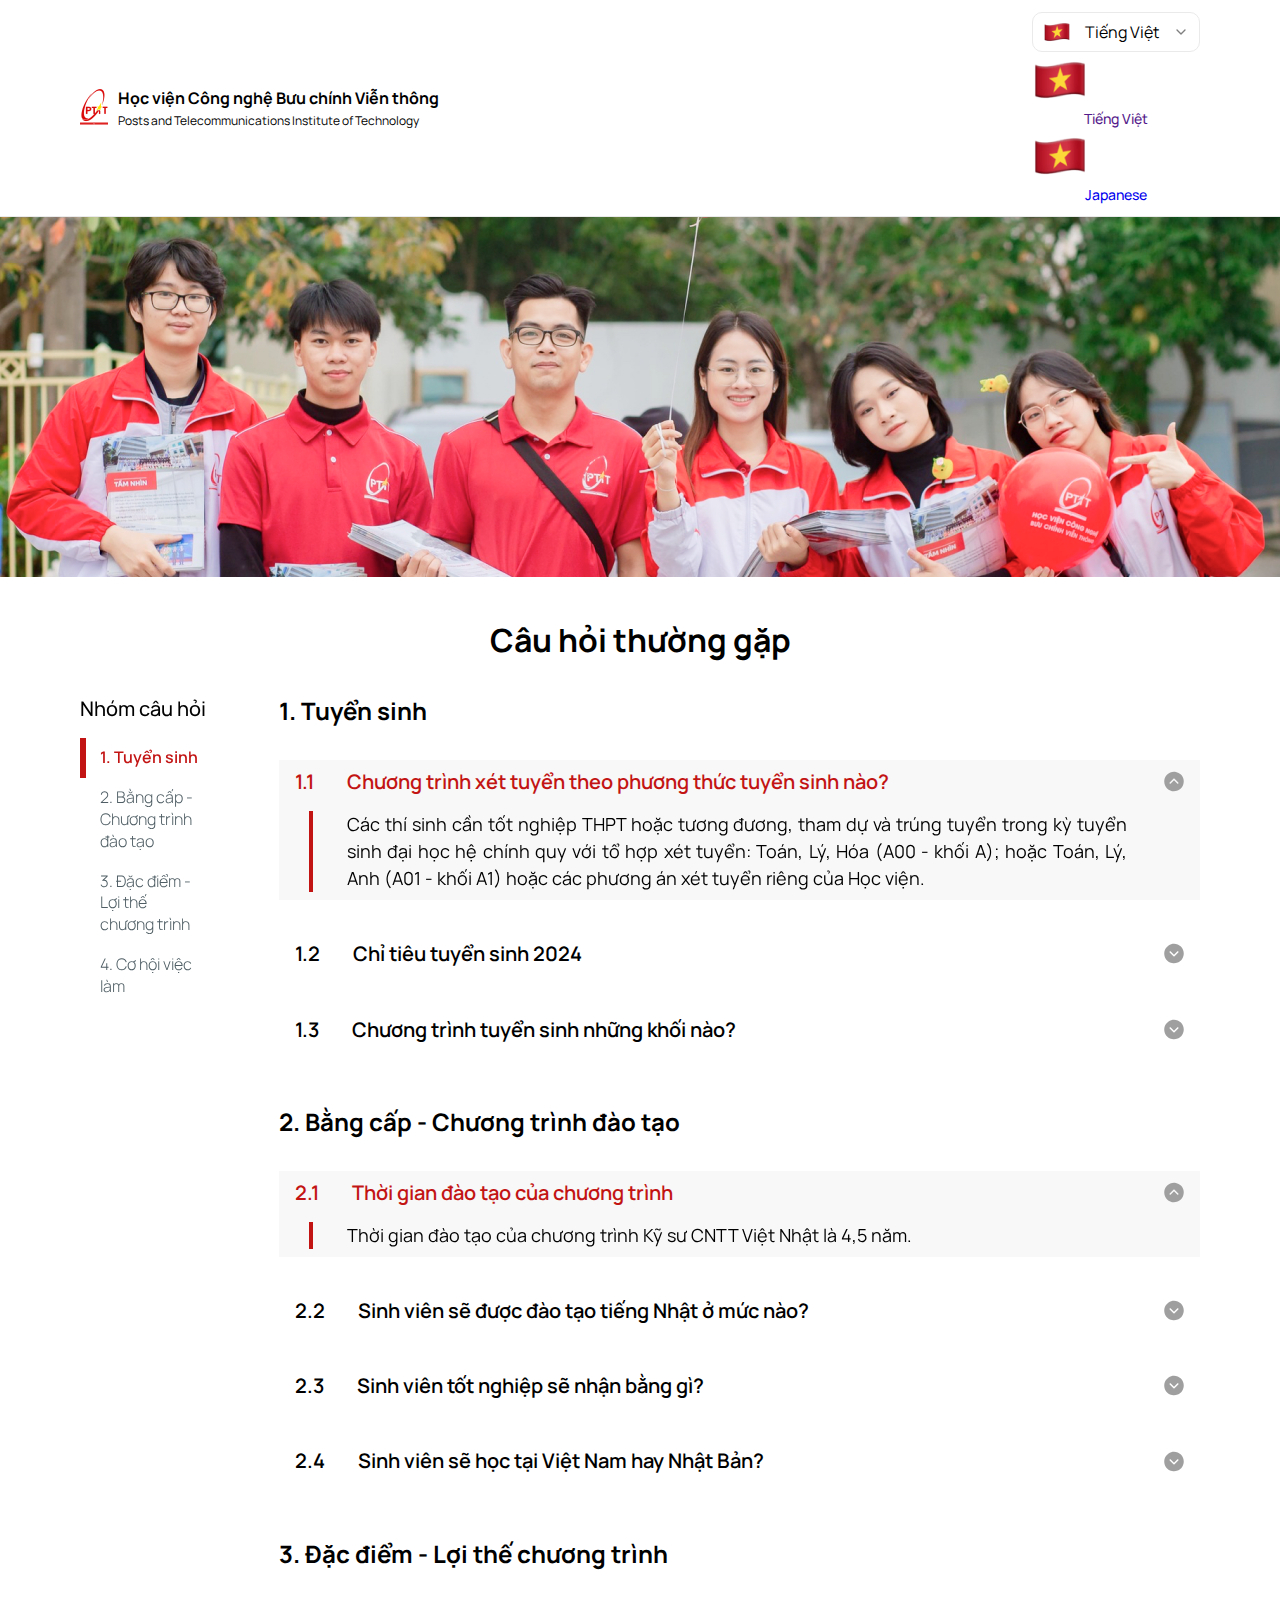
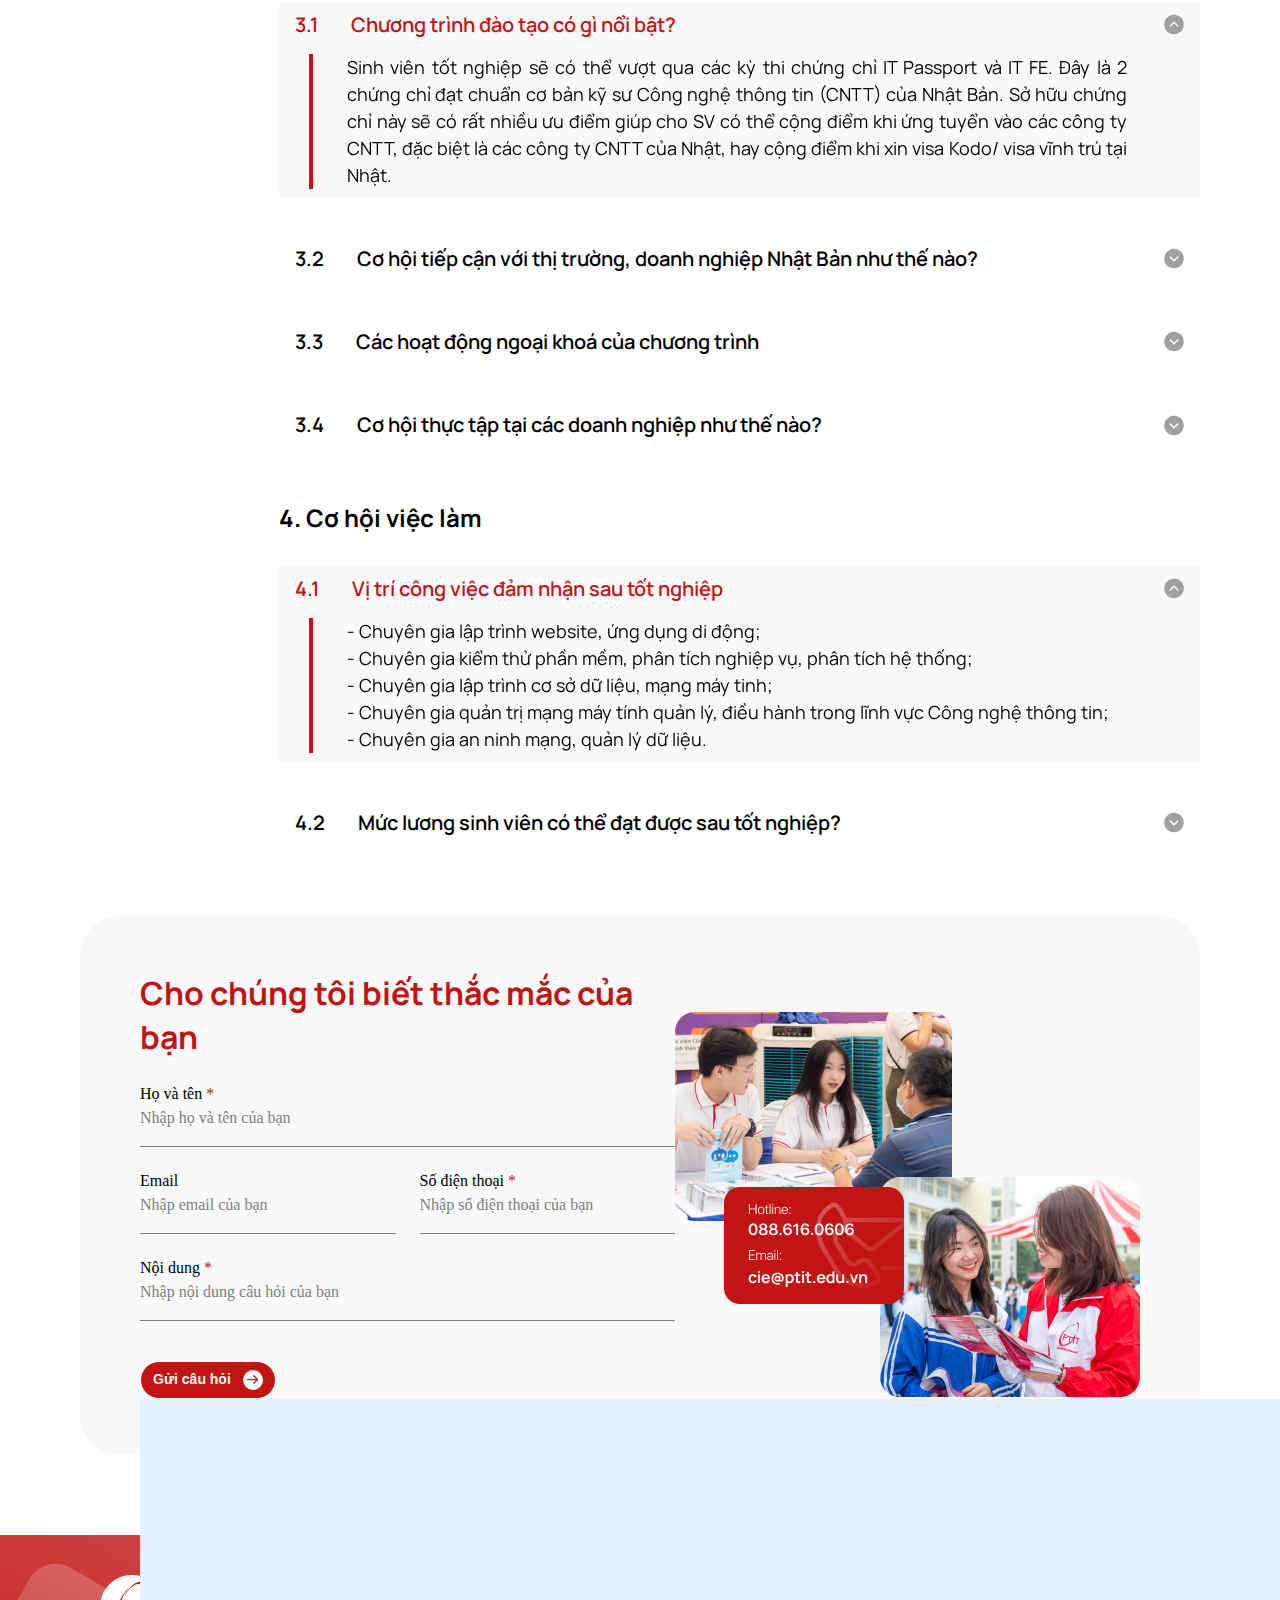
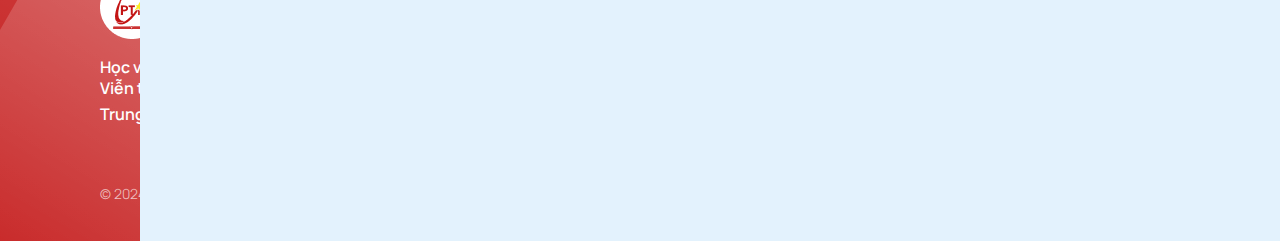
==== index.html @ 26cd1f8e "faq" ====
<!-- <?php

require './PHPMailer-master/src/Exception.php';
require './PHPMailer-master/src/PHPMailer.php';
require './PHPMailer-master/src/SMTP.php';

use PHPMailer\PHPMailer\PHPMailer;
use PHPMailer\PHPMailer\Exception;
use PHPMailer\PHPMailer\SMTP;

if ($_POST) {
    try {
        $mail = new PHPMailer(true);

        // Cấu hình SMTP
        $mail->SMTPDebug = 0; // Tắt debug khi không cần thiết
        $mail->isSMTP();
        $mail->SMTPAuth = true;
        $mail->Host = "smtp.gmail.com";
        $mail->SMTPSecure = 'ssl';
        $mail->Port = 465;
        $mail->Username = "dmon70998@gmail.com";
        $mail->Password = "fllg sjue mayg fpwb";
        $mail->setFrom("dmon70998@gmail.com", "VN-JP Landing Pages");
        $mail->addAddress("cie@ptit.edu.vn", "CIE-PTIT");
        $mail->isHTML(true);

        // Kiểm tra hành động gửi thông tin cá nhân
        if (isset($_POST['action']) && $_POST['action'] == 'Submit Info') {
            $name = $_POST["name"];
            $email = $_POST["email"];
            $phone = $_POST["phone"];
            $content = $_POST["content"];
            $message = "Họ Và Tên: $name<br>Email: $email<br>Số Điện Thoại: $phone<br>Nội dung: $content";
            $subject = "New Submission";
            $mail->Body = $message;
            $mail->Subject = $subject;
            $mail->send();
            // echo "Information has been sent";
        }

        // Kiểm tra hành động gửi email
        if (isset($_POST['action']) && $_POST['action'] == 'Submit Email') {
            $userEmail = $_POST["user_email"];
            $message = "User Email: $userEmail";
            $subject = "New Email Registration";
            $mail->Body = $message;
            $mail->Subject = $subject;
            $mail->send();
            // echo "Email has been sent";
        }

    } catch (Exception $e) {
        echo "Message could not be sent. Mailer Error: {$mail->ErrorInfo}";
    }
}

?>  -->

<!DOCTYPE html>
<html lang="en">
  <head>
    <meta charset="UTF-8" />
    <meta name="viewport" content="width=device-width, initial-scale=1.0" />
    <title>FAQS</title>

    <!-- Favicon -->
    <link
      rel="apple-touch-icon"
      sizes="57x57"
      href="./assets/favicon/apple-icon-57x57.png"
    />
    <link
      rel="apple-touch-icon"
      sizes="60x60"
      href="./assets/favicon/apple-icon-60x60.png"
    />
    <link
      rel="apple-touch-icon"
      sizes="72x72"
      href="./assets/favicon/apple-icon-72x72.png"
    />
    <link
      rel="apple-touch-icon"
      sizes="76x76"
      href="./assets/favicon/apple-icon-76x76.png"
    />
    <link
      rel="apple-touch-icon"
      sizes="114x114"
      href="./assets/favicon/apple-icon-114x114.png"
    />
    <link
      rel="apple-touch-icon"
      sizes="120x120"
      href="./assets/favicon/apple-icon-120x120.png"
    />
    <link
      rel="apple-touch-icon"
      sizes="144x144"
      href="./assets/favicon/apple-icon-144x144.png"
    />
    <link
      rel="apple-touch-icon"
      sizes="152x152"
      href="./assets/favicon/apple-icon-152x152.png"
    />
    <link
      rel="apple-touch-icon"
      sizes="180x180"
      href="./assets/favicon/apple-icon-180x180.png"
    />
    <link
      rel="icon"
      type="image/png"
      sizes="192x192"
      href="./assets/favicon/android-icon-192x192.png"
    />
    <link
      rel="icon"
      type="image/png"
      sizes="32x32"
      href="./assets/favicon/favicon-32x32.png"
    />
    <link
      rel="icon"
      type="image/png"
      sizes="96x96"
      href="./assets/favicon/favicon-96x96.png"
    />
    <link
      rel="icon"
      type="image/png"
      sizes="16x16"
      href="./assets/favicon/favicon-16x16.png"
    />
    <link rel="manifest" href="/manifest.json" />
    <meta name="msapplication-TileColor" content="#ffffff" />
    <meta
      name="msapplication-TileImage"
      content="./assets/favicon/ms-icon-144x144.png"
    />
    <meta name="theme-color" content="#ffffff" />

    <!-- Reset CSS -->
    <link rel="stylesheet" href="./assets/css/reset.css" />

    <!-- Styles CSS -->
    <link rel="stylesheet" href="./assets/css/FAQS.css" />

    <!-- Responsive CSS -->
    <link rel="stylesheet" href="./assets/css/responsive.css" />

    <!-- Grid CSS -->
    <link rel="stylesheet" href="./assets/css/grid.css" />

    <!-- Embed Font -->
    <link rel="preconnect" href="https://fonts.googleapis.com" />
    <link rel="preconnect" href="https://fonts.gstatic.com" crossorigin />
    <link
      href="https://fonts.googleapis.com/css2?family=Manrope:wght@200..800&display=swap"
      rel="stylesheet"
    />
    <link
      href="https://fonts.cdnfonts.com/css/sf-pro-display"
      rel="stylesheet"
    />
  </head>
  <body>
    <header class="header">
      <div class="main-content">
        <div class="header--top">
          <div class="logo--block">
            <a href="#!">
              <img src="./assets/img/logo.png" alt="" class="logo" />
            </a>
            <div class="logo--content">
              <h2 class="logo__heading hide-on-mobile">
                Học viện Công nghệ Bưu chính Viễn thông
              </h2>
              <p class="logo__desc hide-on-mobile">
                Posts and Telecommunications Institute of Technology
              </p>
            </div>
          </div>
          <div class="dropdown">
            <div class="language--block">
              <img src="./assets/img/flag.png" alt="" class="selectedImg" />
              <p class="select">Tiếng Việt</p>
              <svg
                width="16"
                height="16"
                viewBox="0 0 16 16"
                fill="none"
                xmlns="http://www.w3.org/2000/svg"
              >
                <path
                  fill-rule="evenodd"
                  clip-rule="evenodd"
                  d="M12.4713 5.52859C12.7317 5.78894 12.7317 6.21105 12.4713 6.4714L8.47132 10.4714C8.21097 10.7317 7.78886 10.7317 7.52851 10.4714L3.52851 6.4714C3.26816 6.21105 3.26816 5.78894 3.52851 5.52859C3.78886 5.26824 4.21097 5.26824 4.47132 5.52859L7.99992 9.05719L11.5285 5.52859C11.7889 5.26824 12.211 5.26824 12.4713 5.52859Z"
                  fill="#7F7F7F"
                />
              </svg>
            </div>

            <div class="dropdown--list">
              <a href="" class="dropdown--item dropdown--item__active">
                <img src="./assets/img/flag.png" alt="" class="language__img" />
                <p class="language">Tiếng Việt</p>
              </a>
              <a
                href="https://ddorammeon.github.io/jp-test/"
                class="dropdown--item"
              >
                <img src="./assets/img/flag.png" alt="" class="language__img" />
                <p class="language">Japanese</p>
              </a>
            </div>
          </div>
        </div>
      </div>
    </header>

    <main>
      <div class="main-body">
        <div class="faq__img--block">
          <img src="./assets/img/header-faqs.png" alt="" class="faq__img" />
        </div>

        <div class="main-content">
          <h1 class="main-heading">Câu hỏi thường gặp</h1>
          <div class="question">
            <div class="ques-sidebar hide-on-mobile">
              <h2 class="ques-sidebar__heading">Nhóm câu hỏi</h2>
              <ul class="ques-list">
                <li class="ques-item">
                  <a
                    href="#conditional"
                    class="ques-item__active"
                    onclick="changeColor(this)"
                    >1. Tuyển sinh</a
                  >
                </li>
                <li class="ques-item">
                  <a href="#information" onclick="changeColor(this)"
                    >2. Bằng cấp - Chương trình đào tạo</a
                  >
                </li>
                <li class="ques-item">
                  <a href="#training" onclick="changeColor(this)"
                    >3. Đặc điểm - Lợi thế chương trình</a
                  >
                </li>
                <li class="ques-item">
                  <a href="#quality" onclick="changeColor(this)"
                    >4. Cơ hội việc làm</a
                  >
                </li>
                <!-- <li class="ques-item">
                  <a href="#search" onclick="changeColor(this)"
                    >5. Tra cứu thông tin</a
                  >
                </li>  -->
              </ul>
            </div>

            <div class="total-question">
              <div class="main-ques">
                <div class="main-ques__content" id="conditional">
                  <div class="ques__heading--block">
                    <h2 class="main-ques__heading main-ques__heading--active">
                      1. Tuyển sinh
                    </h2>
                  </div>
                  <div class="faq--block faq--block--active">
                    <div class="faq">
                      <div class="accordion accordion-clicked">
                        <div class="faq__heading">
                          <h3>1.1</h3>
                          <h3>
                            Chương trình xét tuyển theo phương thức tuyển sinh
                            nào?
                          </h3>
                        </div>

                        <svg
                          class="faq__icon faq__icon--rotate"
                          width="20"
                          height="21"
                          viewBox="0 0 20 21"
                          fill="none"
                          xmlns="http://www.w3.org/2000/svg"
                        >
                          <path
                            d="M10 0.75C8.07164 0.75 6.18657 1.32183 4.58319 2.39317C2.97982 3.46451 1.73013 4.98726 0.992179 6.76884C0.254225 8.55042 0.061142 10.5108 0.437348 12.4021C0.813554 14.2934 1.74215 16.0307 3.10571 17.3943C4.46928 18.7579 6.20656 19.6865 8.09787 20.0627C9.98919 20.4389 11.9496 20.2458 13.7312 19.5078C15.5127 18.7699 17.0355 17.5202 18.1068 15.9168C19.1782 14.3134 19.75 12.4284 19.75 10.5C19.7473 7.91498 18.7192 5.43661 16.8913 3.60872C15.0634 1.78084 12.585 0.75273 10 0.75ZM14.2806 9.53063L10.5306 13.2806C10.461 13.3504 10.3783 13.4057 10.2872 13.4434C10.1962 13.4812 10.0986 13.5006 10 13.5006C9.90144 13.5006 9.80385 13.4812 9.7128 13.4434C9.62175 13.4057 9.53903 13.3504 9.46938 13.2806L5.71938 9.53063C5.57865 9.38989 5.49959 9.19902 5.49959 9C5.49959 8.80098 5.57865 8.61011 5.71938 8.46937C5.86011 8.32864 6.05098 8.24958 6.25 8.24958C6.44903 8.24958 6.6399 8.32864 6.78063 8.46937L10 11.6897L13.2194 8.46937C13.2891 8.39969 13.3718 8.34442 13.4628 8.3067C13.5539 8.26899 13.6515 8.24958 13.75 8.24958C13.8486 8.24958 13.9461 8.26899 14.0372 8.3067C14.1282 8.34442 14.2109 8.39969 14.2806 8.46937C14.3503 8.53906 14.4056 8.62178 14.4433 8.71283C14.481 8.80387 14.5004 8.90145 14.5004 9C14.5004 9.09855 14.481 9.19613 14.4433 9.28717C14.4056 9.37822 14.3503 9.46094 14.2806 9.53063Z"
                            fill="#9F9F9F"
                          />
                        </svg>
                      </div>
                      <div class="pannel pannel-open">
                        <p>
                          Các thí sinh cần tốt nghiệp THPT hoặc tương đương,
                          tham dự và trúng tuyển trong kỳ tuyển sinh đại học hệ
                          chính quy với tổ hợp xét tuyển: Toán, Lý, Hóa (A00 -
                          khối A); hoặc Toán, Lý, Anh (A01 - khối A1) hoặc các
                          phương án xét tuyển riêng của Học viện.
                        </p>
                      </div>
                    </div>

                    <div class="faq">
                      <div class="accordion">
                        <div class="faq__heading">
                          <h3>1.2</h3>
                          <h3>Chỉ tiêu tuyển sinh 2024</h3>
                        </div>
                        <svg
                          class="faq__icon"
                          width="20"
                          height="21"
                          viewBox="0 0 20 21"
                          fill="none"
                          xmlns="http://www.w3.org/2000/svg"
                        >
                          <path
                            d="M10 0.75C8.07164 0.75 6.18657 1.32183 4.58319 2.39317C2.97982 3.46451 1.73013 4.98726 0.992179 6.76884C0.254225 8.55042 0.061142 10.5108 0.437348 12.4021C0.813554 14.2934 1.74215 16.0307 3.10571 17.3943C4.46928 18.7579 6.20656 19.6865 8.09787 20.0627C9.98919 20.4389 11.9496 20.2458 13.7312 19.5078C15.5127 18.7699 17.0355 17.5202 18.1068 15.9168C19.1782 14.3134 19.75 12.4284 19.75 10.5C19.7473 7.91498 18.7192 5.43661 16.8913 3.60872C15.0634 1.78084 12.585 0.75273 10 0.75ZM14.2806 9.53063L10.5306 13.2806C10.461 13.3504 10.3783 13.4057 10.2872 13.4434C10.1962 13.4812 10.0986 13.5006 10 13.5006C9.90144 13.5006 9.80385 13.4812 9.7128 13.4434C9.62175 13.4057 9.53903 13.3504 9.46938 13.2806L5.71938 9.53063C5.57865 9.38989 5.49959 9.19902 5.49959 9C5.49959 8.80098 5.57865 8.61011 5.71938 8.46937C5.86011 8.32864 6.05098 8.24958 6.25 8.24958C6.44903 8.24958 6.6399 8.32864 6.78063 8.46937L10 11.6897L13.2194 8.46937C13.2891 8.39969 13.3718 8.34442 13.4628 8.3067C13.5539 8.26899 13.6515 8.24958 13.75 8.24958C13.8486 8.24958 13.9461 8.26899 14.0372 8.3067C14.1282 8.34442 14.2109 8.39969 14.2806 8.46937C14.3503 8.53906 14.4056 8.62178 14.4433 8.71283C14.481 8.80387 14.5004 8.90145 14.5004 9C14.5004 9.09855 14.481 9.19613 14.4433 9.28717C14.4056 9.37822 14.3503 9.46094 14.2806 9.53063Z"
                            fill="#9F9F9F"
                          />
                        </svg>
                      </div>
                      <div class="pannel">
                        <p>
                          Chỉ tiêu tuyển sinh chương trình năm 2024 là 100 chỉ
                          tiêu.
                        </p>
                      </div>
                    </div>

                    <div class="faq">
                      <div class="accordion">
                        <div class="faq__heading">
                          <h3>1.3</h3>
                          <h3>Chương trình tuyển sinh những khối nào?</h3>
                        </div>
                        <svg
                          class="faq__icon"
                          width="20"
                          height="21"
                          viewBox="0 0 20 21"
                          fill="none"
                          xmlns="http://www.w3.org/2000/svg"
                        >
                          <path
                            d="M10 0.75C8.07164 0.75 6.18657 1.32183 4.58319 2.39317C2.97982 3.46451 1.73013 4.98726 0.992179 6.76884C0.254225 8.55042 0.061142 10.5108 0.437348 12.4021C0.813554 14.2934 1.74215 16.0307 3.10571 17.3943C4.46928 18.7579 6.20656 19.6865 8.09787 20.0627C9.98919 20.4389 11.9496 20.2458 13.7312 19.5078C15.5127 18.7699 17.0355 17.5202 18.1068 15.9168C19.1782 14.3134 19.75 12.4284 19.75 10.5C19.7473 7.91498 18.7192 5.43661 16.8913 3.60872C15.0634 1.78084 12.585 0.75273 10 0.75ZM14.2806 9.53063L10.5306 13.2806C10.461 13.3504 10.3783 13.4057 10.2872 13.4434C10.1962 13.4812 10.0986 13.5006 10 13.5006C9.90144 13.5006 9.80385 13.4812 9.7128 13.4434C9.62175 13.4057 9.53903 13.3504 9.46938 13.2806L5.71938 9.53063C5.57865 9.38989 5.49959 9.19902 5.49959 9C5.49959 8.80098 5.57865 8.61011 5.71938 8.46937C5.86011 8.32864 6.05098 8.24958 6.25 8.24958C6.44903 8.24958 6.6399 8.32864 6.78063 8.46937L10 11.6897L13.2194 8.46937C13.2891 8.39969 13.3718 8.34442 13.4628 8.3067C13.5539 8.26899 13.6515 8.24958 13.75 8.24958C13.8486 8.24958 13.9461 8.26899 14.0372 8.3067C14.1282 8.34442 14.2109 8.39969 14.2806 8.46937C14.3503 8.53906 14.4056 8.62178 14.4433 8.71283C14.481 8.80387 14.5004 8.90145 14.5004 9C14.5004 9.09855 14.481 9.19613 14.4433 9.28717C14.4056 9.37822 14.3503 9.46094 14.2806 9.53063Z"
                            fill="#9F9F9F"
                          />
                        </svg>
                      </div>
                      <div class="pannel">
                        <p>
                          Chương trình xét tuyển khối A00 (Toán, Lý, Hóa) hoặc
                          A01 (Toán, Lý, Anh).
                        </p>
                      </div>
                    </div>
                    <!-- 
                    <div class="faq">
                      <div class="accordion">
                        <div class="faq__heading">
                          <h3>1.4</h3>
                          <h3>
                            
                          </h3>
                        </div>
                        <svg
                          class="faq__icon"
                          width="20"
                          height="21"
                          viewBox="0 0 20 21"
                          fill="none"
                          xmlns="http://www.w3.org/2000/svg"
                        >
                          <path
                            d="M10 0.75C8.07164 0.75 6.18657 1.32183 4.58319 2.39317C2.97982 3.46451 1.73013 4.98726 0.992179 6.76884C0.254225 8.55042 0.061142 10.5108 0.437348 12.4021C0.813554 14.2934 1.74215 16.0307 3.10571 17.3943C4.46928 18.7579 6.20656 19.6865 8.09787 20.0627C9.98919 20.4389 11.9496 20.2458 13.7312 19.5078C15.5127 18.7699 17.0355 17.5202 18.1068 15.9168C19.1782 14.3134 19.75 12.4284 19.75 10.5C19.7473 7.91498 18.7192 5.43661 16.8913 3.60872C15.0634 1.78084 12.585 0.75273 10 0.75ZM14.2806 9.53063L10.5306 13.2806C10.461 13.3504 10.3783 13.4057 10.2872 13.4434C10.1962 13.4812 10.0986 13.5006 10 13.5006C9.90144 13.5006 9.80385 13.4812 9.7128 13.4434C9.62175 13.4057 9.53903 13.3504 9.46938 13.2806L5.71938 9.53063C5.57865 9.38989 5.49959 9.19902 5.49959 9C5.49959 8.80098 5.57865 8.61011 5.71938 8.46937C5.86011 8.32864 6.05098 8.24958 6.25 8.24958C6.44903 8.24958 6.6399 8.32864 6.78063 8.46937L10 11.6897L13.2194 8.46937C13.2891 8.39969 13.3718 8.34442 13.4628 8.3067C13.5539 8.26899 13.6515 8.24958 13.75 8.24958C13.8486 8.24958 13.9461 8.26899 14.0372 8.3067C14.1282 8.34442 14.2109 8.39969 14.2806 8.46937C14.3503 8.53906 14.4056 8.62178 14.4433 8.71283C14.481 8.80387 14.5004 8.90145 14.5004 9C14.5004 9.09855 14.481 9.19613 14.4433 9.28717C14.4056 9.37822 14.3503 9.46094 14.2806 9.53063Z"
                            fill="#9F9F9F"
                          />
                        </svg>
                      </div>
                      <div class="pannel">
                        <p>
                          Các thí sinh cần tốt nghiệp THPT hoặc tương đương,
                          tham dự và trúng tuyển trong kỳ tuyển<br
                            class="hide-on-mobile"
                          />
                          sinh đại học hệ chính quy với Tổ hợp xét tuyển: Toán,
                          Lý, Hóa (A00 - khối A); hoặc Toán, Lý, Anh
                          <br class="hide-on-mobile" />
                          (A01 - khối A1) hoặc các phương án xét tuyển riêng của
                          Học viện
                        </p>
                      </div>
                    </div>

                    <div class="faq">
                      <div class="accordion">
                        <div class="faq__heading">
                          <h3>1.5</h3>
                          <h3>
                            Học sinh tham gia xét tuyển Chương trình cần đáp ứng
                            điều kiện gì?
                          </h3>
                        </div>
                        <svg
                          class="faq__icon"
                          width="20"
                          height="21"
                          viewBox="0 0 20 21"
                          fill="none"
                          xmlns="http://www.w3.org/2000/svg"
                        >
                          <path
                            d="M10 0.75C8.07164 0.75 6.18657 1.32183 4.58319 2.39317C2.97982 3.46451 1.73013 4.98726 0.992179 6.76884C0.254225 8.55042 0.061142 10.5108 0.437348 12.4021C0.813554 14.2934 1.74215 16.0307 3.10571 17.3943C4.46928 18.7579 6.20656 19.6865 8.09787 20.0627C9.98919 20.4389 11.9496 20.2458 13.7312 19.5078C15.5127 18.7699 17.0355 17.5202 18.1068 15.9168C19.1782 14.3134 19.75 12.4284 19.75 10.5C19.7473 7.91498 18.7192 5.43661 16.8913 3.60872C15.0634 1.78084 12.585 0.75273 10 0.75ZM14.2806 9.53063L10.5306 13.2806C10.461 13.3504 10.3783 13.4057 10.2872 13.4434C10.1962 13.4812 10.0986 13.5006 10 13.5006C9.90144 13.5006 9.80385 13.4812 9.7128 13.4434C9.62175 13.4057 9.53903 13.3504 9.46938 13.2806L5.71938 9.53063C5.57865 9.38989 5.49959 9.19902 5.49959 9C5.49959 8.80098 5.57865 8.61011 5.71938 8.46937C5.86011 8.32864 6.05098 8.24958 6.25 8.24958C6.44903 8.24958 6.6399 8.32864 6.78063 8.46937L10 11.6897L13.2194 8.46937C13.2891 8.39969 13.3718 8.34442 13.4628 8.3067C13.5539 8.26899 13.6515 8.24958 13.75 8.24958C13.8486 8.24958 13.9461 8.26899 14.0372 8.3067C14.1282 8.34442 14.2109 8.39969 14.2806 8.46937C14.3503 8.53906 14.4056 8.62178 14.4433 8.71283C14.481 8.80387 14.5004 8.90145 14.5004 9C14.5004 9.09855 14.481 9.19613 14.4433 9.28717C14.4056 9.37822 14.3503 9.46094 14.2806 9.53063Z"
                            fill="#9F9F9F"
                          />
                        </svg>
                      </div>
                      <div class="pannel">
                        <p>
                          Các thí sinh cần tốt nghiệp THPT hoặc tương đương,
                          tham dự và trúng tuyển trong kỳ tuyển<br
                            class="hide-on-mobile"
                          />
                          sinh đại học hệ chính quy với Tổ hợp xét tuyển: Toán,
                          Lý, Hóa (A00 - khối A); hoặc Toán, Lý, Anh
                          <br class="hide-on-mobile" />
                          (A01 - khối A1) hoặc các phương án xét tuyển riêng của
                          Học viện
                        </p>
                      </div>
                    </div>

                    <div class="faq">
                      <div class="accordion">
                        <div class="faq__heading">
                          <h3>1.6</h3>
                          <h3>
                            Học sinh tham gia xét tuyển Chương trình cần đáp ứng
                            điều kiện gì?
                          </h3>
                        </div>
                        <svg
                          class="faq__icon"
                          width="20"
                          height="21"
                          viewBox="0 0 20 21"
                          fill="none"
                          xmlns="http://www.w3.org/2000/svg"
                        >
                          <path
                            d="M10 0.75C8.07164 0.75 6.18657 1.32183 4.58319 2.39317C2.97982 3.46451 1.73013 4.98726 0.992179 6.76884C0.254225 8.55042 0.061142 10.5108 0.437348 12.4021C0.813554 14.2934 1.74215 16.0307 3.10571 17.3943C4.46928 18.7579 6.20656 19.6865 8.09787 20.0627C9.98919 20.4389 11.9496 20.2458 13.7312 19.5078C15.5127 18.7699 17.0355 17.5202 18.1068 15.9168C19.1782 14.3134 19.75 12.4284 19.75 10.5C19.7473 7.91498 18.7192 5.43661 16.8913 3.60872C15.0634 1.78084 12.585 0.75273 10 0.75ZM14.2806 9.53063L10.5306 13.2806C10.461 13.3504 10.3783 13.4057 10.2872 13.4434C10.1962 13.4812 10.0986 13.5006 10 13.5006C9.90144 13.5006 9.80385 13.4812 9.7128 13.4434C9.62175 13.4057 9.53903 13.3504 9.46938 13.2806L5.71938 9.53063C5.57865 9.38989 5.49959 9.19902 5.49959 9C5.49959 8.80098 5.57865 8.61011 5.71938 8.46937C5.86011 8.32864 6.05098 8.24958 6.25 8.24958C6.44903 8.24958 6.6399 8.32864 6.78063 8.46937L10 11.6897L13.2194 8.46937C13.2891 8.39969 13.3718 8.34442 13.4628 8.3067C13.5539 8.26899 13.6515 8.24958 13.75 8.24958C13.8486 8.24958 13.9461 8.26899 14.0372 8.3067C14.1282 8.34442 14.2109 8.39969 14.2806 8.46937C14.3503 8.53906 14.4056 8.62178 14.4433 8.71283C14.481 8.80387 14.5004 8.90145 14.5004 9C14.5004 9.09855 14.481 9.19613 14.4433 9.28717C14.4056 9.37822 14.3503 9.46094 14.2806 9.53063Z"
                            fill="#9F9F9F"
                          />
                        </svg>
                      </div>
                      <div class="pannel">
                        <p>
                          Các thí sinh cần tốt nghiệp THPT hoặc tương đương,
                          tham dự và trúng tuyển trong kỳ tuyển<br
                            class="hide-on-mobile"
                          />
                          sinh đại học hệ chính quy với Tổ hợp xét tuyển: Toán,
                          Lý, Hóa (A00 - khối A); hoặc Toán, Lý, Anh
                          <br class="hide-on-mobile" />
                          (A01 - khối A1) hoặc các phương án xét tuyển riêng của
                          Học viện
                        </p>
                      </div>
                    </div> -->
                  </div>
                </div>

                <div class="main-ques__content" id="information">
                  <div class="ques__heading--block">
                    <h2 class="main-ques__heading">
                      2. Bằng cấp - Chương trình đào tạo
                    </h2>
                  </div>
                  <div class="faq--block">
                    <div class="faq">
                      <div class="accordion accordion-clicked">
                        <div class="faq__heading">
                          <h3>2.1</h3>
                          <h3>Thời gian đào tạo của chương trình</h3>
                        </div>

                        <svg
                          class="faq__icon faq__icon--rotate"
                          width="20"
                          height="21"
                          viewBox="0 0 20 21"
                          fill="none"
                          xmlns="http://www.w3.org/2000/svg"
                        >
                          <path
                            d="M10 0.75C8.07164 0.75 6.18657 1.32183 4.58319 2.39317C2.97982 3.46451 1.73013 4.98726 0.992179 6.76884C0.254225 8.55042 0.061142 10.5108 0.437348 12.4021C0.813554 14.2934 1.74215 16.0307 3.10571 17.3943C4.46928 18.7579 6.20656 19.6865 8.09787 20.0627C9.98919 20.4389 11.9496 20.2458 13.7312 19.5078C15.5127 18.7699 17.0355 17.5202 18.1068 15.9168C19.1782 14.3134 19.75 12.4284 19.75 10.5C19.7473 7.91498 18.7192 5.43661 16.8913 3.60872C15.0634 1.78084 12.585 0.75273 10 0.75ZM14.2806 9.53063L10.5306 13.2806C10.461 13.3504 10.3783 13.4057 10.2872 13.4434C10.1962 13.4812 10.0986 13.5006 10 13.5006C9.90144 13.5006 9.80385 13.4812 9.7128 13.4434C9.62175 13.4057 9.53903 13.3504 9.46938 13.2806L5.71938 9.53063C5.57865 9.38989 5.49959 9.19902 5.49959 9C5.49959 8.80098 5.57865 8.61011 5.71938 8.46937C5.86011 8.32864 6.05098 8.24958 6.25 8.24958C6.44903 8.24958 6.6399 8.32864 6.78063 8.46937L10 11.6897L13.2194 8.46937C13.2891 8.39969 13.3718 8.34442 13.4628 8.3067C13.5539 8.26899 13.6515 8.24958 13.75 8.24958C13.8486 8.24958 13.9461 8.26899 14.0372 8.3067C14.1282 8.34442 14.2109 8.39969 14.2806 8.46937C14.3503 8.53906 14.4056 8.62178 14.4433 8.71283C14.481 8.80387 14.5004 8.90145 14.5004 9C14.5004 9.09855 14.481 9.19613 14.4433 9.28717C14.4056 9.37822 14.3503 9.46094 14.2806 9.53063Z"
                            fill="#9F9F9F"
                          />
                        </svg>
                      </div>
                      <div class="pannel pannel-open">
                        <p>
                          Thời gian đào tạo của chương trình Kỹ sư CNTT Việt
                          Nhật là 4,5 năm.
                        </p>
                      </div>
                    </div>

                    <div class="faq">
                      <div class="accordion">
                        <div class="faq__heading">
                          <h3>2.2</h3>
                          <h3>
                            Sinh viên sẽ được đào tạo tiếng Nhật ở mức nào?
                          </h3>
                        </div>
                        <svg
                          class="faq__icon"
                          width="20"
                          height="21"
                          viewBox="0 0 20 21"
                          fill="none"
                          xmlns="http://www.w3.org/2000/svg"
                        >
                          <path
                            d="M10 0.75C8.07164 0.75 6.18657 1.32183 4.58319 2.39317C2.97982 3.46451 1.73013 4.98726 0.992179 6.76884C0.254225 8.55042 0.061142 10.5108 0.437348 12.4021C0.813554 14.2934 1.74215 16.0307 3.10571 17.3943C4.46928 18.7579 6.20656 19.6865 8.09787 20.0627C9.98919 20.4389 11.9496 20.2458 13.7312 19.5078C15.5127 18.7699 17.0355 17.5202 18.1068 15.9168C19.1782 14.3134 19.75 12.4284 19.75 10.5C19.7473 7.91498 18.7192 5.43661 16.8913 3.60872C15.0634 1.78084 12.585 0.75273 10 0.75ZM14.2806 9.53063L10.5306 13.2806C10.461 13.3504 10.3783 13.4057 10.2872 13.4434C10.1962 13.4812 10.0986 13.5006 10 13.5006C9.90144 13.5006 9.80385 13.4812 9.7128 13.4434C9.62175 13.4057 9.53903 13.3504 9.46938 13.2806L5.71938 9.53063C5.57865 9.38989 5.49959 9.19902 5.49959 9C5.49959 8.80098 5.57865 8.61011 5.71938 8.46937C5.86011 8.32864 6.05098 8.24958 6.25 8.24958C6.44903 8.24958 6.6399 8.32864 6.78063 8.46937L10 11.6897L13.2194 8.46937C13.2891 8.39969 13.3718 8.34442 13.4628 8.3067C13.5539 8.26899 13.6515 8.24958 13.75 8.24958C13.8486 8.24958 13.9461 8.26899 14.0372 8.3067C14.1282 8.34442 14.2109 8.39969 14.2806 8.46937C14.3503 8.53906 14.4056 8.62178 14.4433 8.71283C14.481 8.80387 14.5004 8.90145 14.5004 9C14.5004 9.09855 14.481 9.19613 14.4433 9.28717C14.4056 9.37822 14.3503 9.46094 14.2806 9.53063Z"
                            fill="#9F9F9F"
                          />
                        </svg>
                      </div>
                      <div class="pannel">
                        <p>
                          Sau khi tốt nghiệp, SV sẽ đạt trình độ tiếng Nhật N3
                          JLPT.
                        </p>
                      </div>
                    </div>

                    <div class="faq">
                      <div class="accordion">
                        <div class="faq__heading">
                          <h3>2.3</h3>
                          <h3>Sinh viên tốt nghiệp sẽ nhận bằng gì?</h3>
                        </div>
                        <svg
                          class="faq__icon"
                          width="20"
                          height="21"
                          viewBox="0 0 20 21"
                          fill="none"
                          xmlns="http://www.w3.org/2000/svg"
                        >
                          <path
                            d="M10 0.75C8.07164 0.75 6.18657 1.32183 4.58319 2.39317C2.97982 3.46451 1.73013 4.98726 0.992179 6.76884C0.254225 8.55042 0.061142 10.5108 0.437348 12.4021C0.813554 14.2934 1.74215 16.0307 3.10571 17.3943C4.46928 18.7579 6.20656 19.6865 8.09787 20.0627C9.98919 20.4389 11.9496 20.2458 13.7312 19.5078C15.5127 18.7699 17.0355 17.5202 18.1068 15.9168C19.1782 14.3134 19.75 12.4284 19.75 10.5C19.7473 7.91498 18.7192 5.43661 16.8913 3.60872C15.0634 1.78084 12.585 0.75273 10 0.75ZM14.2806 9.53063L10.5306 13.2806C10.461 13.3504 10.3783 13.4057 10.2872 13.4434C10.1962 13.4812 10.0986 13.5006 10 13.5006C9.90144 13.5006 9.80385 13.4812 9.7128 13.4434C9.62175 13.4057 9.53903 13.3504 9.46938 13.2806L5.71938 9.53063C5.57865 9.38989 5.49959 9.19902 5.49959 9C5.49959 8.80098 5.57865 8.61011 5.71938 8.46937C5.86011 8.32864 6.05098 8.24958 6.25 8.24958C6.44903 8.24958 6.6399 8.32864 6.78063 8.46937L10 11.6897L13.2194 8.46937C13.2891 8.39969 13.3718 8.34442 13.4628 8.3067C13.5539 8.26899 13.6515 8.24958 13.75 8.24958C13.8486 8.24958 13.9461 8.26899 14.0372 8.3067C14.1282 8.34442 14.2109 8.39969 14.2806 8.46937C14.3503 8.53906 14.4056 8.62178 14.4433 8.71283C14.481 8.80387 14.5004 8.90145 14.5004 9C14.5004 9.09855 14.481 9.19613 14.4433 9.28717C14.4056 9.37822 14.3503 9.46094 14.2806 9.53063Z"
                            fill="#9F9F9F"
                          />
                        </svg>
                      </div>
                      <div class="pannel">
                        <p>
                          Sinh viên tốt nghiệp nhận bằng Kỹ sư CNTT Việt Nhật do
                          PTIT cấp.
                        </p>
                      </div>
                    </div>

                    <div class="faq">
                      <div class="accordion">
                        <div class="faq__heading">
                          <h3>2.4</h3>
                          <h3>Sinh viên sẽ học tại Việt Nam hay Nhật Bản?</h3>
                        </div>
                        <svg
                          class="faq__icon"
                          width="20"
                          height="21"
                          viewBox="0 0 20 21"
                          fill="none"
                          xmlns="http://www.w3.org/2000/svg"
                        >
                          <path
                            d="M10 0.75C8.07164 0.75 6.18657 1.32183 4.58319 2.39317C2.97982 3.46451 1.73013 4.98726 0.992179 6.76884C0.254225 8.55042 0.061142 10.5108 0.437348 12.4021C0.813554 14.2934 1.74215 16.0307 3.10571 17.3943C4.46928 18.7579 6.20656 19.6865 8.09787 20.0627C9.98919 20.4389 11.9496 20.2458 13.7312 19.5078C15.5127 18.7699 17.0355 17.5202 18.1068 15.9168C19.1782 14.3134 19.75 12.4284 19.75 10.5C19.7473 7.91498 18.7192 5.43661 16.8913 3.60872C15.0634 1.78084 12.585 0.75273 10 0.75ZM14.2806 9.53063L10.5306 13.2806C10.461 13.3504 10.3783 13.4057 10.2872 13.4434C10.1962 13.4812 10.0986 13.5006 10 13.5006C9.90144 13.5006 9.80385 13.4812 9.7128 13.4434C9.62175 13.4057 9.53903 13.3504 9.46938 13.2806L5.71938 9.53063C5.57865 9.38989 5.49959 9.19902 5.49959 9C5.49959 8.80098 5.57865 8.61011 5.71938 8.46937C5.86011 8.32864 6.05098 8.24958 6.25 8.24958C6.44903 8.24958 6.6399 8.32864 6.78063 8.46937L10 11.6897L13.2194 8.46937C13.2891 8.39969 13.3718 8.34442 13.4628 8.3067C13.5539 8.26899 13.6515 8.24958 13.75 8.24958C13.8486 8.24958 13.9461 8.26899 14.0372 8.3067C14.1282 8.34442 14.2109 8.39969 14.2806 8.46937C14.3503 8.53906 14.4056 8.62178 14.4433 8.71283C14.481 8.80387 14.5004 8.90145 14.5004 9C14.5004 9.09855 14.481 9.19613 14.4433 9.28717C14.4056 9.37822 14.3503 9.46094 14.2806 9.53063Z"
                            fill="#9F9F9F"
                          />
                        </svg>
                      </div>
                      <div class="pannel">
                        <p>
                          Sinh viên sẽ được đào tạo tại Học viện ở Việt Nam với
                          thời gian 4.5 năm. Chương trình có các cơ hội thực tập
                          và làm việc thực tế tại các doanh nghiệp và trường đại
                          học Nhật Bản.
                        </p>
                      </div>
                    </div>
                  </div>
                </div>

                <div class="main-ques__content" id="training">
                  <div class="ques__heading--block">
                    <h2 class="main-ques__heading">
                      3. Đặc điểm - Lợi thế chương trình
                    </h2>
                  </div>
                  <div class="faq--block">
                    <div class="faq">
                      <div class="accordion accordion-clicked">
                        <div class="faq__heading">
                          <h3>3.1</h3>
                          <h3>Chương trình đào tạo có gì nổi bật?</h3>
                        </div>

                        <svg
                          class="faq__icon faq__icon--rotate"
                          width="20"
                          height="21"
                          viewBox="0 0 20 21"
                          fill="none"
                          xmlns="http://www.w3.org/2000/svg"
                        >
                          <path
                            d="M10 0.75C8.07164 0.75 6.18657 1.32183 4.58319 2.39317C2.97982 3.46451 1.73013 4.98726 0.992179 6.76884C0.254225 8.55042 0.061142 10.5108 0.437348 12.4021C0.813554 14.2934 1.74215 16.0307 3.10571 17.3943C4.46928 18.7579 6.20656 19.6865 8.09787 20.0627C9.98919 20.4389 11.9496 20.2458 13.7312 19.5078C15.5127 18.7699 17.0355 17.5202 18.1068 15.9168C19.1782 14.3134 19.75 12.4284 19.75 10.5C19.7473 7.91498 18.7192 5.43661 16.8913 3.60872C15.0634 1.78084 12.585 0.75273 10 0.75ZM14.2806 9.53063L10.5306 13.2806C10.461 13.3504 10.3783 13.4057 10.2872 13.4434C10.1962 13.4812 10.0986 13.5006 10 13.5006C9.90144 13.5006 9.80385 13.4812 9.7128 13.4434C9.62175 13.4057 9.53903 13.3504 9.46938 13.2806L5.71938 9.53063C5.57865 9.38989 5.49959 9.19902 5.49959 9C5.49959 8.80098 5.57865 8.61011 5.71938 8.46937C5.86011 8.32864 6.05098 8.24958 6.25 8.24958C6.44903 8.24958 6.6399 8.32864 6.78063 8.46937L10 11.6897L13.2194 8.46937C13.2891 8.39969 13.3718 8.34442 13.4628 8.3067C13.5539 8.26899 13.6515 8.24958 13.75 8.24958C13.8486 8.24958 13.9461 8.26899 14.0372 8.3067C14.1282 8.34442 14.2109 8.39969 14.2806 8.46937C14.3503 8.53906 14.4056 8.62178 14.4433 8.71283C14.481 8.80387 14.5004 8.90145 14.5004 9C14.5004 9.09855 14.481 9.19613 14.4433 9.28717C14.4056 9.37822 14.3503 9.46094 14.2806 9.53063Z"
                            fill="#9F9F9F"
                          />
                        </svg>
                      </div>
                      <div class="pannel pannel-open">
                        <p>
                          Sinh viên tốt nghiệp sẽ có thể vượt qua các kỳ thi
                          chứng chỉ IT Passport và IT FE. Đây là 2 chứng chỉ đạt
                          chuẩn cơ bản kỹ sư Công nghệ thông tin (CNTT) của Nhật
                          Bản. Sở hữu chứng chỉ này sẽ có rất nhiều ưu điểm giúp
                          cho SV có thể cộng điểm khi ứng tuyển vào các công ty
                          CNTT, đặc biệt là các công ty CNTT của Nhật, hay cộng
                          điểm khi xin visa Kodo/ visa vĩnh trú tại Nhật.
                        </p>
                      </div>
                    </div>
                  </div>

                  <div class="faq--block">
                    <div class="faq">
                      <div class="accordion">
                        <div class="faq__heading">
                          <h3>3.2</h3>
                          <h3>
                            Cơ hội tiếp cận với thị trường, doanh nghiệp Nhật
                            Bản như thế nào?
                          </h3>
                        </div>

                        <svg
                          class="faq__icon"
                          width="20"
                          height="21"
                          viewBox="0 0 20 21"
                          fill="none"
                          xmlns="http://www.w3.org/2000/svg"
                        >
                          <path
                            d="M10 0.75C8.07164 0.75 6.18657 1.32183 4.58319 2.39317C2.97982 3.46451 1.73013 4.98726 0.992179 6.76884C0.254225 8.55042 0.061142 10.5108 0.437348 12.4021C0.813554 14.2934 1.74215 16.0307 3.10571 17.3943C4.46928 18.7579 6.20656 19.6865 8.09787 20.0627C9.98919 20.4389 11.9496 20.2458 13.7312 19.5078C15.5127 18.7699 17.0355 17.5202 18.1068 15.9168C19.1782 14.3134 19.75 12.4284 19.75 10.5C19.7473 7.91498 18.7192 5.43661 16.8913 3.60872C15.0634 1.78084 12.585 0.75273 10 0.75ZM14.2806 9.53063L10.5306 13.2806C10.461 13.3504 10.3783 13.4057 10.2872 13.4434C10.1962 13.4812 10.0986 13.5006 10 13.5006C9.90144 13.5006 9.80385 13.4812 9.7128 13.4434C9.62175 13.4057 9.53903 13.3504 9.46938 13.2806L5.71938 9.53063C5.57865 9.38989 5.49959 9.19902 5.49959 9C5.49959 8.80098 5.57865 8.61011 5.71938 8.46937C5.86011 8.32864 6.05098 8.24958 6.25 8.24958C6.44903 8.24958 6.6399 8.32864 6.78063 8.46937L10 11.6897L13.2194 8.46937C13.2891 8.39969 13.3718 8.34442 13.4628 8.3067C13.5539 8.26899 13.6515 8.24958 13.75 8.24958C13.8486 8.24958 13.9461 8.26899 14.0372 8.3067C14.1282 8.34442 14.2109 8.39969 14.2806 8.46937C14.3503 8.53906 14.4056 8.62178 14.4433 8.71283C14.481 8.80387 14.5004 8.90145 14.5004 9C14.5004 9.09855 14.481 9.19613 14.4433 9.28717C14.4056 9.37822 14.3503 9.46094 14.2806 9.53063Z"
                            fill="#9F9F9F"
                          />
                        </svg>
                      </div>
                      <div class="pannel">
                        <p>
                          Sinh viên sẽ có cơ hội tham gia chuỗi Workshop cùng
                          các chuyên gia công nghệ hàng đầu tại các doanh nghiệp
                          Nhật Bản. Ngoài ra, sinh viên có thể chuyển tiếp sang
                          học tập tại các trường đối tác của Học viện nếu đáp
                          ứng được yêu cầu đưa ra từ phía các đơn vị.
                        </p>
                      </div>
                    </div>
                  </div>

                  <div class="faq--block">
                    <div class="faq">
                      <div class="accordion">
                        <div class="faq__heading">
                          <h3>3.3</h3>
                          <h3>Các hoạt động ngoại khoá của chương trình</h3>
                        </div>

                        <svg
                          class="faq__icon"
                          width="20"
                          height="21"
                          viewBox="0 0 20 21"
                          fill="none"
                          xmlns="http://www.w3.org/2000/svg"
                        >
                          <path
                            d="M10 0.75C8.07164 0.75 6.18657 1.32183 4.58319 2.39317C2.97982 3.46451 1.73013 4.98726 0.992179 6.76884C0.254225 8.55042 0.061142 10.5108 0.437348 12.4021C0.813554 14.2934 1.74215 16.0307 3.10571 17.3943C4.46928 18.7579 6.20656 19.6865 8.09787 20.0627C9.98919 20.4389 11.9496 20.2458 13.7312 19.5078C15.5127 18.7699 17.0355 17.5202 18.1068 15.9168C19.1782 14.3134 19.75 12.4284 19.75 10.5C19.7473 7.91498 18.7192 5.43661 16.8913 3.60872C15.0634 1.78084 12.585 0.75273 10 0.75ZM14.2806 9.53063L10.5306 13.2806C10.461 13.3504 10.3783 13.4057 10.2872 13.4434C10.1962 13.4812 10.0986 13.5006 10 13.5006C9.90144 13.5006 9.80385 13.4812 9.7128 13.4434C9.62175 13.4057 9.53903 13.3504 9.46938 13.2806L5.71938 9.53063C5.57865 9.38989 5.49959 9.19902 5.49959 9C5.49959 8.80098 5.57865 8.61011 5.71938 8.46937C5.86011 8.32864 6.05098 8.24958 6.25 8.24958C6.44903 8.24958 6.6399 8.32864 6.78063 8.46937L10 11.6897L13.2194 8.46937C13.2891 8.39969 13.3718 8.34442 13.4628 8.3067C13.5539 8.26899 13.6515 8.24958 13.75 8.24958C13.8486 8.24958 13.9461 8.26899 14.0372 8.3067C14.1282 8.34442 14.2109 8.39969 14.2806 8.46937C14.3503 8.53906 14.4056 8.62178 14.4433 8.71283C14.481 8.80387 14.5004 8.90145 14.5004 9C14.5004 9.09855 14.481 9.19613 14.4433 9.28717C14.4056 9.37822 14.3503 9.46094 14.2806 9.53063Z"
                            fill="#9F9F9F"
                          />
                        </svg>
                      </div>
                      <div class="pannel">
                        <p>
                          Sinh viên sẽ được tham gia các hoạt động ngoại khoá
                          hàng năm, đặc biệt là các hoạt động trao đổi văn hoá
                          tại Nhật Bản. Bên cạnh đó, sinh viên cũng có cơ hội
                          thực tập làm việc thực tế tại các doanh nghiệp và
                          trường đại học Nhật Bản.
                        </p>
                      </div>
                    </div>

                    <div class="faq--block">
                      <div class="faq">
                        <div class="accordion">
                          <div class="faq__heading">
                            <h3>3.4</h3>
                            <h3>
                              Cơ hội thực tập tại các doanh nghiệp như thế nào?
                            </h3>
                          </div>

                          <svg
                            class="faq__icon"
                            width="20"
                            height="21"
                            viewBox="0 0 20 21"
                            fill="none"
                            xmlns="http://www.w3.org/2000/svg"
                          >
                            <path
                              d="M10 0.75C8.07164 0.75 6.18657 1.32183 4.58319 2.39317C2.97982 3.46451 1.73013 4.98726 0.992179 6.76884C0.254225 8.55042 0.061142 10.5108 0.437348 12.4021C0.813554 14.2934 1.74215 16.0307 3.10571 17.3943C4.46928 18.7579 6.20656 19.6865 8.09787 20.0627C9.98919 20.4389 11.9496 20.2458 13.7312 19.5078C15.5127 18.7699 17.0355 17.5202 18.1068 15.9168C19.1782 14.3134 19.75 12.4284 19.75 10.5C19.7473 7.91498 18.7192 5.43661 16.8913 3.60872C15.0634 1.78084 12.585 0.75273 10 0.75ZM14.2806 9.53063L10.5306 13.2806C10.461 13.3504 10.3783 13.4057 10.2872 13.4434C10.1962 13.4812 10.0986 13.5006 10 13.5006C9.90144 13.5006 9.80385 13.4812 9.7128 13.4434C9.62175 13.4057 9.53903 13.3504 9.46938 13.2806L5.71938 9.53063C5.57865 9.38989 5.49959 9.19902 5.49959 9C5.49959 8.80098 5.57865 8.61011 5.71938 8.46937C5.86011 8.32864 6.05098 8.24958 6.25 8.24958C6.44903 8.24958 6.6399 8.32864 6.78063 8.46937L10 11.6897L13.2194 8.46937C13.2891 8.39969 13.3718 8.34442 13.4628 8.3067C13.5539 8.26899 13.6515 8.24958 13.75 8.24958C13.8486 8.24958 13.9461 8.26899 14.0372 8.3067C14.1282 8.34442 14.2109 8.39969 14.2806 8.46937C14.3503 8.53906 14.4056 8.62178 14.4433 8.71283C14.481 8.80387 14.5004 8.90145 14.5004 9C14.5004 9.09855 14.481 9.19613 14.4433 9.28717C14.4056 9.37822 14.3503 9.46094 14.2806 9.53063Z"
                              fill="#9F9F9F"
                            />
                          </svg>
                        </div>
                        <div class="pannel">
                          <p>
                            Chương trình sẽ đào tạo thực tế với học kỳ doanh
                            nghiệp Nhật tại Việt Nam và Nhật Bản. Các doanh
                            nghiệp sẽ đồng hành cùng các bạn SV để làm các
                            project, sản phẩm thực tế giúp cho các bạn SV có thể
                            làm quen với môi trường doanh nghiệp đồng thời có
                            các sản phẩm riêng biệt để làm tốt cho CV của mình
                            về sau.
                          </p>
                        </div>
                      </div>
                    </div>
                  </div>

                  <div class="main-ques__content" id="quality">
                    <div class="ques__heading--block">
                      <h2 class="main-ques__heading">4. Cơ hội việc làm</h2>
                    </div>
                    <div class="faq--block">
                      <div class="faq">
                        <div class="accordion accordion-clicked">
                          <div class="faq__heading">
                            <h3>4.1</h3>
                            <h3>Vị trí công việc đảm nhận sau tốt nghiệp</h3>
                          </div>

                          <svg
                            class="faq__icon faq__icon--rotate"
                            width="20"
                            height="21"
                            viewBox="0 0 20 21"
                            fill="none"
                            xmlns="http://www.w3.org/2000/svg"
                          >
                            <path
                              d="M10 0.75C8.07164 0.75 6.18657 1.32183 4.58319 2.39317C2.97982 3.46451 1.73013 4.98726 0.992179 6.76884C0.254225 8.55042 0.061142 10.5108 0.437348 12.4021C0.813554 14.2934 1.74215 16.0307 3.10571 17.3943C4.46928 18.7579 6.20656 19.6865 8.09787 20.0627C9.98919 20.4389 11.9496 20.2458 13.7312 19.5078C15.5127 18.7699 17.0355 17.5202 18.1068 15.9168C19.1782 14.3134 19.75 12.4284 19.75 10.5C19.7473 7.91498 18.7192 5.43661 16.8913 3.60872C15.0634 1.78084 12.585 0.75273 10 0.75ZM14.2806 9.53063L10.5306 13.2806C10.461 13.3504 10.3783 13.4057 10.2872 13.4434C10.1962 13.4812 10.0986 13.5006 10 13.5006C9.90144 13.5006 9.80385 13.4812 9.7128 13.4434C9.62175 13.4057 9.53903 13.3504 9.46938 13.2806L5.71938 9.53063C5.57865 9.38989 5.49959 9.19902 5.49959 9C5.49959 8.80098 5.57865 8.61011 5.71938 8.46937C5.86011 8.32864 6.05098 8.24958 6.25 8.24958C6.44903 8.24958 6.6399 8.32864 6.78063 8.46937L10 11.6897L13.2194 8.46937C13.2891 8.39969 13.3718 8.34442 13.4628 8.3067C13.5539 8.26899 13.6515 8.24958 13.75 8.24958C13.8486 8.24958 13.9461 8.26899 14.0372 8.3067C14.1282 8.34442 14.2109 8.39969 14.2806 8.46937C14.3503 8.53906 14.4056 8.62178 14.4433 8.71283C14.481 8.80387 14.5004 8.90145 14.5004 9C14.5004 9.09855 14.481 9.19613 14.4433 9.28717C14.4056 9.37822 14.3503 9.46094 14.2806 9.53063Z"
                              fill="#9F9F9F"
                            />
                          </svg>
                        </div>
                        <div class="pannel pannel-open">
                          <p>
                            - Chuyên gia lập trình website, ứng dụng di động;
                            <br />
                            - Chuyên gia kiểm thử phần mềm, phân tích nghiệp vụ,
                            phân tích hệ thống;<br />
                            - Chuyên gia lập trình cơ sở dữ liệu, mạng máy
                            tinh;<br />
                            - Chuyên gia quản trị mạng máy tính quản lý, điều
                            hành trong lĩnh vực Công nghệ thông tin;<br />
                            - Chuyên gia an ninh mạng, quản lý dữ liệu.
                          </p>
                        </div>
                      </div>

                      <div class="faq--block">
                        <div class="faq">
                          <div class="accordion">
                            <div class="faq__heading">
                              <h3>4.2</h3>
                              <h3>
                                Mức lương sinh viên có thể đạt được sau tốt
                                nghiệp?
                              </h3>
                            </div>

                            <svg
                              class="faq__icon"
                              width="20"
                              height="21"
                              viewBox="0 0 20 21"
                              fill="none"
                              xmlns="http://www.w3.org/2000/svg"
                            >
                              <path
                                d="M10 0.75C8.07164 0.75 6.18657 1.32183 4.58319 2.39317C2.97982 3.46451 1.73013 4.98726 0.992179 6.76884C0.254225 8.55042 0.061142 10.5108 0.437348 12.4021C0.813554 14.2934 1.74215 16.0307 3.10571 17.3943C4.46928 18.7579 6.20656 19.6865 8.09787 20.0627C9.98919 20.4389 11.9496 20.2458 13.7312 19.5078C15.5127 18.7699 17.0355 17.5202 18.1068 15.9168C19.1782 14.3134 19.75 12.4284 19.75 10.5C19.7473 7.91498 18.7192 5.43661 16.8913 3.60872C15.0634 1.78084 12.585 0.75273 10 0.75ZM14.2806 9.53063L10.5306 13.2806C10.461 13.3504 10.3783 13.4057 10.2872 13.4434C10.1962 13.4812 10.0986 13.5006 10 13.5006C9.90144 13.5006 9.80385 13.4812 9.7128 13.4434C9.62175 13.4057 9.53903 13.3504 9.46938 13.2806L5.71938 9.53063C5.57865 9.38989 5.49959 9.19902 5.49959 9C5.49959 8.80098 5.57865 8.61011 5.71938 8.46937C5.86011 8.32864 6.05098 8.24958 6.25 8.24958C6.44903 8.24958 6.6399 8.32864 6.78063 8.46937L10 11.6897L13.2194 8.46937C13.2891 8.39969 13.3718 8.34442 13.4628 8.3067C13.5539 8.26899 13.6515 8.24958 13.75 8.24958C13.8486 8.24958 13.9461 8.26899 14.0372 8.3067C14.1282 8.34442 14.2109 8.39969 14.2806 8.46937C14.3503 8.53906 14.4056 8.62178 14.4433 8.71283C14.481 8.80387 14.5004 8.90145 14.5004 9C14.5004 9.09855 14.481 9.19613 14.4433 9.28717C14.4056 9.37822 14.3503 9.46094 14.2806 9.53063Z"
                                fill="#9F9F9F"
                              />
                            </svg>
                          </div>
                          <div class="pannel">
                            <p>
                              Mức lương sau khi tốt nghiệp lên đến >500 triệu
                              VNĐ/năm. Ngoài ra SV gần như được cam kết việc làm
                              sau khi tốt nghiệp Chương trình KS CNTT Việt Nhật.
                            </p>
                          </div>
                        </div>
                      </div>
                    </div>
                  </div>
                </div>
              </div>
            </div>
          </div>
        </div>
      </div>

      <div class="form">
        <div class="main-content">
          <div class="form-content">
            <h2 class="form__heading">Cho chúng tôi biết thắc mắc của bạn</h2>
            <form class="form__js" id="infoForm">
              <div class="form-info">
                <div class="input-box">
                  <label for="name">Họ và tên <span>*</span></label> <br />
                  <input
                    type="text"
                    id="name"
                    name="name"
                    placeholder="Nhập họ và tên của bạn"
                    required
                  />
                </div>

                <div class="grouped-form">
                  <div class="input-box">
                    <label for="email">Email</label> <br />
                    <input
                      type="text"
                      id="email"
                      name="email"
                      placeholder="Nhập email của bạn"
                      required
                    />
                  </div>

                  <div class="input-box">
                    <label for="phone">Số điện thoại <span>*</span></label>
                    <br />
                    <input
                      type="text"
                      id="phone"
                      name="phone"
                      placeholder="Nhập số điện thoại của bạn"
                      required
                    />
                  </div>
                </div>

                <div class="input-box">
                  <label for="content">Nội dung <span>*</span></label> <br />
                  <input
                    type="text"
                    id="content"
                    name="content"
                    placeholder="Nhập nội dung câu hỏi của bạn"
                    required
                  />
                </div>
              </div>
              <div class="form-submit show-modal">
                <button
                  class="form--btn"
                  type="submit"
                  name="action"
                  value="Submit Info"
                >
                  <p>Gửi câu hỏi</p>
                  <img src="./assets/img/arrow-right.svg" alt="" />
                </button>
              </div>
            </form>

            <!-- form pop-up -->
            <section class="form--popup">
              <span class="overlay"></span>
              <div id="popupbox">
                <img
                  src="./assets/img/fill-checked.svg"
                  alt=""
                  class="popup__img"
                />
                <h2 class="popup__heading">Đăng ký nhận tư vấn thành công</h2>
                <p class="popup__desc">
                  Vui lòng để ý điện thoại. Trung tâm Đào tạo Quốc tế sẽ sớm
                  liên hệ lại qua số điện thoại bạn cung cấp để tư vấn kĩ hơn về
                  chương trình. Nếu bạn có câu hỏi gì có thể liên hệ với chúng
                  tôi qua:
                  <br />Email: <span>cie@ptit.edu.vn</span> <br />Hotline:
                  <span>088 616 0606</span>
                </p>
                <button class="popup__btn close-btn">Đã hiểu</button>
              </div>
            </section>
          </div>

          <div class="form-img hide-on-mobile">
            <img src="./assets/img/form-img.png" alt="" />
          </div>
        </div>
      </div>

      <footer class="footer">
        <div class="footer__overlay footer__overlay--1"></div>
        <div class="footer__overlay footer__overlay--2"></div>
        <div class="footer__container">
          <div class="footer__container--list">
            <div class="footer__section">
              <img
                src="./assets/img/icon_ptit.png"
                alt="PTIT Logo"
                class="footer__logo"
              />
              <img
                src="./assets/img/icon_cie.png"
                alt="CIE Logo"
                class="footer__logo"
              />
              <div>
                <h3
                  style="
                    font-size: 16px;
                    font-weight: 600;
                    font-family: Manrope;
                    color: #ffffff;
                    margin-bottom: 6px;
                    line-height: 21.86px;
                  "
                >
                  Học viện Công nghệ Bưu chính Viễn thông
                </h3>
                <h3>Trung tâm Đào tạo Quốc tế</h3>
              </div>
            </div>
            <div class="footer__section">
              <p class="title">Liên kết nhanh</p>
              <ul>
                <li>
                  <img
                    src="./assets/img/arrow-right-white.svg"
                    alt=""
                    class="show-on-mobile"
                  />
                  <a href="https://portal.dtqt.edu.vn/" target="_blank"
                    >Cổng thông tin Học viện CNBCVT</a
                  >
                </li>
                <li>
                  <img
                    src="./assets/img/arrow-right-white.svg"
                    alt=""
                    class="show-on-mobile"
                  />
                  <a href="https://cie.ptit.edu.vn/" target="_blank"
                    >Trang chủ Trung tâm ĐTQT</a
                  >
                </li>
                <li>
                  <img
                    src="./assets/img/arrow-right-white.svg"
                    alt=""
                    class="show-on-mobile"
                  />
                  <a href="https://daotao.ptit.edu.vn/" target="_blank"
                    >Quản lý đào tạo</a
                  >
                </li>
                <li>
                  <img
                    src="./assets/img/arrow-right-white.svg"
                    alt=""
                    class="show-on-mobile"
                  />
                  <a href="https://tuyensinh.dtqt.edu.vn/" target="_blank"
                    >Cổng thông tin tuyển sinh</a
                  >
                </li>
              </ul>
              <div class="footer__social">
                <a href="https://www.facebook.com/ptit.cie" target="_blank"
                  ><img src="./assets/img/icon_fb.png" alt="Facebook"
                /></a>
                <a
                  href="https://www.linkedin.com/company/cie-ptit/"
                  target="_blank"
                  ><img src="./assets/img/icon_lkin.png" alt="LinkedIn"
                /></a>
                <a href="https://www.youtube.com/@CIEPTIT" target="_blank"
                  ><img src="./assets/img/icon_yt.png" alt="YouTube"
                /></a>
              </div>
            </div>
            <div class="footer__section">
              <p class="title">Bạn cần giúp đỡ?</p>
              <p class="address">
                <img src="./assets/img/location.svg" alt="địa chỉ" /> Địa chỉ
              </p>
              <p class="address1">
                Tầng 5, Tòa nhà A1<br />96A Trần Phú, Quận Hà Đông, Hà Nội
              </p>
              <p class="address">
                <img src="./assets/img/call.svg" alt="địa chỉ" /> Liên lạc trực
                tiếp
              </p>
              <p class="address1">088.616.0606</p>
              <p class="address">
                <img src="./assets/img/sms.svg" alt="địa chỉ" /> Hỗ trợ qua hòm
                thư
              </p>
              <!-- <p class="address1">cie@ptit.edu.vn</p> -->
              <p
                class="copyable-text address1"
                onclick="copyToClipboard(this, 'cie@ptit.edu.vn')"
              >
                cie@ptit.edu.vn<span class="copy-notification"
                  >Copy thành công!</span
                >
              </p>
            </div>
            <div class="footer__section">
              <p class="title">Nhận thông tin mới nhất</p>
              <form id="emailForm">
                <div class="input-group">
                  <!-- <i class="fas fa-envelope"></i> -->
                  <img src="./assets/img/sms1.png" alt="địa chỉ" />
                  <input
                    type="email"
                    name="user_email"
                    placeholder="Email của bạn"
                    required
                  />
                </div>
                <div class="form__submit show-email">
                  <button
                    type="submit"
                    name="action"
                    value="Submit Email"
                    class="hide-on-mobile"
                  >
                    <p class="hide-on-mobile">Đăng ký ngay</p>
                    <svg
                      width="24"
                      height="24"
                      viewBox="0 0 24 24"
                      fill="none"
                      xmlns="http://www.w3.org/2000/svg"
                    >
                      <path
                        fill-rule="evenodd"
                        clip-rule="evenodd"
                        d="M13.2929 5.29289C13.6834 4.90237 14.3166 4.90237 14.7071 5.29289L20.7071 11.2929C21.0976 11.6834 21.0976 12.3166 20.7071 12.7071L14.7071 18.7071C14.3166 19.0976 13.6834 19.0976 13.2929 18.7071C12.9024 18.3166 12.9024 17.6834 13.2929 17.2929L17.5858 13H4C3.44772 13 3 12.5523 3 12C3 11.4477 3.44772 11 4 11H17.5858L13.2929 6.70711C12.9024 6.31658 12.9024 5.68342 13.2929 5.29289Z"
                        fill="white"
                      />
                    </svg>
                  </button>
                </div>
              </form>
              <!-- <p class="address2">
                <img src="./assets/img/hand.png" alt="mũi tên" /> Tất cả thông
                tin bạn cung cấp được cam kết bảo mật
              </p> -->
            </div>
          </div>

          <p class="footer__st">© 2024 CIE, PTIT</p>
        </div>
        <div class="background-circle hide-on-mobile"></div>
      </footer>
    </main>

    <!-- JS -->
    <script
      src="https://code.jquery.com/jquery-3.7.1.min.js"
      integrity="sha256-/JqT3SQfawRcv/BIHPThkBvs0OEvtFFmqPF/lYI/Cxo="
      crossorigin="anonymous"
    ></script>
    <script src="./assets/script.js"></script>
  </body>
</html>
---- assets/css/FAQS.css ----
* {
    box-sizing: border-box;
}

:root {
    --font-hero__heading: Sen, sans-serif;
}

html {
    font-size: 62.5%;
}

body {
    font-size: 1.6rem;
    font-family: "Manrope", sans-serif;


}

/*================= Common =================*/
.main-content {
    width: 1440px;
    max-width: calc(100% - 160px);
    margin-left: auto;
    margin-right: auto;
}

a {
    text-decoration: none;
}

.btn {
    display: flex;
    justify-content: center;
    align-items: center;
    padding: 8px 17px;
    gap: 12px;
    min-width: 166px;
    border-radius: 999px;
    border: 1px solid #C31414;
    font-size: 2rem;
    font-weight: 700;
    line-height: 2.7rem;
    text-align: center;
}

.btn:hover {
    opacity: 0.9;
}

.break-all {
    word-break: break-all;
}

/*================= Header =================*/
.header {
    border-bottom: 1px solid #EAEAEA;
}

.header--top {
    display: flex;
    justify-content: space-between;
    align-items: center;
    padding: 12px 0;
}

.logo--block {
    display: flex;
    justify-content: center;
    align-items: center;
    gap: 10px;
}

.logo--block img {
    width: 28px;
    height: 38px;
    object-fit: cover;
}

.logo__heading {
    margin-bottom: 5px;
    font-size: 1.6rem;
    font-weight: 700;
    line-height: 2rem;
}

.logo__desc {
    font-size: 1.2rem;
    font-weight: 400;
    line-height: 1.5rem;
}

.language--block {
    display: flex;
    justify-content: center;
    align-items: center;
    gap: 14px;
    border: 1px solid #EAEAEA;
    padding: 5px 10px;
    border-radius: 10px;
}

.language--block img:first-child {
    width: 28px;
    height: 28px;
    object-fit: cover;
}

.language {
    font-size: 1.4rem;
    font-weight: 500;
    line-height: 1.82rem;
    text-align: center;
}

/*================= Main =================*/
.main-heading {
    font-size: 3.2rem;
    font-weight: 700;
    line-height: 4.37rem;
    text-align: center;
    margin-top: 40px;
}

.question {
    margin-top: 32px;
    display: flex;
    align-items: flex-start;
    gap: 61px;
}

.ques-sidebar {
    position: -webkit-sticky;
    /* Safari */
    position: sticky;
    top: 32px;
    width: 298px;
}

.ques-sidebar__heading {
    font-size: 2rem;
    font-weight: 500;
    line-height: 2.73rem;
    text-align: left;
}

.ques-list {
    margin-top: 16px;
}

.ques-list li {
    padding: 9px 20px;
}

.ques-item {
    position: relative;
}

.ques-item a {
    font-size: 1.6rem;
    font-weight: 300;
    line-height: 2.18rem;
    text-align: left;
    color: #4F5E64;
}

.ques-item__active::before {
    content: "";
    width: 6px;
    height: 40px;
    background: #C31414;
    position: absolute;
    top: 0;
    left: 0;
}

.ques-item__active {
    color: #C31414 !important;
    font-weight: 600 !important;
}

.main-ques__content {
    margin-top: 47px;
}

.main-ques__content:first-child {
    margin-top: 0;
}

.main-ques__heading {
    font-size: 2.4rem;
    font-weight: 700;
    line-height: 3.28rem;
    text-align: left;
}



.faq__img {
    width: 100%;
    height: 360px;
    object-fit: cover;
}

.faq:nth-child(1) {
    margin-top: 24px;
}

.faq {
    margin-top: 16px;
    width: 921px;
    padding: 8px 0;
}

.accordion {
    display: flex;
    justify-content: space-between;
    align-items: center;
    padding: 8px 16px;
    cursor: pointer;

}

.accordion-clicked {
    background: #F8F8F8;
}

.faq__heading {
    display: flex;
    justify-content: center;
    align-items: center;
    gap: 33px;
}

.faq__heading h3 {
    font-size: 2rem;
    font-weight: 600;
    line-height: 2.73rem;
    text-align: left;
}


.pannel p {
    font-size: 1.8rem;
    font-weight: 400;
    line-height: 2.7rem;
    text-align: justify;
    position: relative;
}

/* animation */
.faq__icon {
    transition: 0.3s;
}

.faq__icon--rotate {
    transform: rotate(180deg);
    color: #C31414;
}

.accordion-clicked .faq__heading {
    color: #C31414;
}

.pannel {
    padding: 8px 73px 8px 68px;
    display: none;
    background: #F8F8F8;
    opacity: 0;
    display: none;
    z-index: 1;
}

/* active styles (add in js later) */
.active {
    background: #F8F8F8;
}

/* open styles (add in js later) */
.pannel-open {
    display: block;
    opacity: 1;
}

.pannel-open p::before {
    content: "";
    width: 4px;
    height: 100%;
    background: #C31414;
    position: absolute;
    top: 0;
    left: -38px;
}


/*================= Form =================*/
.form {
    margin-top: 64px;
    margin-bottom: 80px;
}

.form .main-content {
    padding: 56px 60px;
    background: #F8F8F8;
    border-radius: 40px;
    display: flex;
    justify-content: space-between;
    align-items: flex-end;
}

.form-content {}

.form-img img {
    width: 465px;
    height: 385px;
    object-fit: cover;
}

.form__heading {
    font-size: 3.2rem;
    font-weight: 700;
    line-height: 4.37rem;
    text-align: left;
    color: #C31414;
}

.form-info {
    margin-top: 24px;
}

.grouped-form {
    display: flex;
    gap: 24px;
}

.form--btn {
    padding: 8px 12px 8px 12px;
    gap: 12px;
    border: 1px solid #FFFFFF;
    display: flex;
    justify-content: center;
    align-items: center;
    background: #C31414;
    border-radius: 40px;
    margin-top: 40px;
}


.form-submit p {
    background: transparent;
    font-size: 1.4rem;
    font-weight: 700;
    line-height: 1.91rem;
    text-align: center;
    color: #fff;
    border: none;
    padding: 0;
}

.form-submit img {
    height: 20px;
    width: 20px;
    padding: 2.5px;
    border-radius: 50%;
    background-color: #fff;
}

.form-submit img path {
    fill: #C31414;
}

.form-submit:hover {
    opacity: 0.8;
}

.input-box label {
    font-family: SF Pro Display;
    font-size: 1.6rem;
    font-weight: 500;
    line-height: 1.9rem;
    text-align: left;
}

.input-box {
    margin-bottom: 24px;
    width: 100%;
    padding-bottom: 12px;
    border-bottom: 1px solid #7F7F7F;
}

.input-box label span {
    color: #C31414;
}

.input-box input {
    border: none;
    background: #f8f8f8;
    padding: 8px 0;
    width: 100%;
}

.input-box input::placeholder {
    font-family: SF Pro Display;
    font-size: 1.6rem;
    font-weight: 400;
    line-height: 1.9rem;
    text-align: left;
    color: #7F7F7F;
}

.input-box input:focus {
    outline: none;
    background: #f8f8f8;
}

/*================= Footer =================*/
.footer {
    background-color: #C31414;
    color: #FFFFFFB3;
    padding: 40px 0;
    font-family: Manrope;
    position: relative;
    overflow: hidden;
}

.footer__container {
    max-width: 1200px;
    margin: 0 50px;
    padding: 0 20px;
    font-size: 1.4rem;
    font-weight: 300;

}

.footer__container--list {
    display: flex;
    justify-content: space-between;
    gap: 46px;
}

.footer__st {
    margin-left: 30px;
    margin-top: -12px;
}

.footer__section {
    flex: 1;
    /* Flex-grow */
    padding: 0 30px;
    /* Side padding */
    min-width: 299px;
    z-index: 2;
    /* margin-right: 50px; */
}

.footer__logo {
    max-width: 64px;
    /* Maximum width for logos */
    margin-bottom: 16px;
    /* Space below logos */
    margin-right: 8px;
    /* justify-content: normal;
    margin-bottom: 36px; */
    gap: 21px;
}

.footer__section h3 {
    font-size: 16px;
    font-family: Manrope;
    /* Heading font size */
    font-weight: 600;

    color: #FFFFFF;
    margin-bottom: 12px;
}

.footer__section ul {
    list-style: none;
    /* No list style */
    padding: 0;
    /* No padding */
}

.footer__section ul li {
    margin-bottom: 15px;
    /* Space below each list item */
}

.footer__section ul li a {
    font-family: Manrope;
    font-size: 14px;
    font-weight: 400;
    color: rgba(255, 255, 255, 0.6);
    /* White text color */
    text-decoration: none;
    /* No underline */
}

.footer__section ul li a:hover {
    /* text-decoration: underline; Underline on hover */
    color: #FFFFFF;
}

.footer__social {
    margin-top: 25px;
}

.footer__social a {
    display: inline-block;
    /* Inline block for icons */
    margin-right: 15px;
    /* Space between icons */
}

.footer__social img {
    width: 30px;
    /* Icon width */
    height: 30px;
    /* Icon height */
}

.footer__section form {
    display: flex;
    /* Flexbox for form layout */
    flex-direction: column;
    /* Stack form elements vertically */
    margin-top: -11px;
    /* Space above form */
    margin-bottom: 25px;
}

.footer__section .input-group {
    position: relative;
    display: flex;
    align-items: center;
    margin-bottom: 20px;
    border-bottom: 1px solid #FFFFFF;

}

.footer__section .input-group input:focus {
    outline: none;
    /* Ensure focus outline is removed */
}

.footer__section .input-group img {
    position: absolute;
    left: 5px;
    color: #FFFFFF;
    /* font-size: 18px; */
}

.footer__section form input {
    flex: 1;
    /* Flex-grow for input */
    padding: 10px 10px 10px 30px;
    /* Input padding with space for icon */
    border: none;
    /* No border */
    border-radius: 3px;
    /* Rounded corners */
    margin-right: 10px;
    /* Space to the right of input */
    background-color: #C31414;
    color: #FFFFFF;
    margin-left: 7px;
    margin-top: 4px;
    font-family: Manrope;
    font-size: 14px;
    font-weight: 400;
}

.footer__section form button {
    padding: 10px 18px;
    /* Button padding */
    background-color: #C31414;
    /* White background */
    color: #FFFFFF;
    /* Red text color */
    border: 1px solid #FFFFFF;
    /* No border */
    border-radius: 40px;
    /* Rounded corners */
    cursor: pointer;
    /* Pointer cursor */
    display: flex;
    align-items: center;
    justify-content: center;
    font-size: 14px;
    font-family: Manrope;
    font-weight: 700;
    width: 160px;
    height: 36px;
}

.footer__section form button img {
    margin-left: 9px;
}

.footer__section form button:hover {
    background-color: #C31414;
    /* Light grey background on hover */
}

input::placeholder {
    color: rgba(255, 255, 255, 0.6);
    /* Màu của placeholder */
    font-family: Manrope;
    font-weight: 300;
    font-size: 14px;
    /* Kích thước chữ */

}

input:focus {
    background-color: transparent;
}

.footer__section p {
    font-family: Manrope;
    font-size: 14px;
    font-weight: 300;
    line-height: 1.2;
}

.footer__section .title {
    font-size: 16px !important;
    font-family: Manrope !important;
    /* Heading font size */
    font-weight: 600 !important;

    color: #FFFFFF !important;
    margin-bottom: 24px;
}

.address {
    display: flex;
    align-items: center;
    margin-bottom: 14px;

}

.address img {
    margin-right: 10px;
    /* Khoảng cách giữa ảnh và chữ */
}

.address1 {
    line-height: 1.5;
    font-family: Manrope;
    font-size: 15px;
    font-weight: 400 !important;
    color: #FFFFFF !important;
    margin-top: -8px;
    cursor: pointer;
    margin-bottom: 12px;
}

.address2 {
    display: flex;
    align-items: center;
    text-align: justify;
    font-family: Manrope;
    font-size: 14px;
    font-weight: 400 !important;
    color: #FFFFFF !important;
}

.address2:after {
    content: '';
    flex: 1;
}

.address2 img {
    width: 20px;
    height: 20px;
    margin-right: 10px;
    margin-top: -17px;
}

.copyable-text {
    cursor: pointer;
    /* color: blue; */
    /* text-decoration: underline; */
    display: flex;
    align-items: center;
    text-align: justify;
    font-family: Manrope;
    font-size: 14px;
    font-weight: 400 !important;
    color: #FFFFFF !important;
    position: relative;
}

.copyable-text:hover {
    text-decoration: underline;
    /* font-weight: 800 !important; */
}

.copy-notification {
    display: none;
    position: absolute;
    left: 45%;
    top: 50%;
    transform: translateY(-50%);
    background-color: #4CAF50;
    color: #FFFFFF;
    padding: 5px 5px;
    border-radius: 5px;
    z-index: 1;
    font-family: Manrope;
    font-size: 12px;
    font-weight: 400;
}

.background-circle {
    position: absolute;
    top: -22px;
    right: -134px;
    width: 376px;
    height: 376px;
    background: linear-gradient(to bottom, rgba(255, 255, 255, 1) 0%, rgba(255, 255, 255, 0) 100%);
    border-radius: 50%;
    z-index: 2;
    opacity: 20%;
}

.footer__overlay {
    position: absolute;
    /* background: rgba(255, 255, 255); */
    z-index: 1;
    opacity: 20%;
    /* Gradient từ trắng hoàn toàn (100% độ mờ) đến trắng trong suốt (0% độ mờ) */
    background: linear-gradient(to bottom, rgba(255, 255, 255, 1) 0%, rgba(255, 255, 255, 0) 100%);

}

.footer__overlay--1 {
    width: 441px;
    height: 420px;
    top: 0;
    left: -100px;
    border-radius: 30px;
    transform: rotate(30deg);
}

.footer__overlay--2 {
    width: 441px;
    height: 420px;
    top: 100px;
    left: -90px;
    border-radius: 30px;
    transform: rotate(30deg);
}

/* Popup */

.popup__heading {
    margin-top: 8px;
    font-size: 1.6rem;
    font-weight: 600;
    line-height: 2.4rem;
    text-align: left;
    color: #18202A;
}

.popup__desc {
    margin-top: 4px;
    font-size: 1.4rem;
    font-weight: 400;
    line-height: 2rem;
    text-align: justify;
    color: #73787E;
}

.popup__desc span {
    font-weight: 700;
}

.popup__btn {
    margin-top: 8px;
    background: #C31414;
    border: 1px solid #c31414;
    border-radius: 8px;
    width: 100%;
    padding: 10px 0;
    font-size: 1.4rem;
    font-weight: 600;
    line-height: 2rem;
    text-align: center;
    color: #fff;
}

.form--popup {
    z-index: 999;
    position: fixed;
    height: 100%;
    width: 100%;
    background: #e3f2fd;
}

button.show-modal,
#popupbox {
    position: fixed;
    left: 50%;
    top: 50%;
    transform: translate(-50%, -50%);
    box-shadow: 0 5px 10px rgba(0, 0, 0, 0.1);
}

.form--popup.active .show-modal {
    display: none;
}

.overlay {
    position: fixed;
    top: 0;
    left: 0;
    height: 100%;
    width: 100%;
    background: rgba(0, 0, 0, 0.3);
    opacity: 0;
    pointer-events: none;
}

.form--popup.active .overlay {
    opacity: 1;
    pointer-events: auto;
}

#popupbox {
    display: flex;
    flex-direction: column;
    align-items: flex-start;
    max-width: 347px;
    width: 100%;
    padding: 24px;
    border-radius: 8px;
    background-color: #fff;
    opacity: 0;
    pointer-events: none;
    transition: all 0.3s ease;
    transform: translate(-50%, -50%) scale(1.2);
}

.form--popup.active #popupbox {
    opacity: 1;
    pointer-events: auto;
    transform: translate(-50%, -50%) scale(1);
}
---- assets/css/responsive.css ----
/* PC */
@media screen and (min-width: 992px) {
    .mobile-header {
        display: none;
    }

    .show-on-mobile {
        display: none;
    }

    .owl-carousel.owl-loaded {
        display: none;
    }
}

/* Tablet & mobile */
@media screen and (max-width: 991px) {
    .main-content {
        width: 375px;
        max-width: calc(100% - 48px);
    }

    .heading1 {
        font-size: 2.8rem;
        font-weight: 700;
        line-height: 3.8rem;
        text-align: left;
    }

    .desc1 {
        font-size: 1.6rem;
        font-weight: 400;
        line-height: 2.6rem;
        text-align: left;
    }


    .btn {
        font-size: 1.6rem;
        font-weight: 700;
        line-height: 2.18rem;
        text-align: center;
        padding: 4px 4px 4px 16px;
    }

    .faq__img {
        height: 160px;
        object-fit: cover;
    }

    .main-heading {
        margin-top: 32px;
        font-size: 2.8rem;
        line-height: 3.82rem;
        text-align: left;
    }

    .question {
        margin-top: 24px;
        display: block;
    }

    .main-ques__heading {
        font-size: 1.8rem;
        line-height: 2.46rem;
    }

    .main-ques__heading--active {
        padding: 12px 20px;
        color: #C31414;
        background: #FFE9E9;
    }

    .faq--block {
        display: none;
    }

    .faq--block--active {
        display: block;
    }

    .faq {
        width: initial;
        margin-top: 33px;
        padding: 0;
    }

    .faq:nth-child(1) {
        margin-top: 0;
    }

    .accordion {
        gap: 16px;
        padding: 8px 12px;
        position: relative;
        align-items: flex-start;
    }

    .accordion::after {
        content: "";
        position: absolute;
        left: 0;
        bottom: -12px;
        width: 100%;
        height: 1px;
        background: #EAEAEA;
    }

    .accordion-clicked .accordion::after {
        display: none;
    }


    .faq__heading {
        gap: 18px;
        align-items: flex-start;
    }

    .faq__heading h3 {
        font-size: 1.6rem;
        line-height: 2.18rem;
        text-align: justify;
    }

    .pannel {
        padding: 8px 16px 8px 52px;
    }



    .pannel-open p::before {
        left: -26px;
    }


    .pannel p {
        font-size: 1.6rem;
        line-height: 2.4rem;
        text-align: justify;
    }

    .form {
        margin-bottom: 0;
    }

    .form .main-content {
        max-width: 100%;
        padding: 40px 24px;
        border-radius: 20px 20px 0 0;
    }

    .form__heading {
        font-size: 2.4rem;
        line-height: 3.27rem;
    }

    .grouped-form {
        flex-direction: column;
        gap: 0;
    }

    .form--btn {
        margin-top: 32px;
        padding: 4px 4px 4px 16px;
    }

    .form-submit p {
        font-size: 1.6rem;
        line-height: 2.19rem;
    }

    .form-submit img {
        height: 32px;
        width: 32px;
    }

    .footer {
        border-radius: 0;
        padding: 0;
    }


    .footer .footer__container {
        padding: 32px 0 24px;
        margin: 0;
    }

    .footer__container--list {
        flex-direction: column;
    }

    .footer__section {
        padding: 0 20px;
        position: relative;
    }

    .footer__section::after {
        content: "";
        position: absolute;
        width: 327px;
        height: 1px;
        opacity: 0.4;
        background: #FFFFFF;
        bottom: -24px;
    }

    .footer__section p:last-child {
        margin-bottom: 0;
    }

    .footer__logo {
        width: 56px;
        height: 56px;
        margin-bottom: 24px;
    }

    .footer__st {
        margin-left: 20px;
        margin-top: 47px;
    }

    /*  */
    #popupbox {
        border-radius: 16px 16px 0 0;
        max-width: none;
    }

    .form--popup.active #popupbox {
        transform: translate(-50%, 15%) scale(1);
    }

    .popup__desc {
        width: 99%;
    }

}

/* Tablet */
@media screen and (min-width: 768px) and (max-width: 991px) {
    .show-on-mobile {
        display: none;
    }

}

/* Mobile */
@media screen and (max-width: 767px) {
    .hide-on-mobile {
        display: none;
    }

}
---- assets/css/grid.css ----
/* X-Small devices (portrait phones, less than 576px) */
/* No media query for `xs` since this is the default in Bootstrap */
.container,
.container-fluid {
    --column-size: 12;
    --spacer: 10px;

    width: 100%;
    margin-left: auto;
    margin-right: auto;
    padding-left: calc(var(--spacer) / 2);
    padding-right: calc(var(--spacer) / 2);
}

.row {
    display: flex;
    flex-wrap: wrap;
    margin-left: calc(-1 * var(--spacer) / 2);
    margin-right: calc(-1 * var(--spacer) / 2);
}

.col {
    flex: 1 0;
}

.g-0 {
    --spacer: 0;
}

.row>[class*="offset-"] {
    margin-left: calc(100% / var(--column-size) * var(--offset-number));
}

.offset-0 {
    --offset-number: 0;
}

.offset-1 {
    --offset-number: 1;
}

.offset-2 {
    --offset-number: 2;
}

.offset-3 {
    --offset-number: 3;
}

.offset-4 {
    --offset-number: 4;
}

.offset-5 {
    --offset-number: 5;
}

.offset-6 {
    --offset-number: 6;
}

.offset-7 {
    --offset-number: 7;
}

.offset-8 {
    --offset-number: 8;
}

.offset-9 {
    --offset-number: 9;
}

.offset-10 {
    --offset-number: 10;
}

.offset-11 {
    --offset-number: 11;
}

.col,
.row[class*="row-cols-"]>*,
.row>[class*="col-"] {
    padding-left: calc(var(--spacer) / 2);
    padding-right: calc(var(--spacer) / 2);
}

.row[class*="row-cols-"]>*,
.row>[class*="col-"] {
    flex: 0 0 auto;
}

.row[class*="row-cols-"]>* {
    width: calc(100% / var(--row-cols-number));
}

.row-cols-1>* {
    --row-cols-number: 1;
}

.row-cols-2>* {
    --row-cols-number: 2;
}

.row-cols-3>* {
    --row-cols-number: 3;
}

.row-cols-4>* {
    --row-cols-number: 4;
}

.row-cols-5>* {
    --row-cols-number: 5;
}

.row-cols-6>* {
    --row-cols-number: 6;
}

.row>[class*="col-"] {
    width: calc(100% / var(--column-size) * var(--column-number));
}

.col-1 {
    --column-number: 1;
}

.col-2 {
    --column-number: 2;
}

.col-3 {
    --column-number: 3;
}

.col-4 {
    --column-number: 4;
}

.col-5 {
    --column-number: 5;
}

.col-6 {
    --column-number: 6;
}

.col-7 {
    --column-number: 7;
}

.col-8 {
    --column-number: 8;
}

.col-9 {
    --column-number: 9;
}

.col-10 {
    --column-number: 10;
}

.col-11 {
    --column-number: 11;
}

.col-12 {
    --column-number: 12;
}

/* Small devices (landscape phones, 576px and up) */
@media (min-width: 576px) {
    .container {
        --spacer: 24px;

        max-width: 540px;
    }

    .g-sm-0 {
        --spacer: 0;
    }

    .offset-sm-0 {
        --offset-number: 0;
    }

    .offset-sm-1 {
        --offset-number: 1;
    }

    .offset-sm-2 {
        --offset-number: 2;
    }

    .offset-sm-3 {
        --offset-number: 3;
    }

    .offset-sm-4 {
        --offset-number: 4;
    }

    .offset-sm-5 {
        --offset-number: 5;
    }

    .offset-sm-6 {
        --offset-number: 6;
    }

    .offset-sm-7 {
        --offset-number: 7;
    }

    .offset-sm-8 {
        --offset-number: 8;
    }

    .offset-sm-9 {
        --offset-number: 9;
    }

    .offset-sm-10 {
        --offset-number: 10;
    }

    .offset-sm-11 {
        --offset-number: 11;
    }

    .col-sm-1 {
        --column-number: 1;
    }

    .col-sm-2 {
        --column-number: 2;
    }

    .col-sm-3 {
        --column-number: 3;
    }

    .col-sm-4 {
        --column-number: 4;
    }

    .col-sm-5 {
        --column-number: 5;
    }

    .col-sm-6 {
        --column-number: 6;
    }

    .col-sm-7 {
        --column-number: 7;
    }

    .col-sm-8 {
        --column-number: 8;
    }

    .col-sm-9 {
        --column-number: 9;
    }

    .col-sm-10 {
        --column-number: 10;
    }

    .col-sm-11 {
        --column-number: 11;
    }

    .col-sm-12 {
        --column-number: 12;
    }

    .row-cols-sm-1>* {
        --row-cols-number: 1;
    }

    .row-cols-sm-2>* {
        --row-cols-number: 2;
    }

    .row-cols-sm-3>* {
        --row-cols-number: 3;
    }

    .row-cols-sm-4>* {
        --row-cols-number: 4;
    }

    .row-cols-sm-5>* {
        --row-cols-number: 5;
    }

    .row-cols-sm-6>* {
        --row-cols-number: 6;
    }
}

/* Medium devices (tablets, 768px and up) */
@media (min-width: 768px) {
    .container {
        max-width: 720px;
    }

    .g-md-0 {
        --spacer: 0;
    }

    .offset-md-0 {
        --offset-number: 0;
    }

    .offset-md-1 {
        --offset-number: 1;
    }

    .offset-md-2 {
        --offset-number: 2;
    }

    .offset-md-3 {
        --offset-number: 3;
    }

    .offset-md-4 {
        --offset-number: 4;
    }

    .offset-md-5 {
        --offset-number: 5;
    }

    .offset-md-6 {
        --offset-number: 6;
    }

    .offset-md-7 {
        --offset-number: 7;
    }

    .offset-md-8 {
        --offset-number: 8;
    }

    .offset-md-9 {
        --offset-number: 9;
    }

    .offset-md-10 {
        --offset-number: 10;
    }

    .offset-md-11 {
        --offset-number: 11;
    }

    .col-md-1 {
        --column-number: 1;
    }

    .col-md-2 {
        --column-number: 2;
    }

    .col-md-3 {
        --column-number: 3;
    }

    .col-md-4 {
        --column-number: 4;
    }

    .col-md-5 {
        --column-number: 5;
    }

    .col-md-6 {
        --column-number: 6;
    }

    .col-md-7 {
        --column-number: 7;
    }

    .col-md-8 {
        --column-number: 8;
    }

    .col-md-9 {
        --column-number: 9;
    }

    .col-md-10 {
        --column-number: 10;
    }

    .col-md-11 {
        --column-number: 11;
    }

    .col-md-12 {
        --column-number: 12;
    }

    .row-cols-md-1>* {
        --row-cols-number: 1;
    }

    .row-cols-md-2>* {
        --row-cols-number: 2;
    }

    .row-cols-md-3>* {
        --row-cols-number: 3;
    }

    .row-cols-md-4>* {
        --row-cols-number: 4;
    }

    .row-cols-md-5>* {
        --row-cols-number: 5;
    }

    .row-cols-md-6>* {
        --row-cols-number: 6;
    }
}

/* Large devices (desktops, 992px and up) */
@media (min-width: 992px) {
    .container {
        --spacer: 30px;

        max-width: 960px;
    }

    .g-lg-0 {
        --spacer: 0;
    }

    .offset-lg-0 {
        --offset-number: 0;
    }

    .offset-lg-1 {
        --offset-number: 1;
    }

    .offset-lg-2 {
        --offset-number: 2;
    }

    .offset-lg-3 {
        --offset-number: 3;
    }

    .offset-lg-4 {
        --offset-number: 4;
    }

    .offset-lg-5 {
        --offset-number: 5;
    }

    .offset-lg-6 {
        --offset-number: 6;
    }

    .offset-lg-7 {
        --offset-number: 7;
    }

    .offset-lg-8 {
        --offset-number: 8;
    }

    .offset-lg-9 {
        --offset-number: 9;
    }

    .offset-lg-10 {
        --offset-number: 10;
    }

    .offset-lg-11 {
        --offset-number: 11;
    }

    .col-lg-1 {
        --column-number: 1;
    }

    .col-lg-2 {
        --column-number: 2;
    }

    .col-lg-3 {
        --column-number: 3;
    }

    .col-lg-4 {
        --column-number: 4;
    }

    .col-lg-5 {
        --column-number: 5;
    }

    .col-lg-6 {
        --column-number: 6;
    }

    .col-lg-7 {
        --column-number: 7;
    }

    .col-lg-8 {
        --column-number: 8;
    }

    .col-lg-9 {
        --column-number: 9;
    }

    .col-lg-10 {
        --column-number: 10;
    }

    .col-lg-11 {
        --column-number: 11;
    }

    .col-lg-12 {
        --column-number: 12;
    }

    .row-cols-lg-1>* {
        --row-cols-number: 1;
    }

    .row-cols-lg-2>* {
        --row-cols-number: 2;
    }

    .row-cols-lg-3>* {
        --row-cols-number: 3;
    }

    .row-cols-lg-4>* {
        --row-cols-number: 4;
    }

    .row-cols-lg-5>* {
        --row-cols-number: 5;
    }

    .row-cols-lg-6>* {
        --row-cols-number: 6;
    }
}

/* X-Large devices (large desktops, 1200px and up) */
@media (min-width: 1200px) {
    .container {
        max-width: 1170px;
    }

    .g-xl-0 {
        --spacer: 0;
    }

    .offset-xl-0 {
        --offset-number: 0;
    }

    .offset-xl-1 {
        --offset-number: 1;
    }

    .offset-xl-2 {
        --offset-number: 2;
    }

    .offset-xl-3 {
        --offset-number: 3;
    }

    .offset-xl-4 {
        --offset-number: 4;
    }

    .offset-xl-5 {
        --offset-number: 5;
    }

    .offset-xl-6 {
        --offset-number: 6;
    }

    .offset-xl-7 {
        --offset-number: 7;
    }

    .offset-xl-8 {
        --offset-number: 8;
    }

    .offset-xl-9 {
        --offset-number: 9;
    }

    .offset-xl-10 {
        --offset-number: 10;
    }

    .offset-xl-11 {
        --offset-number: 11;
    }

    .col-xl-1 {
        --column-number: 1;
    }

    .col-xl-2 {
        --column-number: 2;
    }

    .col-xl-3 {
        --column-number: 3;
    }

    .col-xl-4 {
        --column-number: 4;
    }

    .col-xl-5 {
        --column-number: 5;
    }

    .col-xl-6 {
        --column-number: 6;
    }

    .col-xl-7 {
        --column-number: 7;
    }

    .col-xl-8 {
        --column-number: 8;
    }

    .col-xl-9 {
        --column-number: 9;
    }

    .col-xl-10 {
        --column-number: 10;
    }

    .col-xl-11 {
        --column-number: 11;
    }

    .col-xl-12 {
        --column-number: 12;
    }

    .row-cols-xl-1>* {
        --row-cols-number: 1;
    }

    .row-cols-xl-2>* {
        --row-cols-number: 2;
    }

    .row-cols-xl-3>* {
        --row-cols-number: 3;
    }

    .row-cols-xl-4>* {
        --row-cols-number: 4;
    }

    .row-cols-xl-5>* {
        --row-cols-number: 5;
    }

    .row-cols-xl-6>* {
        --row-cols-number: 6;
    }
}
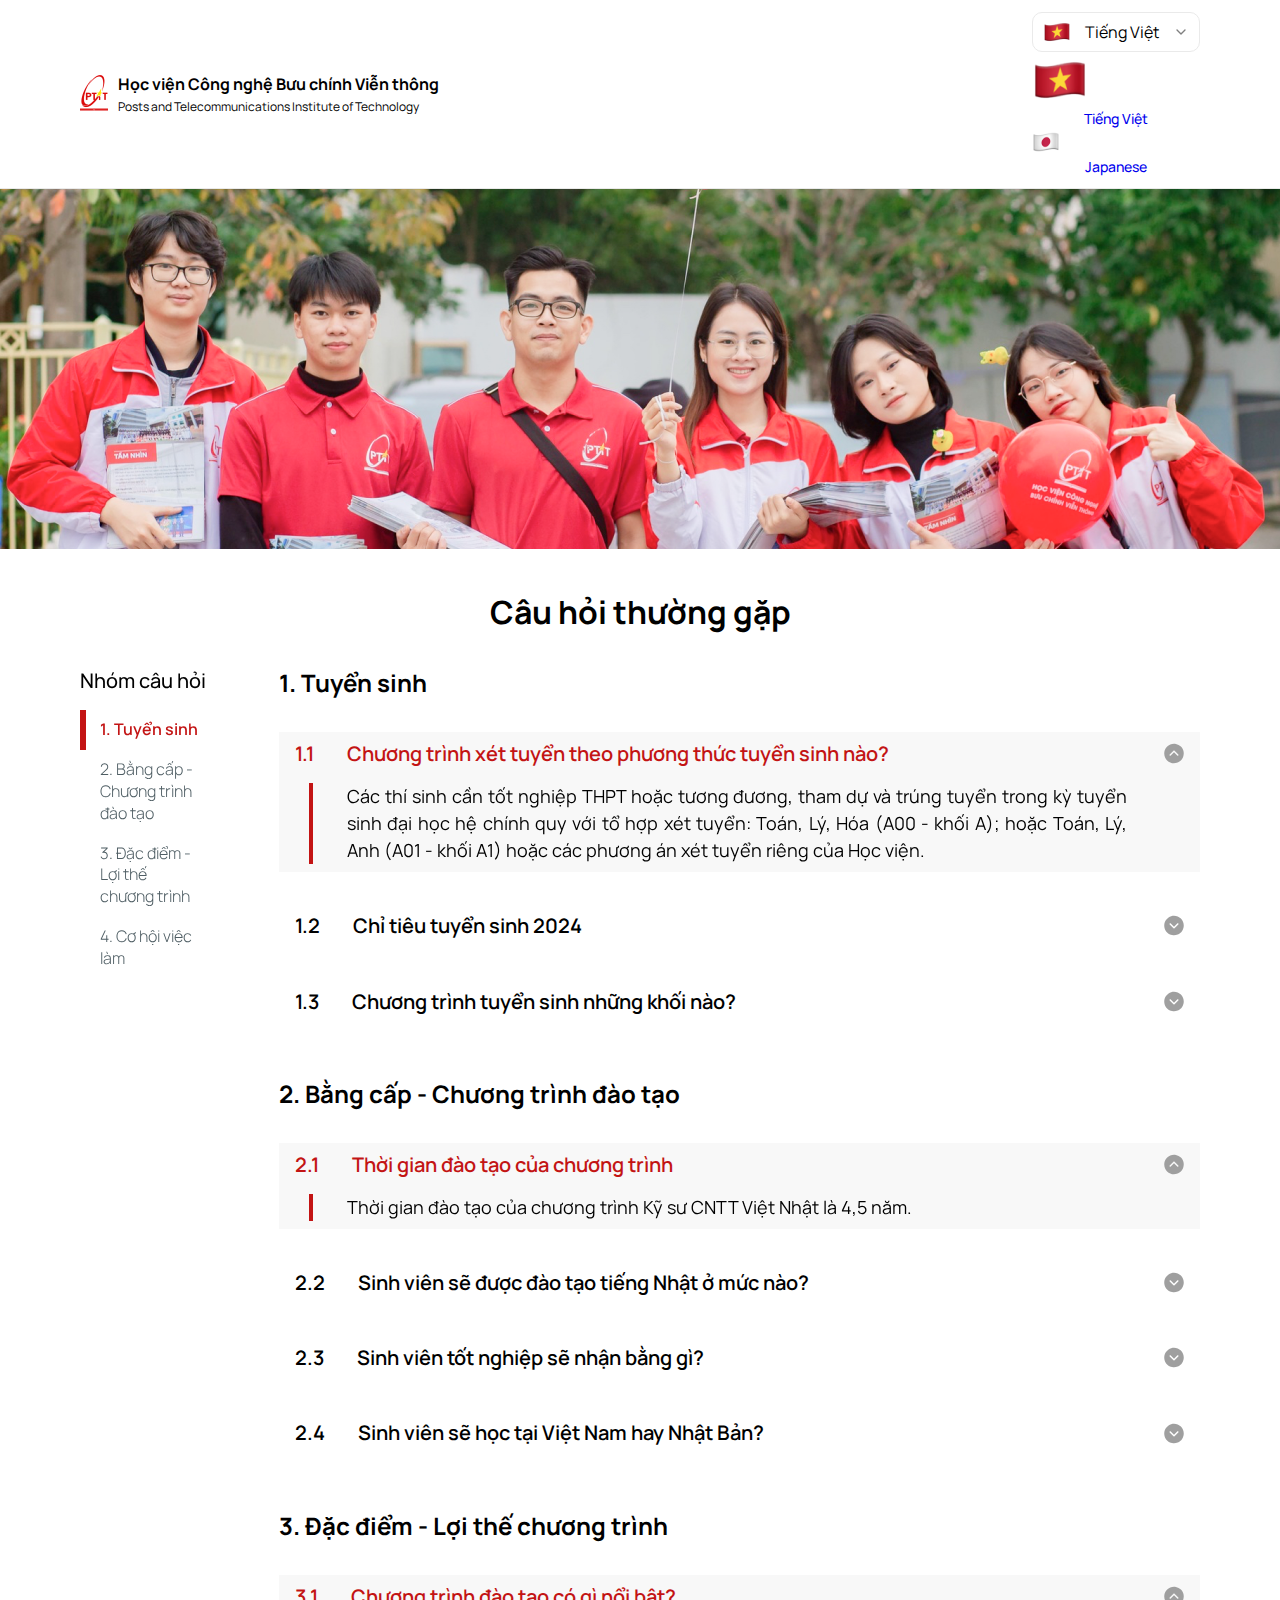
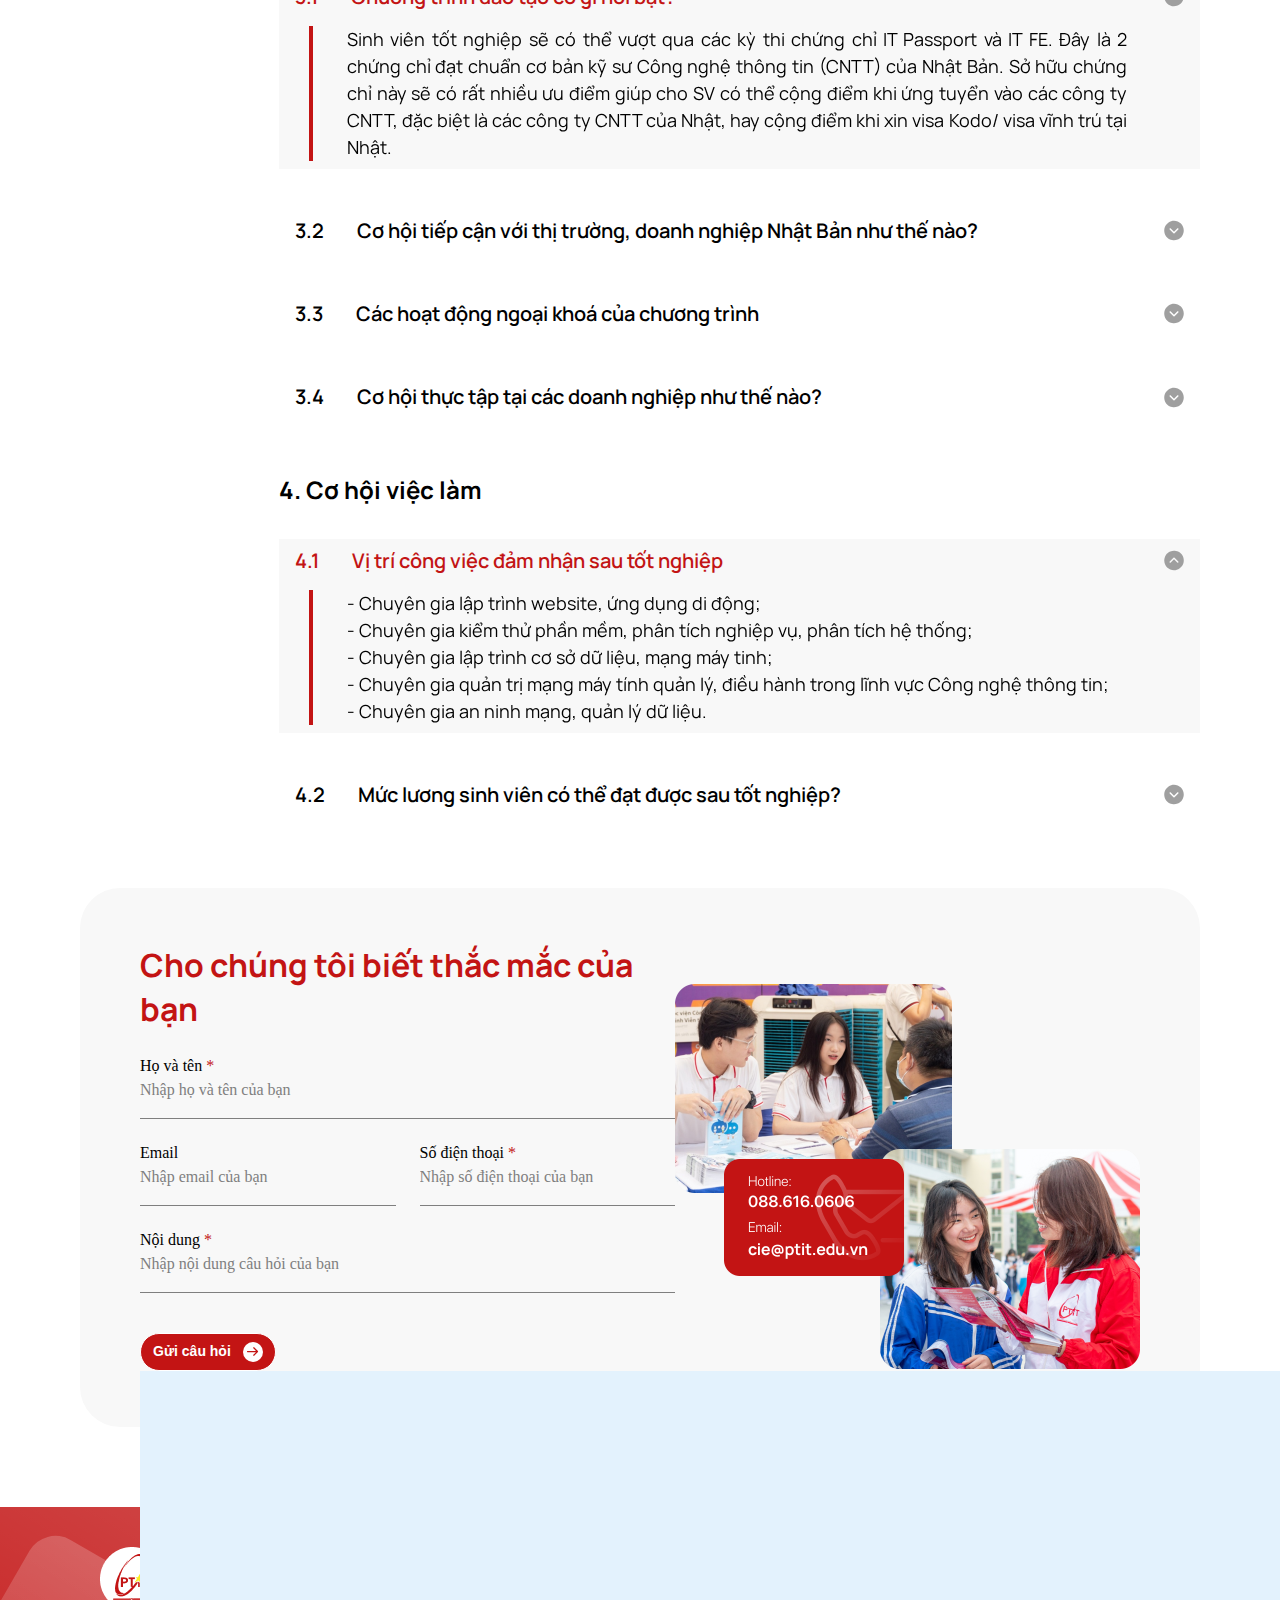
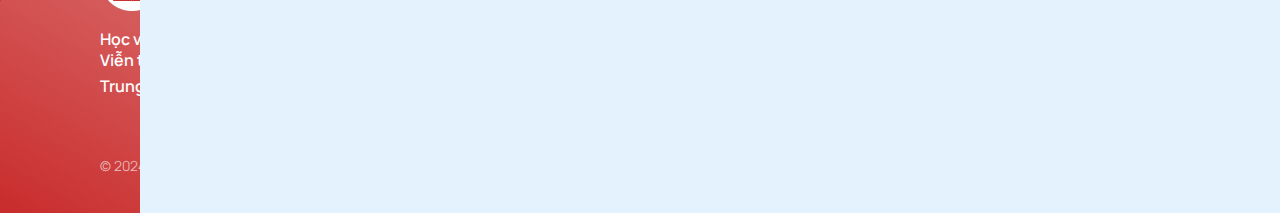
==== commit 91e7ef4a: "jp done" ====
--- a/index.html
+++ b/index.html
@@ -204,7 +204,10 @@
             </div>
 
             <div class="dropdown--list">
-              <a href="" class="dropdown--item dropdown--item__active">
+              <a
+                href="https://ddorammeon.github.io/faq-vn/"
+                class="dropdown--item dropdown--item__active"
+              >
                 <img src="./assets/img/flag.png" alt="" class="language__img" />
                 <p class="language">Tiếng Việt</p>
               </a>
@@ -212,7 +215,11 @@
                 href="https://ddorammeon.github.io/jp-test/"
                 class="dropdown--item"
               >
-                <img src="./assets/img/flag.png" alt="" class="language__img" />
+                <img
+                  src="./assets/img/jp-flag.svg"
+                  alt=""
+                  class="language__img"
+                />
                 <p class="language">Japanese</p>
               </a>
             </div>
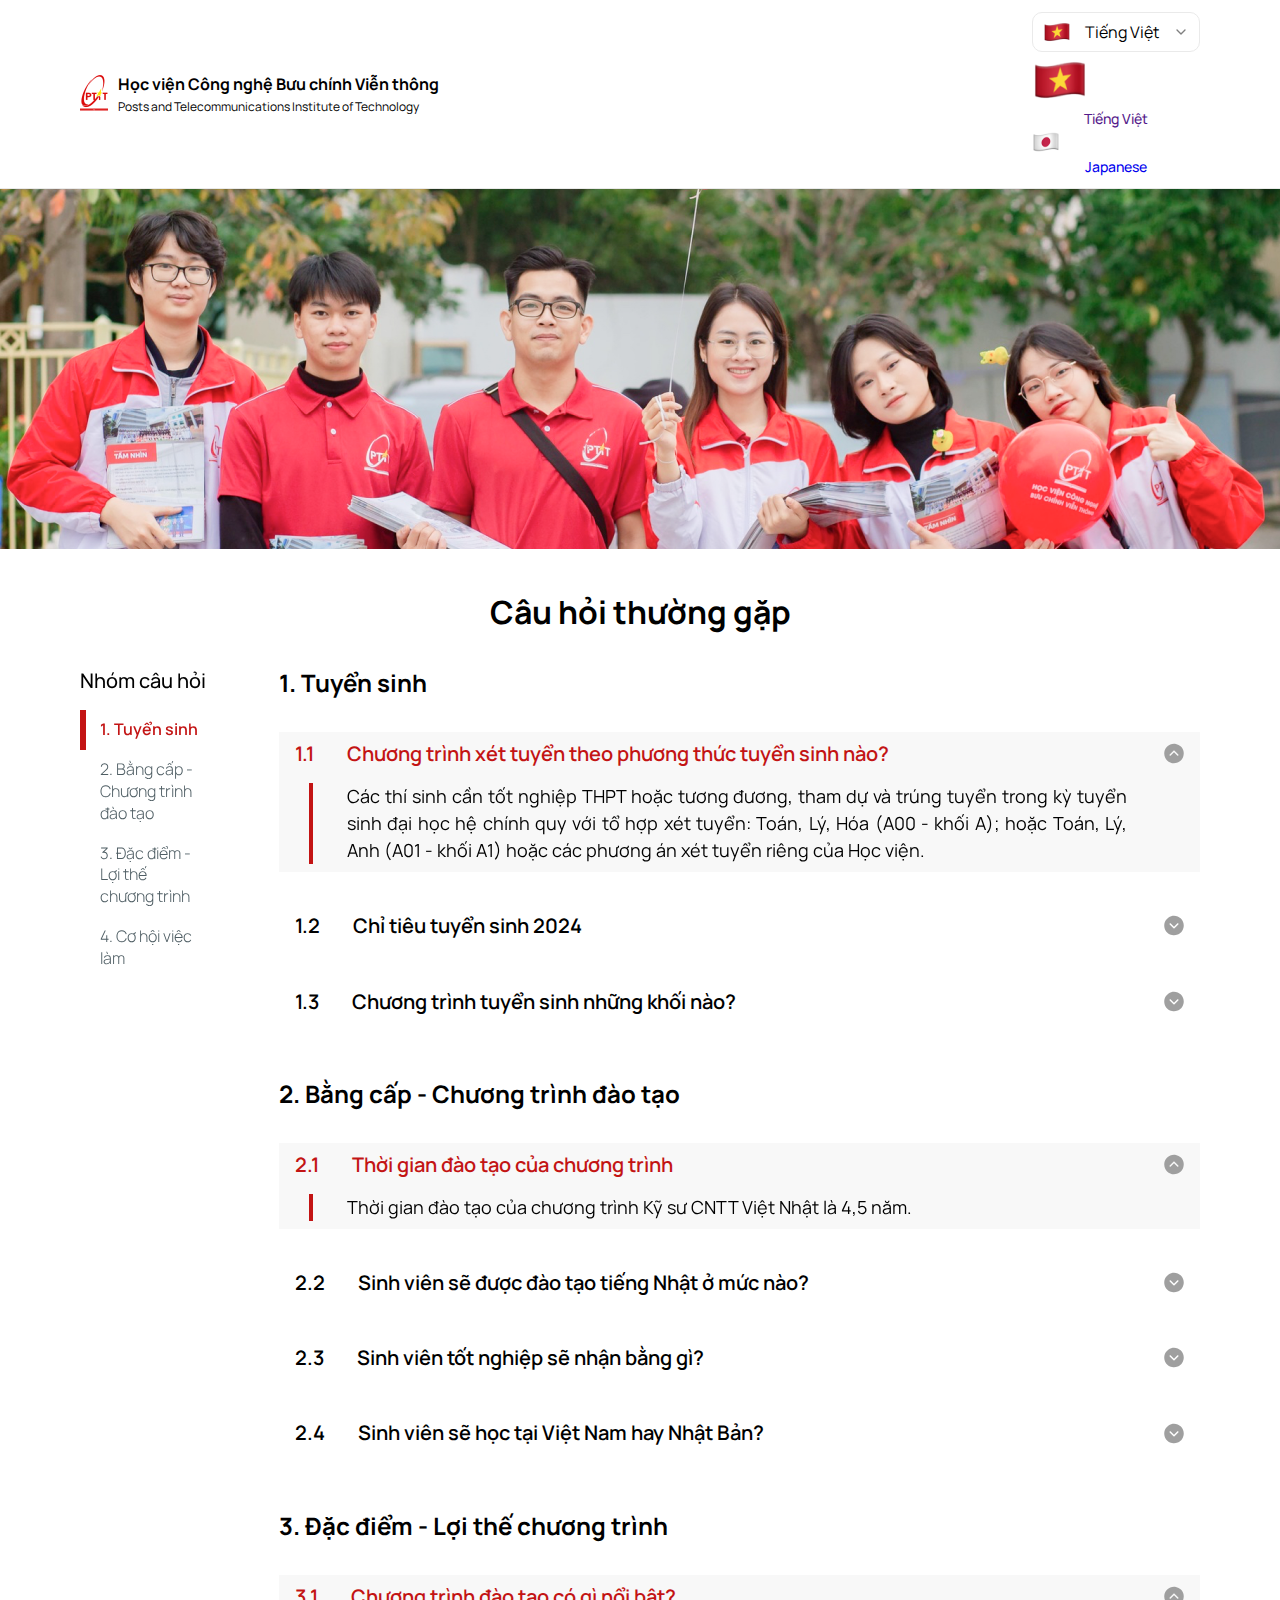
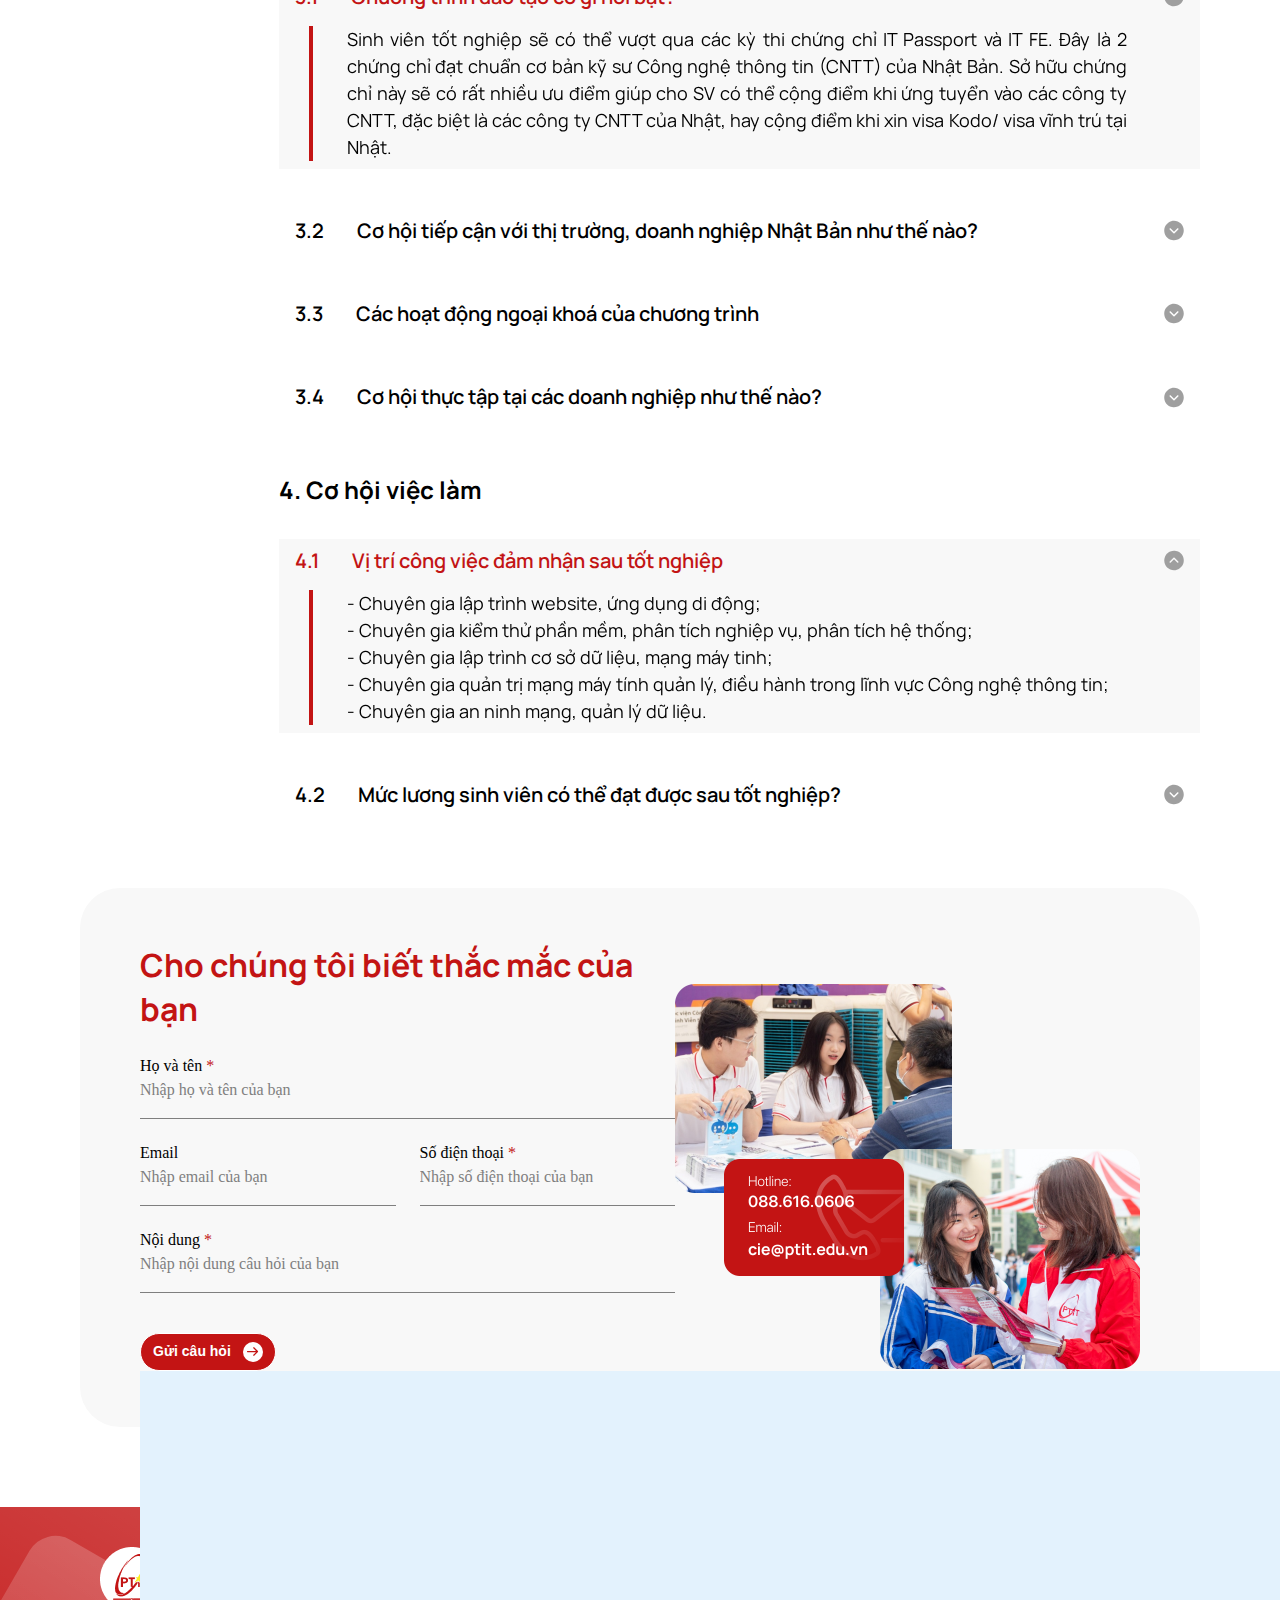
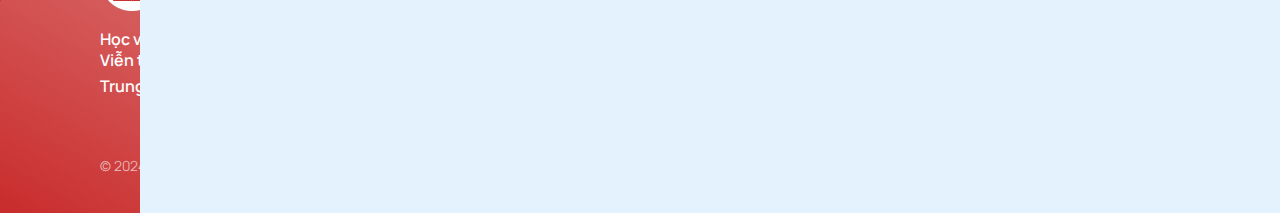
==== commit c291e0ba: "done" ====
--- a/index.html
+++ b/index.html
@@ -204,10 +204,7 @@
             </div>
 
             <div class="dropdown--list">
-              <a
-                href="https://ddorammeon.github.io/faq-vn/"
-                class="dropdown--item dropdown--item__active"
-              >
+              <a href="" class="dropdown--item dropdown--item__active">
                 <img src="./assets/img/flag.png" alt="" class="language__img" />
                 <p class="language">Tiếng Việt</p>
               </a>
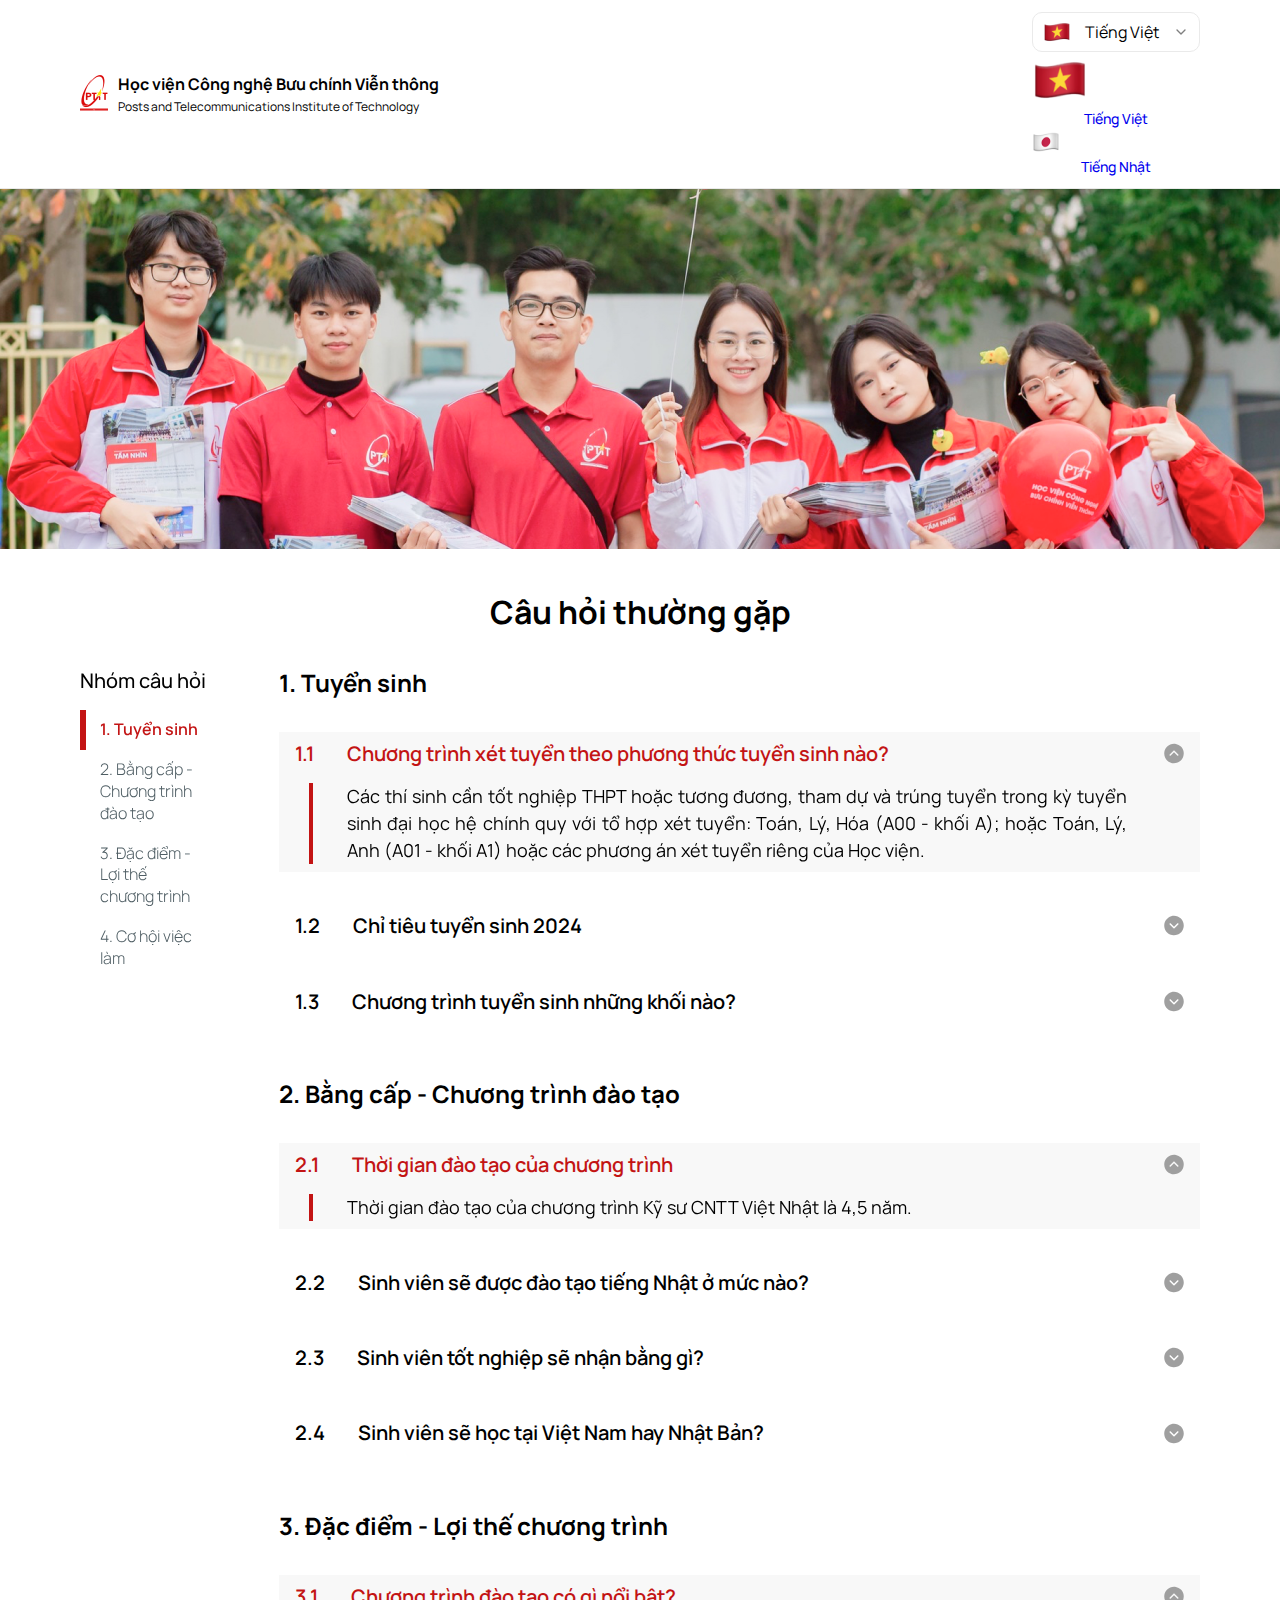
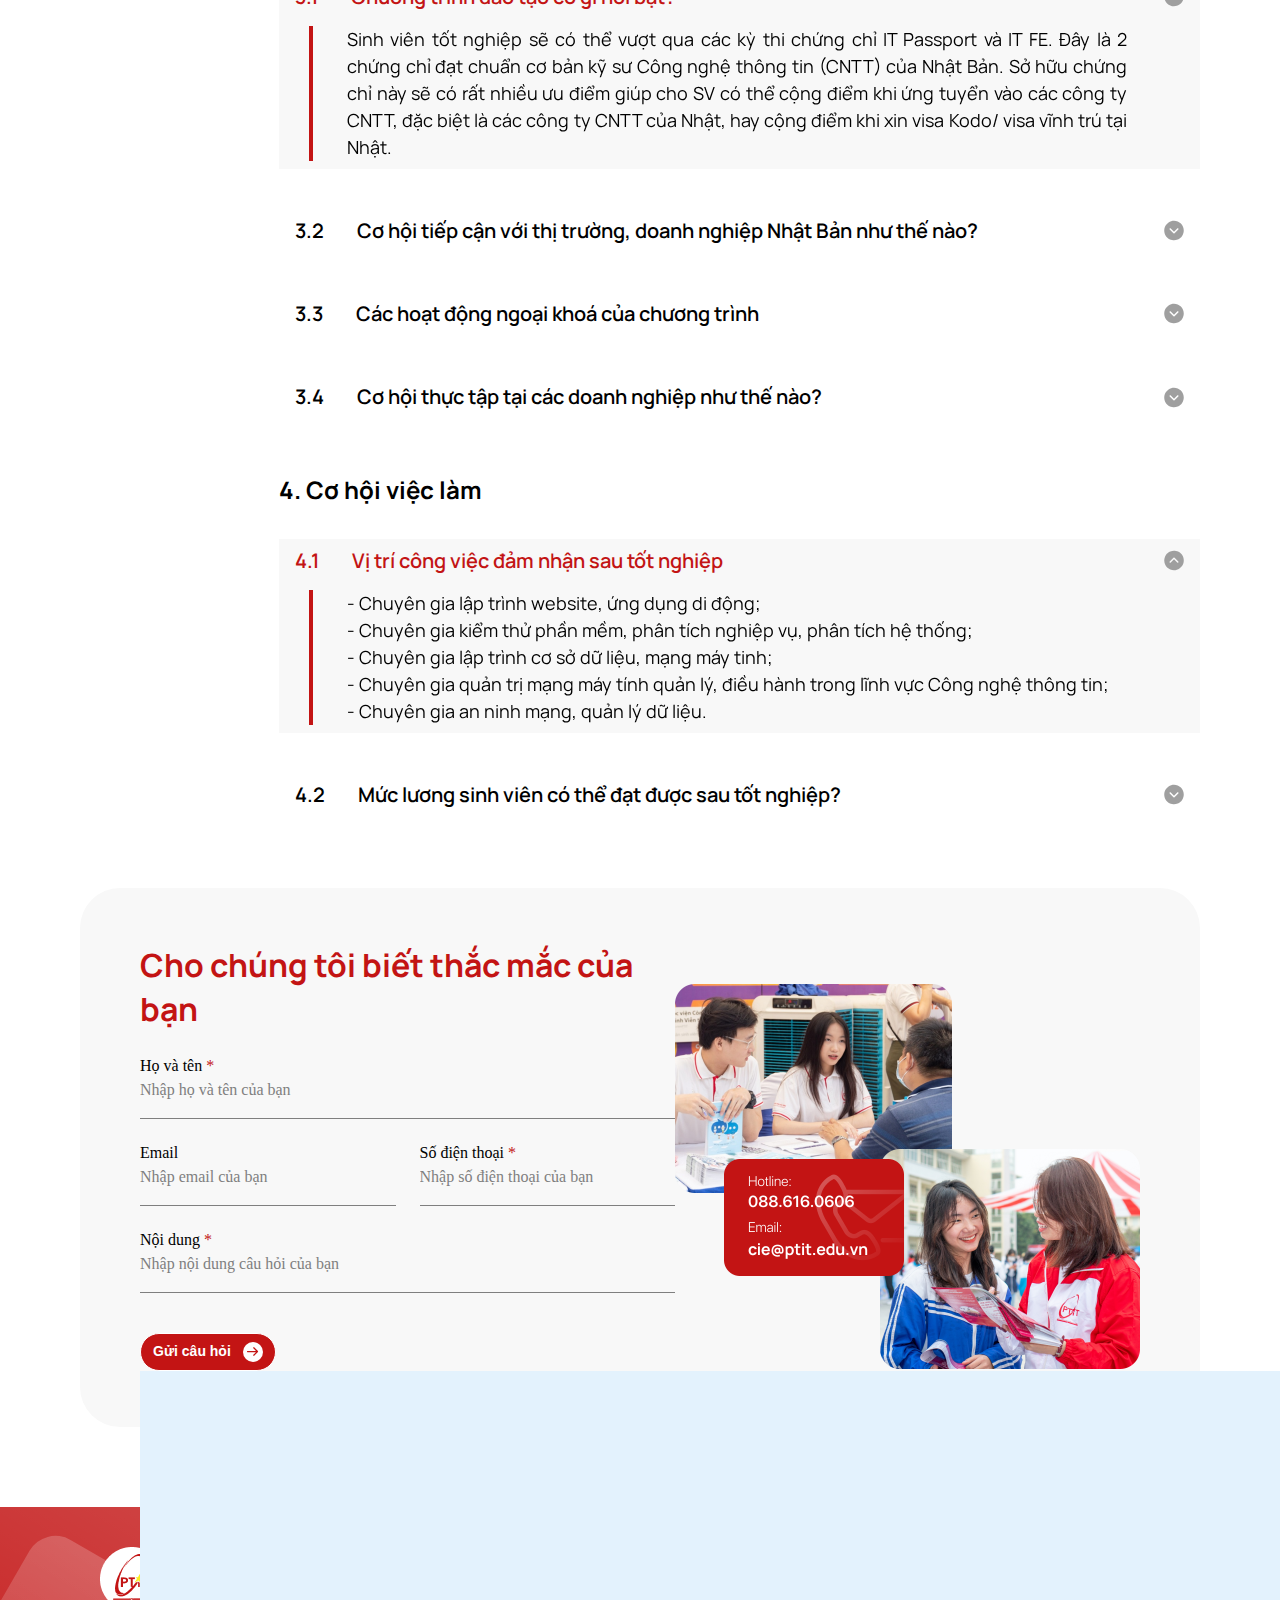
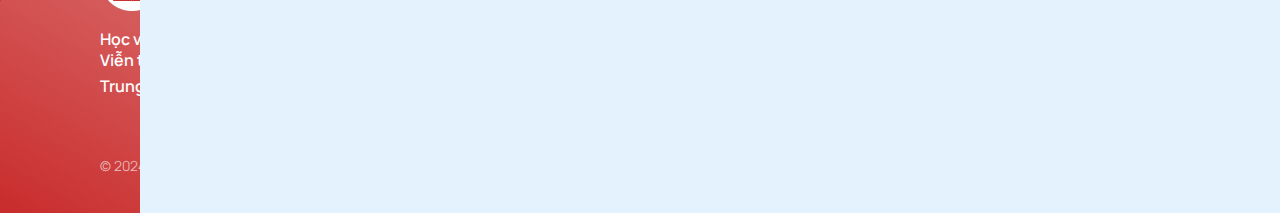
==== commit fea979e4: "done-vn-faq" ====
--- a/index.html
+++ b/index.html
@@ -204,12 +204,15 @@
             </div>
 
             <div class="dropdown--list">
-              <a href="" class="dropdown--item dropdown--item__active">
+              <a
+                href="https://ddorammeon.github.io/faq-vn/"
+                class="dropdown--item dropdown--item__active"
+              >
                 <img src="./assets/img/flag.png" alt="" class="language__img" />
                 <p class="language">Tiếng Việt</p>
               </a>
               <a
-                href="https://ddorammeon.github.io/jp-test/"
+                href="https://ddorammeon.github.io/faq-jp/"
                 class="dropdown--item"
               >
                 <img
@@ -217,7 +220,7 @@
                   alt=""
                   class="language__img"
                 />
-                <p class="language">Japanese</p>
+                <p class="language">Tiếng Nhật</p>
               </a>
             </div>
           </div>
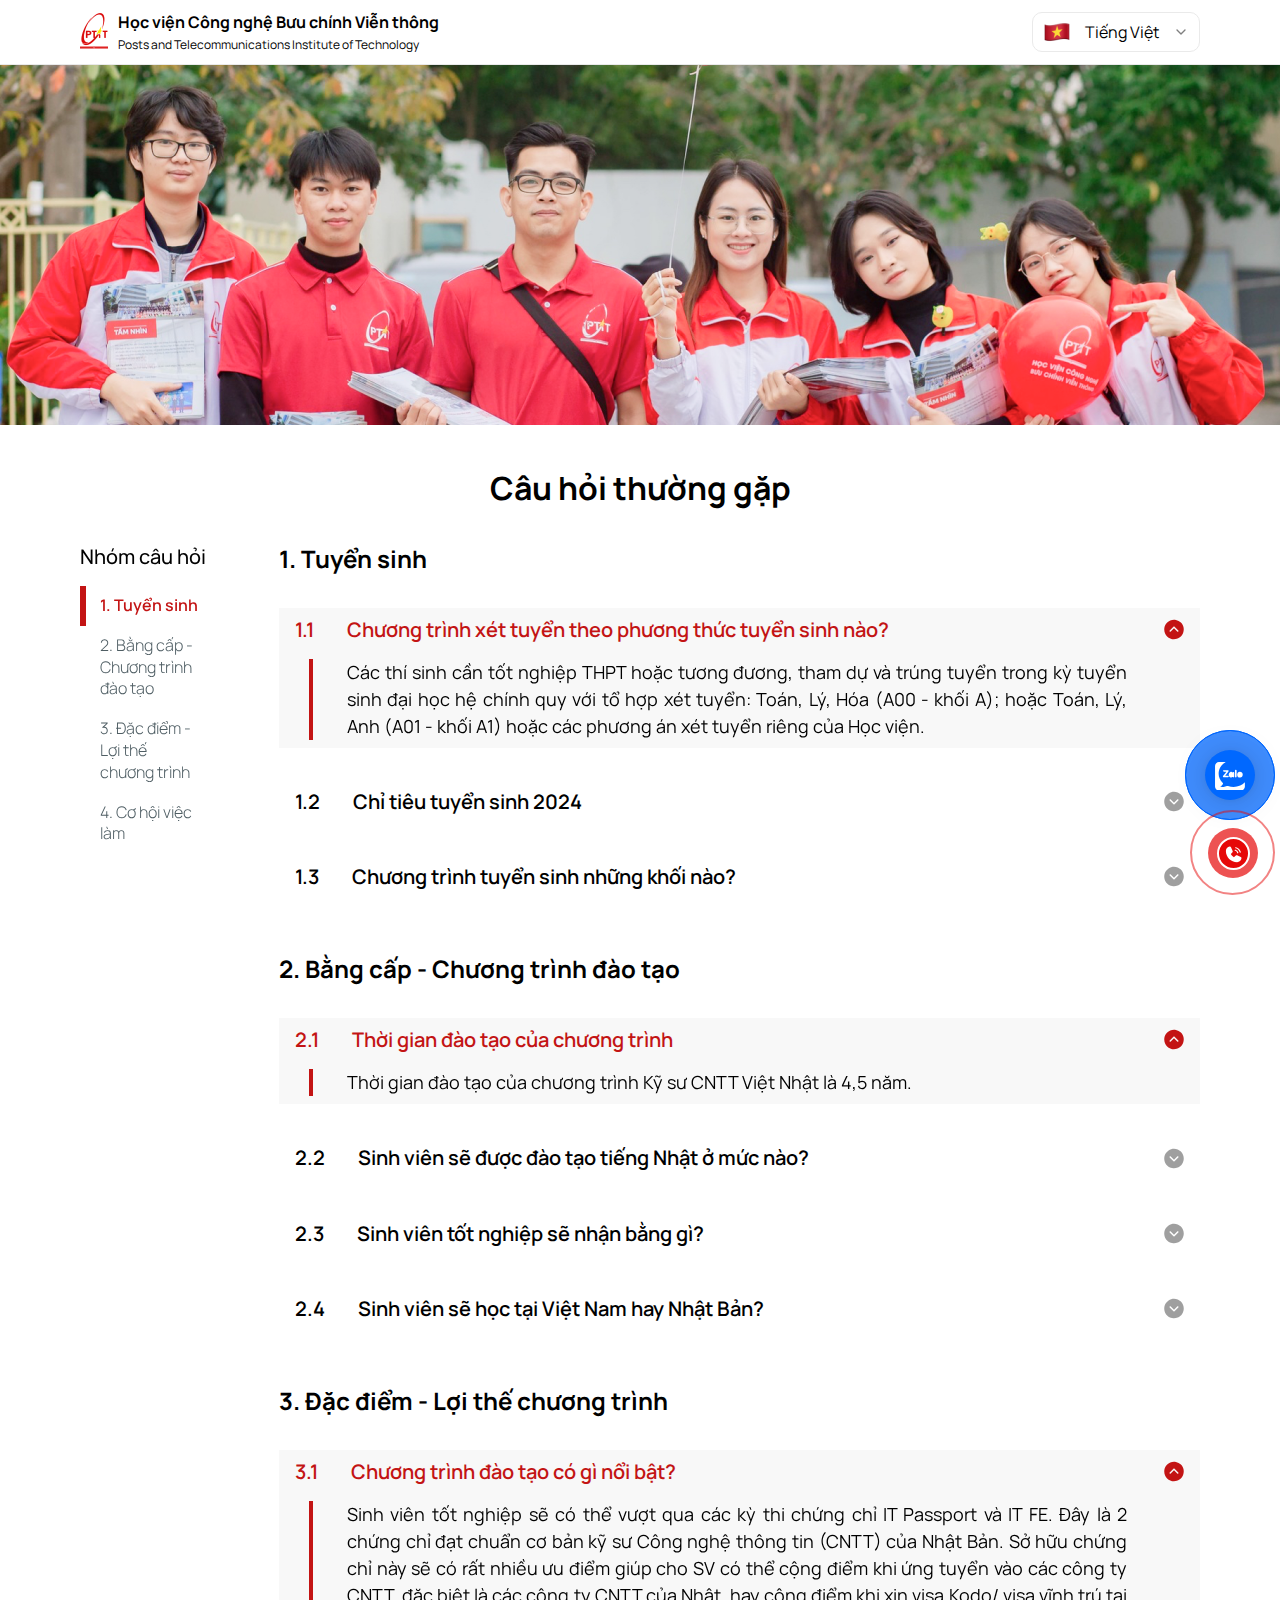
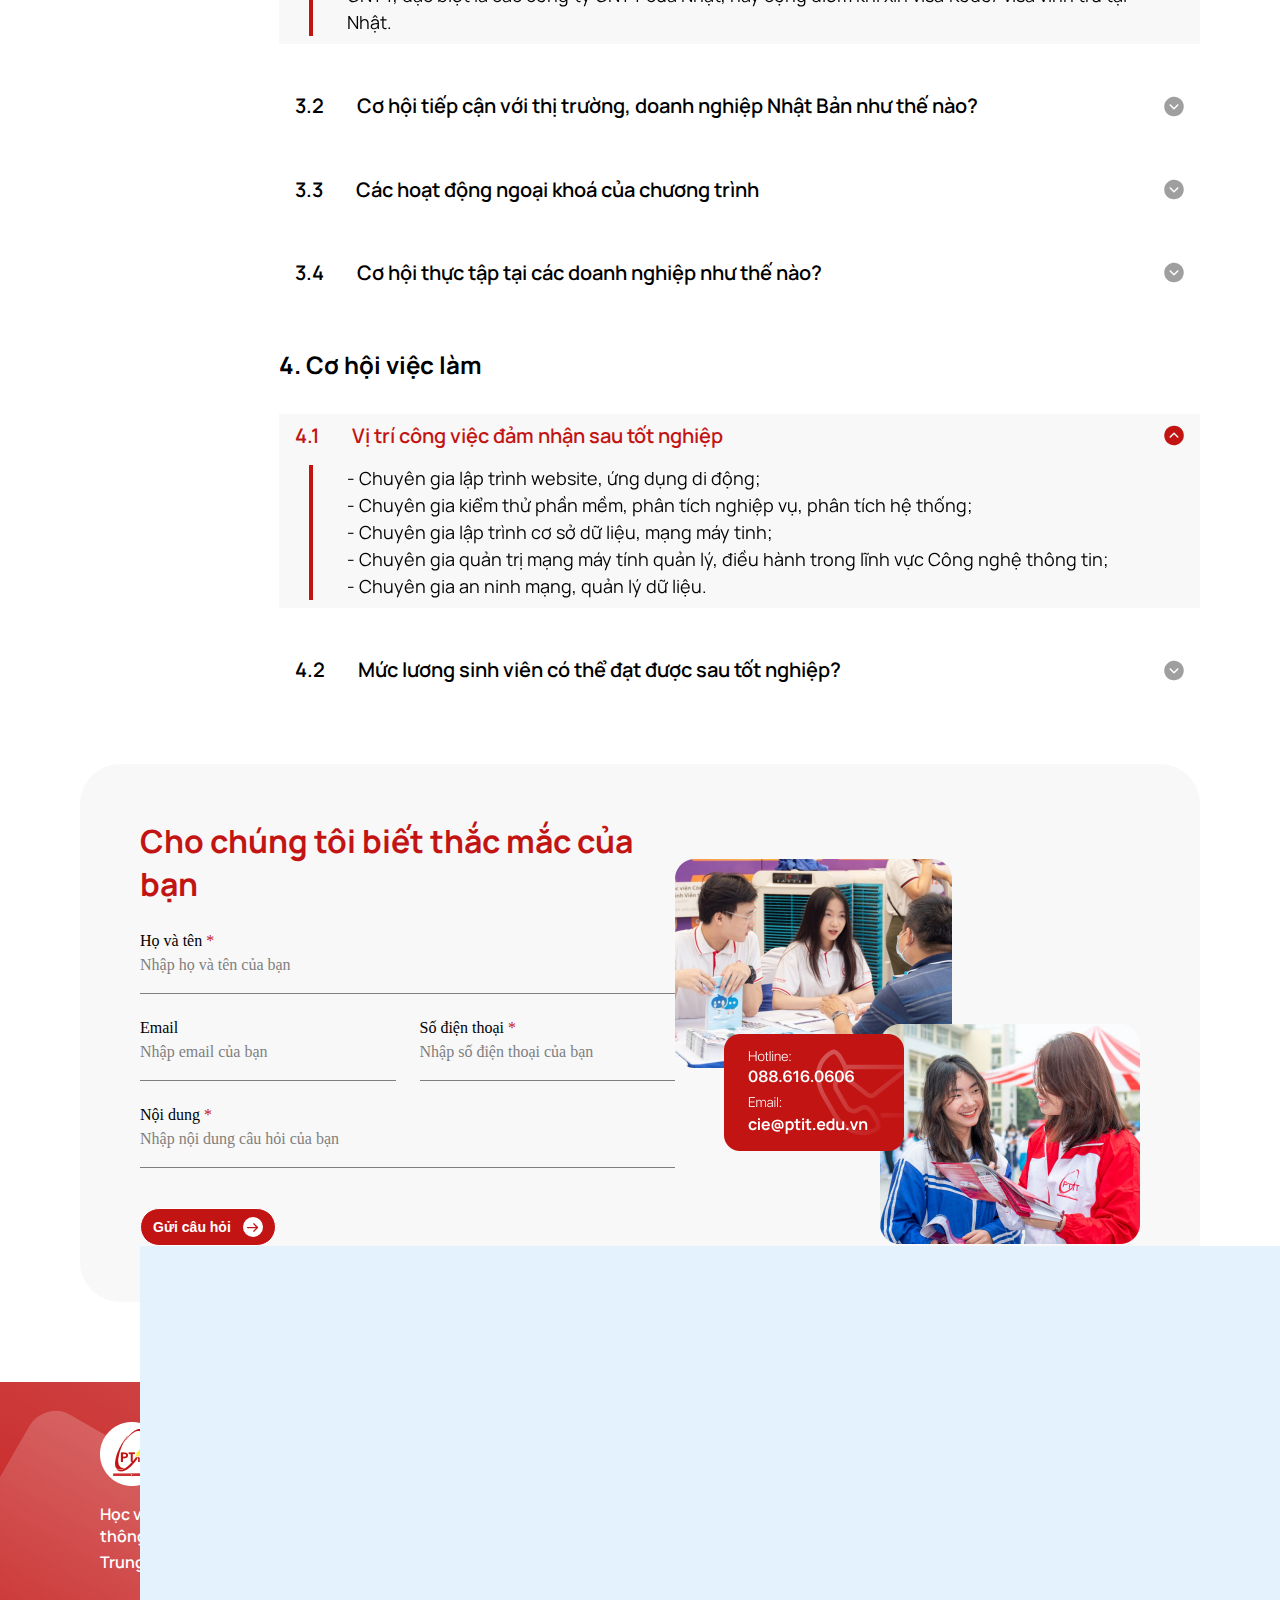
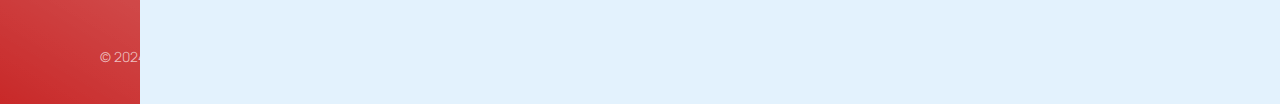
==== commit 45756487: "done-vn-faq" ====
--- a/index.html
+++ b/index.html
@@ -171,7 +171,7 @@
       <div class="main-content">
         <div class="header--top">
           <div class="logo--block">
-            <a href="#!">
+            <a href="https://ddorammeon.github.io/vn-test/">
               <img src="./assets/img/logo.png" alt="" class="logo" />
             </a>
             <div class="logo--content">
@@ -224,6 +224,28 @@
               </a>
             </div>
           </div>
+        </div>
+      </div>
+
+      <div class="hotline-phone-ring-wrap">
+        <div class="hotline-phone-ring">
+          <div class="hotline-phone-ring-circle"></div>
+          <div class="hotline-phone-ring-circle-fill"></div>
+          <div class="hotline-phone-ring-img-circle">
+            <a href="tel:088 616 0606" class="pps-btn-img">
+              <img
+                src="./assets/img/call-now.svg"
+                alt="Gọi điện thoại"
+                width="50"
+              />
+            </a>
+          </div>
+        </div>
+        <div class="hotline-bar hide-on-mobile">
+          <a href="tel:088 616 0606">
+            <span class="text-hotline">GỌI NGAY HOTLINE</span>
+            <span class="text-hotline">088 616 0606</span>
+          </a>
         </div>
       </div>
     </header>
@@ -832,8 +854,9 @@
                           <div class="pannel">
                             <p>
                               Mức lương sau khi tốt nghiệp lên đến >500 triệu
-                              VNĐ/năm. Ngoài ra SV gần như được cam kết việc làm
-                              sau khi tốt nghiệp Chương trình KS CNTT Việt Nhật.
+                              VNĐ/năm. Ngoài ra, SV gần như được cam kết việc
+                              làm sau khi tốt nghiệp Chương trình KS CNTT Việt
+                              Nhật.
                             </p>
                           </div>
                         </div>
@@ -1110,6 +1133,42 @@
       </footer>
     </main>
 
+    <!--  Button zalo -->
+
+    <a
+      href="https://chat.zalo.me/?phone=0886160606"
+      id="linkzalo"
+      target="_blank"
+      rel="noopener noreferrer"
+    >
+      <div class="fcta-zalo-container">
+        <div class="fcta-zalo-nen-nut">
+          <div class="fcta-zalo-ben-trong-nut">
+            <svg xmlns="http://www.w3.org/2000/svg" viewBox="0 0 460.1 436.6">
+              <path
+                fill="currentColor"
+                class="st0"
+                d="M82.6 380.9c-1.8-.8-3.1-1.7-1-3.5 1.3-1 2.7-1.9 4.1-2.8 13.1-8.5 25.4-17.8 33.5-31.5 6.8-11.4 5.7-18.1-2.8-26.5C69 269.2 48.2 212.5 58.6 145.5 64.5 107.7 81.8 75 107 46.6c15.2-17.2 33.3-31.1 53.1-42.7 1.2-.7 2.9-.9 3.1-2.7-.4-1-1.1-.7-1.7-.7-33.7 0-67.4-.7-101 .2C28.3 1.7.5 26.6.6 62.3c.2 104.3 0 208.6 0 313 0 32.4 24.7 59.5 57 60.7 27.3 1.1 54.6.2 82 .1 2 .1 4 .2 6 .2H290c36 0 72 .2 108 0 33.4 0 60.5-27 60.5-60.3v-.6-58.5c0-1.4.5-2.9-.4-4.4-1.8.1-2.5 1.6-3.5 2.6-19.4 19.5-42.3 35.2-67.4 46.3-61.5 27.1-124.1 29-187.6 7.2-5.5-2-11.5-2.2-17.2-.8-8.4 2.1-16.7 4.6-25 7.1-24.4 7.6-49.3 11-74.8 6zm72.5-168.5c1.7-2.2 2.6-3.5 3.6-4.8 13.1-16.6 26.2-33.2 39.3-49.9 3.8-4.8 7.6-9.7 10-15.5 2.8-6.6-.2-12.8-7-15.2-3-.9-6.2-1.3-9.4-1.1-17.8-.1-35.7-.1-53.5 0-2.5 0-5 .3-7.4.9-5.6 1.4-9 7.1-7.6 12.8 1 3.8 4 6.8 7.8 7.7 2.4.6 4.9.9 7.4.8 10.8.1 21.7 0 32.5.1 1.2 0 2.7-.8 3.6 1-.9 1.2-1.8 2.4-2.7 3.5-15.5 19.6-30.9 39.3-46.4 58.9-3.8 4.9-5.8 10.3-3 16.3s8.5 7.1 14.3 7.5c4.6.3 9.3.1 14 .1 16.2 0 32.3.1 48.5-.1 8.6-.1 13.2-5.3 12.3-13.3-.7-6.3-5-9.6-13-9.7-14.1-.1-28.2 0-43.3 0zm116-52.6c-12.5-10.9-26.3-11.6-39.8-3.6-16.4 9.6-22.4 25.3-20.4 43.5 1.9 17 9.3 30.9 27.1 36.6 11.1 3.6 21.4 2.3 30.5-5.1 2.4-1.9 3.1-1.5 4.8.6 3.3 4.2 9 5.8 14 3.9 5-1.5 8.3-6.1 8.3-11.3.1-20 .2-40 0-60-.1-8-7.6-13.1-15.4-11.5-4.3.9-6.7 3.8-9.1 6.9zm69.3 37.1c-.4 25 20.3 43.9 46.3 41.3 23.9-2.4 39.4-20.3 38.6-45.6-.8-25-19.4-42.1-44.9-41.3-23.9.7-40.8 19.9-40 45.6zm-8.8-19.9c0-15.7.1-31.3 0-47 0-8-5.1-13-12.7-12.9-7.4.1-12.3 5.1-12.4 12.8-.1 4.7 0 9.3 0 14v79.5c0 6.2 3.8 11.6 8.8 12.9 6.9 1.9 14-2.2 15.8-9.1.3-1.2.5-2.4.4-3.7.2-15.5.1-31 .1-46.5z"
+              ></path>
+            </svg>
+          </div>
+        </div>
+        <div class="fcta-zalo-mess">
+          <span>Chat hỗ trợ</span>
+        </div>
+      </div>
+    </a>
+
+    <script>
+      if (
+        /Android|webOS|iPhone|iPad|iPod|BlackBerry|IEMobile|Opera Mini/i.test(
+          navigator.userAgent
+        )
+      ) {
+        document.getElementById("linkzalo").href = "https://zalo.me/0886160606";
+      }
+    </script>
+
     <!-- JS -->
     <script
       src="https://code.jquery.com/jquery-3.7.1.min.js"
--- a/assets/css/FAQS.css
+++ b/assets/css/FAQS.css
@@ -1,850 +1,1269 @@
-* {
-    box-sizing: border-box;
-}
-
-:root {
-    --font-hero__heading: Sen, sans-serif;
-}
-
-html {
-    font-size: 62.5%;
-}
-
-body {
-    font-size: 1.6rem;
-    font-family: "Manrope", sans-serif;
-
-
-}
-
-/*================= Common =================*/
-.main-content {
-    width: 1440px;
-    max-width: calc(100% - 160px);
-    margin-left: auto;
-    margin-right: auto;
-}
-
-a {
-    text-decoration: none;
-}
-
-.btn {
-    display: flex;
-    justify-content: center;
-    align-items: center;
-    padding: 8px 17px;
-    gap: 12px;
-    min-width: 166px;
-    border-radius: 999px;
-    border: 1px solid #C31414;
-    font-size: 2rem;
-    font-weight: 700;
-    line-height: 2.7rem;
-    text-align: center;
-}
-
-.btn:hover {
-    opacity: 0.9;
-}
-
-.break-all {
-    word-break: break-all;
-}
-
-/*================= Header =================*/
-.header {
-    border-bottom: 1px solid #EAEAEA;
-}
-
-.header--top {
-    display: flex;
-    justify-content: space-between;
-    align-items: center;
-    padding: 12px 0;
-}
-
-.logo--block {
-    display: flex;
-    justify-content: center;
-    align-items: center;
-    gap: 10px;
-}
-
-.logo--block img {
-    width: 28px;
-    height: 38px;
-    object-fit: cover;
-}
-
-.logo__heading {
-    margin-bottom: 5px;
-    font-size: 1.6rem;
-    font-weight: 700;
-    line-height: 2rem;
-}
-
-.logo__desc {
-    font-size: 1.2rem;
-    font-weight: 400;
-    line-height: 1.5rem;
-}
-
-.language--block {
-    display: flex;
-    justify-content: center;
-    align-items: center;
-    gap: 14px;
-    border: 1px solid #EAEAEA;
-    padding: 5px 10px;
-    border-radius: 10px;
-}
-
-.language--block img:first-child {
-    width: 28px;
-    height: 28px;
-    object-fit: cover;
-}
-
-.language {
-    font-size: 1.4rem;
-    font-weight: 500;
-    line-height: 1.82rem;
-    text-align: center;
-}
-
-/*================= Main =================*/
-.main-heading {
-    font-size: 3.2rem;
-    font-weight: 700;
-    line-height: 4.37rem;
-    text-align: center;
-    margin-top: 40px;
-}
-
-.question {
-    margin-top: 32px;
-    display: flex;
-    align-items: flex-start;
-    gap: 61px;
-}
-
-.ques-sidebar {
-    position: -webkit-sticky;
-    /* Safari */
-    position: sticky;
-    top: 32px;
-    width: 298px;
-}
-
-.ques-sidebar__heading {
-    font-size: 2rem;
-    font-weight: 500;
-    line-height: 2.73rem;
-    text-align: left;
-}
-
-.ques-list {
-    margin-top: 16px;
-}
-
-.ques-list li {
-    padding: 9px 20px;
-}
-
-.ques-item {
-    position: relative;
-}
-
-.ques-item a {
-    font-size: 1.6rem;
-    font-weight: 300;
-    line-height: 2.18rem;
-    text-align: left;
-    color: #4F5E64;
-}
-
-.ques-item__active::before {
-    content: "";
-    width: 6px;
-    height: 40px;
-    background: #C31414;
-    position: absolute;
-    top: 0;
-    left: 0;
-}
-
-.ques-item__active {
-    color: #C31414 !important;
-    font-weight: 600 !important;
-}
-
-.main-ques__content {
-    margin-top: 47px;
-}
-
-.main-ques__content:first-child {
-    margin-top: 0;
-}
-
-.main-ques__heading {
-    font-size: 2.4rem;
-    font-weight: 700;
-    line-height: 3.28rem;
-    text-align: left;
-}
-
-
-
-.faq__img {
-    width: 100%;
-    height: 360px;
-    object-fit: cover;
-}
-
-.faq:nth-child(1) {
-    margin-top: 24px;
-}
-
-.faq {
-    margin-top: 16px;
-    width: 921px;
-    padding: 8px 0;
-}
-
-.accordion {
-    display: flex;
-    justify-content: space-between;
-    align-items: center;
-    padding: 8px 16px;
-    cursor: pointer;
-
-}
-
-.accordion-clicked {
-    background: #F8F8F8;
-}
-
-.faq__heading {
-    display: flex;
-    justify-content: center;
-    align-items: center;
-    gap: 33px;
-}
-
-.faq__heading h3 {
-    font-size: 2rem;
-    font-weight: 600;
-    line-height: 2.73rem;
-    text-align: left;
-}
-
-
-.pannel p {
-    font-size: 1.8rem;
-    font-weight: 400;
-    line-height: 2.7rem;
-    text-align: justify;
-    position: relative;
-}
-
-/* animation */
-.faq__icon {
-    transition: 0.3s;
-}
-
-.faq__icon--rotate {
-    transform: rotate(180deg);
-    color: #C31414;
-}
-
-.accordion-clicked .faq__heading {
-    color: #C31414;
-}
-
-.pannel {
-    padding: 8px 73px 8px 68px;
-    display: none;
-    background: #F8F8F8;
-    opacity: 0;
-    display: none;
-    z-index: 1;
-}
-
-/* active styles (add in js later) */
-.active {
-    background: #F8F8F8;
-}
-
-/* open styles (add in js later) */
-.pannel-open {
-    display: block;
-    opacity: 1;
-}
-
-.pannel-open p::before {
-    content: "";
-    width: 4px;
-    height: 100%;
-    background: #C31414;
-    position: absolute;
-    top: 0;
-    left: -38px;
-}
-
-
-/*================= Form =================*/
-.form {
-    margin-top: 64px;
-    margin-bottom: 80px;
-}
-
-.form .main-content {
-    padding: 56px 60px;
-    background: #F8F8F8;
-    border-radius: 40px;
-    display: flex;
-    justify-content: space-between;
-    align-items: flex-end;
-}
-
-.form-content {}
-
-.form-img img {
-    width: 465px;
-    height: 385px;
-    object-fit: cover;
-}
-
-.form__heading {
-    font-size: 3.2rem;
-    font-weight: 700;
-    line-height: 4.37rem;
-    text-align: left;
-    color: #C31414;
-}
-
-.form-info {
-    margin-top: 24px;
-}
-
-.grouped-form {
-    display: flex;
-    gap: 24px;
-}
-
-.form--btn {
-    padding: 8px 12px 8px 12px;
-    gap: 12px;
-    border: 1px solid #FFFFFF;
-    display: flex;
-    justify-content: center;
-    align-items: center;
-    background: #C31414;
-    border-radius: 40px;
-    margin-top: 40px;
-}
-
-
-.form-submit p {
-    background: transparent;
-    font-size: 1.4rem;
-    font-weight: 700;
-    line-height: 1.91rem;
-    text-align: center;
-    color: #fff;
-    border: none;
-    padding: 0;
-}
-
-.form-submit img {
-    height: 20px;
-    width: 20px;
-    padding: 2.5px;
-    border-radius: 50%;
-    background-color: #fff;
-}
-
-.form-submit img path {
-    fill: #C31414;
-}
-
-.form-submit:hover {
-    opacity: 0.8;
-}
-
-.input-box label {
-    font-family: SF Pro Display;
-    font-size: 1.6rem;
-    font-weight: 500;
-    line-height: 1.9rem;
-    text-align: left;
-}
-
-.input-box {
-    margin-bottom: 24px;
-    width: 100%;
-    padding-bottom: 12px;
-    border-bottom: 1px solid #7F7F7F;
-}
-
-.input-box label span {
-    color: #C31414;
-}
-
-.input-box input {
-    border: none;
-    background: #f8f8f8;
-    padding: 8px 0;
-    width: 100%;
-}
-
-.input-box input::placeholder {
-    font-family: SF Pro Display;
-    font-size: 1.6rem;
-    font-weight: 400;
-    line-height: 1.9rem;
-    text-align: left;
-    color: #7F7F7F;
-}
-
-.input-box input:focus {
-    outline: none;
-    background: #f8f8f8;
-}
-
-/*================= Footer =================*/
-.footer {
-    background-color: #C31414;
-    color: #FFFFFFB3;
-    padding: 40px 0;
-    font-family: Manrope;
-    position: relative;
-    overflow: hidden;
-}
-
-.footer__container {
-    max-width: 1200px;
-    margin: 0 50px;
-    padding: 0 20px;
-    font-size: 1.4rem;
-    font-weight: 300;
-
-}
-
-.footer__container--list {
-    display: flex;
-    justify-content: space-between;
-    gap: 46px;
-}
-
-.footer__st {
-    margin-left: 30px;
-    margin-top: -12px;
-}
-
-.footer__section {
-    flex: 1;
-    /* Flex-grow */
-    padding: 0 30px;
-    /* Side padding */
-    min-width: 299px;
-    z-index: 2;
-    /* margin-right: 50px; */
-}
-
-.footer__logo {
-    max-width: 64px;
-    /* Maximum width for logos */
-    margin-bottom: 16px;
-    /* Space below logos */
-    margin-right: 8px;
-    /* justify-content: normal;
-    margin-bottom: 36px; */
-    gap: 21px;
-}
-
-.footer__section h3 {
-    font-size: 16px;
-    font-family: Manrope;
-    /* Heading font size */
-    font-weight: 600;
-
-    color: #FFFFFF;
-    margin-bottom: 12px;
-}
-
-.footer__section ul {
-    list-style: none;
-    /* No list style */
-    padding: 0;
-    /* No padding */
-}
-
-.footer__section ul li {
-    margin-bottom: 15px;
-    /* Space below each list item */
-}
-
-.footer__section ul li a {
-    font-family: Manrope;
-    font-size: 14px;
-    font-weight: 400;
-    color: rgba(255, 255, 255, 0.6);
-    /* White text color */
-    text-decoration: none;
-    /* No underline */
-}
-
-.footer__section ul li a:hover {
-    /* text-decoration: underline; Underline on hover */
-    color: #FFFFFF;
-}
-
-.footer__social {
-    margin-top: 25px;
-}
-
-.footer__social a {
-    display: inline-block;
-    /* Inline block for icons */
-    margin-right: 15px;
-    /* Space between icons */
-}
-
-.footer__social img {
-    width: 30px;
-    /* Icon width */
-    height: 30px;
-    /* Icon height */
-}
-
-.footer__section form {
-    display: flex;
-    /* Flexbox for form layout */
-    flex-direction: column;
-    /* Stack form elements vertically */
-    margin-top: -11px;
-    /* Space above form */
-    margin-bottom: 25px;
-}
-
-.footer__section .input-group {
-    position: relative;
-    display: flex;
-    align-items: center;
-    margin-bottom: 20px;
-    border-bottom: 1px solid #FFFFFF;
-
-}
-
-.footer__section .input-group input:focus {
-    outline: none;
-    /* Ensure focus outline is removed */
-}
-
-.footer__section .input-group img {
-    position: absolute;
-    left: 5px;
-    color: #FFFFFF;
-    /* font-size: 18px; */
-}
-
-.footer__section form input {
-    flex: 1;
-    /* Flex-grow for input */
-    padding: 10px 10px 10px 30px;
-    /* Input padding with space for icon */
-    border: none;
-    /* No border */
-    border-radius: 3px;
-    /* Rounded corners */
-    margin-right: 10px;
-    /* Space to the right of input */
-    background-color: #C31414;
-    color: #FFFFFF;
-    margin-left: 7px;
-    margin-top: 4px;
-    font-family: Manrope;
-    font-size: 14px;
-    font-weight: 400;
-}
-
-.footer__section form button {
-    padding: 10px 18px;
-    /* Button padding */
-    background-color: #C31414;
-    /* White background */
-    color: #FFFFFF;
-    /* Red text color */
-    border: 1px solid #FFFFFF;
-    /* No border */
-    border-radius: 40px;
-    /* Rounded corners */
-    cursor: pointer;
-    /* Pointer cursor */
-    display: flex;
-    align-items: center;
-    justify-content: center;
-    font-size: 14px;
-    font-family: Manrope;
-    font-weight: 700;
-    width: 160px;
-    height: 36px;
-}
-
-.footer__section form button img {
-    margin-left: 9px;
-}
-
-.footer__section form button:hover {
-    background-color: #C31414;
-    /* Light grey background on hover */
-}
-
-input::placeholder {
-    color: rgba(255, 255, 255, 0.6);
-    /* Màu của placeholder */
-    font-family: Manrope;
-    font-weight: 300;
-    font-size: 14px;
-    /* Kích thước chữ */
-
-}
-
-input:focus {
-    background-color: transparent;
-}
-
-.footer__section p {
-    font-family: Manrope;
-    font-size: 14px;
-    font-weight: 300;
-    line-height: 1.2;
-}
-
-.footer__section .title {
-    font-size: 16px !important;
-    font-family: Manrope !important;
-    /* Heading font size */
-    font-weight: 600 !important;
-
-    color: #FFFFFF !important;
-    margin-bottom: 24px;
-}
-
-.address {
-    display: flex;
-    align-items: center;
-    margin-bottom: 14px;
-
-}
-
-.address img {
-    margin-right: 10px;
-    /* Khoảng cách giữa ảnh và chữ */
-}
-
-.address1 {
-    line-height: 1.5;
-    font-family: Manrope;
-    font-size: 15px;
-    font-weight: 400 !important;
-    color: #FFFFFF !important;
-    margin-top: -8px;
-    cursor: pointer;
-    margin-bottom: 12px;
-}
-
-.address2 {
-    display: flex;
-    align-items: center;
-    text-align: justify;
-    font-family: Manrope;
-    font-size: 14px;
-    font-weight: 400 !important;
-    color: #FFFFFF !important;
-}
-
-.address2:after {
-    content: '';
-    flex: 1;
-}
-
-.address2 img {
-    width: 20px;
-    height: 20px;
-    margin-right: 10px;
-    margin-top: -17px;
-}
-
-.copyable-text {
-    cursor: pointer;
-    /* color: blue; */
-    /* text-decoration: underline; */
-    display: flex;
-    align-items: center;
-    text-align: justify;
-    font-family: Manrope;
-    font-size: 14px;
-    font-weight: 400 !important;
-    color: #FFFFFF !important;
-    position: relative;
-}
-
-.copyable-text:hover {
-    text-decoration: underline;
-    /* font-weight: 800 !important; */
-}
-
-.copy-notification {
-    display: none;
-    position: absolute;
-    left: 45%;
-    top: 50%;
-    transform: translateY(-50%);
-    background-color: #4CAF50;
-    color: #FFFFFF;
-    padding: 5px 5px;
-    border-radius: 5px;
-    z-index: 1;
-    font-family: Manrope;
-    font-size: 12px;
-    font-weight: 400;
-}
-
-.background-circle {
-    position: absolute;
-    top: -22px;
-    right: -134px;
-    width: 376px;
-    height: 376px;
-    background: linear-gradient(to bottom, rgba(255, 255, 255, 1) 0%, rgba(255, 255, 255, 0) 100%);
-    border-radius: 50%;
-    z-index: 2;
-    opacity: 20%;
-}
-
-.footer__overlay {
-    position: absolute;
-    /* background: rgba(255, 255, 255); */
-    z-index: 1;
-    opacity: 20%;
-    /* Gradient từ trắng hoàn toàn (100% độ mờ) đến trắng trong suốt (0% độ mờ) */
-    background: linear-gradient(to bottom, rgba(255, 255, 255, 1) 0%, rgba(255, 255, 255, 0) 100%);
-
-}
-
-.footer__overlay--1 {
-    width: 441px;
-    height: 420px;
-    top: 0;
-    left: -100px;
-    border-radius: 30px;
-    transform: rotate(30deg);
-}
-
-.footer__overlay--2 {
-    width: 441px;
-    height: 420px;
-    top: 100px;
-    left: -90px;
-    border-radius: 30px;
-    transform: rotate(30deg);
-}
-
-/* Popup */
-
-.popup__heading {
-    margin-top: 8px;
-    font-size: 1.6rem;
-    font-weight: 600;
-    line-height: 2.4rem;
-    text-align: left;
-    color: #18202A;
-}
-
-.popup__desc {
-    margin-top: 4px;
-    font-size: 1.4rem;
-    font-weight: 400;
-    line-height: 2rem;
-    text-align: justify;
-    color: #73787E;
-}
-
-.popup__desc span {
-    font-weight: 700;
-}
-
-.popup__btn {
-    margin-top: 8px;
-    background: #C31414;
-    border: 1px solid #c31414;
-    border-radius: 8px;
-    width: 100%;
-    padding: 10px 0;
-    font-size: 1.4rem;
-    font-weight: 600;
-    line-height: 2rem;
-    text-align: center;
-    color: #fff;
-}
-
-.form--popup {
-    z-index: 999;
-    position: fixed;
-    height: 100%;
-    width: 100%;
-    background: #e3f2fd;
-}
-
-button.show-modal,
-#popupbox {
-    position: fixed;
-    left: 50%;
-    top: 50%;
-    transform: translate(-50%, -50%);
-    box-shadow: 0 5px 10px rgba(0, 0, 0, 0.1);
-}
-
-.form--popup.active .show-modal {
-    display: none;
-}
-
-.overlay {
-    position: fixed;
-    top: 0;
-    left: 0;
-    height: 100%;
-    width: 100%;
-    background: rgba(0, 0, 0, 0.3);
-    opacity: 0;
-    pointer-events: none;
-}
-
-.form--popup.active .overlay {
-    opacity: 1;
-    pointer-events: auto;
-}
-
-#popupbox {
-    display: flex;
-    flex-direction: column;
-    align-items: flex-start;
-    max-width: 347px;
-    width: 100%;
-    padding: 24px;
-    border-radius: 8px;
-    background-color: #fff;
-    opacity: 0;
-    pointer-events: none;
-    transition: all 0.3s ease;
-    transform: translate(-50%, -50%) scale(1.2);
-}
-
-.form--popup.active #popupbox {
-    opacity: 1;
-    pointer-events: auto;
-    transform: translate(-50%, -50%) scale(1);
+* {
+    box-sizing: border-box;
+}
+
+:root {
+    --font-hero__heading: Sen, sans-serif;
+}
+
+html {
+    font-size: 62.5%;
+}
+
+body {
+    font-size: 1.6rem;
+    font-family: "Manrope", sans-serif;
+
+
+}
+
+/*================= Common =================*/
+.main-content {
+    width: 1440px;
+    max-width: calc(100% - 160px);
+    margin-left: auto;
+    margin-right: auto;
+}
+
+a {
+    text-decoration: none;
+}
+
+.btn {
+    display: flex;
+    justify-content: center;
+    align-items: center;
+    padding: 8px 17px;
+    gap: 12px;
+    min-width: 166px;
+    border-radius: 999px;
+    border: 1px solid #C31414;
+    font-size: 2rem;
+    font-weight: 700;
+    line-height: 2.7rem;
+    text-align: center;
+}
+
+.btn:hover {
+    opacity: 0.9;
+}
+
+.break-all {
+    word-break: break-all;
+}
+
+/*================= Header =================*/
+.header {
+    border-bottom: 1px solid #EAEAEA;
+}
+
+.header--top {
+    display: flex;
+    justify-content: space-between;
+    align-items: center;
+    padding: 12px 0;
+}
+
+.logo--block {
+    display: flex;
+    justify-content: center;
+    align-items: center;
+    gap: 10px;
+}
+
+.logo--block img {
+    width: 28px;
+    height: 38px;
+    object-fit: cover;
+}
+
+.logo__heading {
+    margin-bottom: 5px;
+    font-size: 1.6rem;
+    font-weight: 700;
+    line-height: 2rem;
+}
+
+.logo__desc {
+    font-size: 1.2rem;
+    font-weight: 400;
+    line-height: 1.5rem;
+}
+
+.language--block {
+    display: flex;
+    justify-content: center;
+    align-items: center;
+    gap: 14px;
+    border: 1px solid #EAEAEA;
+    padding: 5px 10px;
+    border-radius: 10px;
+    position: relative;
+}
+
+.language--block img:first-child {
+    width: 28px;
+    height: 28px;
+    object-fit: cover;
+}
+
+.language {
+    font-size: 1.4rem;
+    font-weight: 500;
+    line-height: 1.82rem;
+    text-align: center;
+    color: #000;
+}
+
+/* language switch */
+.dropdown {
+    user-select: none;
+}
+
+.dropdown--list {
+    position: absolute;
+    border-radius: 10px;
+    border: 1px solid #EAEAEA;
+    padding: 5px 10px;
+    box-shadow: 0 4px 8px rgba(0, 0, 0, 0.332);
+    z-index: 99;
+    background: #FFF;
+    width: 168px;
+    display: none;
+}
+
+.dropdown--list-open {
+    display: block;
+}
+
+.selected {
+    font-size: 1.4rem;
+    font-weight: 500;
+    line-height: 1.82rem;
+    text-align: center;
+}
+
+.dropdown--item {
+    padding: 5px 0;
+    display: flex;
+    justify-content: flex-start;
+    align-items: center;
+    gap: 14px;
+}
+
+.dropdown--item img {
+    width: 28px;
+    height: 28px;
+    object-fit: cover;
+}
+
+/*================= Main =================*/
+.main-heading {
+    font-size: 3.2rem;
+    font-weight: 700;
+    line-height: 4.37rem;
+    text-align: center;
+    margin-top: 40px;
+}
+
+.question {
+    margin-top: 32px;
+    display: flex;
+    align-items: flex-start;
+    gap: 61px;
+}
+
+.ques-sidebar {
+    position: -webkit-sticky;
+    /* Safari */
+    position: sticky;
+    top: 32px;
+    width: 298px;
+}
+
+.ques-sidebar__heading {
+    font-size: 2rem;
+    font-weight: 500;
+    line-height: 2.73rem;
+    text-align: left;
+}
+
+.ques-list {
+    margin-top: 16px;
+}
+
+.ques-list li {
+    padding: 9px 20px;
+}
+
+.ques-item {
+    position: relative;
+}
+
+.ques-item a {
+    font-size: 1.6rem;
+    font-weight: 300;
+    line-height: 2.18rem;
+    text-align: left;
+    color: #4F5E64;
+}
+
+.ques-item__active::before {
+    content: "";
+    width: 6px;
+    height: 40px;
+    background: #C31414;
+    position: absolute;
+    top: 0;
+    left: 0;
+}
+
+.ques-item__active {
+    color: #C31414 !important;
+    font-weight: 600 !important;
+}
+
+.main-ques__content {
+    margin-top: 47px;
+}
+
+.main-ques__content:first-child {
+    margin-top: 0;
+}
+
+.main-ques__heading {
+    font-size: 2.4rem;
+    font-weight: 700;
+    line-height: 3.28rem;
+    text-align: left;
+}
+
+
+
+.faq__img {
+    width: 100%;
+    height: 360px;
+    object-fit: cover;
+}
+
+.faq:nth-child(1) {
+    margin-top: 24px;
+}
+
+.faq {
+    margin-top: 16px;
+    width: 921px;
+    padding: 8px 0;
+}
+
+.accordion {
+    display: flex;
+    justify-content: space-between;
+    align-items: center;
+    padding: 8px 16px;
+    cursor: pointer;
+
+}
+
+.accordion-clicked {
+    background: #F8F8F8;
+}
+
+.faq__heading {
+    display: flex;
+    justify-content: center;
+    align-items: center;
+    gap: 33px;
+}
+
+.faq__heading h3 {
+    font-size: 2rem;
+    font-weight: 600;
+    line-height: 2.73rem;
+    text-align: left;
+}
+
+
+.pannel p {
+    font-size: 1.8rem;
+    font-weight: 400;
+    line-height: 2.7rem;
+    text-align: justify;
+    position: relative;
+}
+
+/* animation */
+.faq__icon {
+    transition: 0.3s;
+}
+
+.faq__icon--rotate {
+    transform: rotate(180deg);
+}
+
+.faq__icon--rotate path {
+    fill: #C31414;
+}
+
+.accordion-clicked .faq__heading {
+    color: #C31414;
+}
+
+.pannel {
+    padding: 8px 73px 8px 68px;
+    display: none;
+    background: #F8F8F8;
+    opacity: 0;
+    display: none;
+    z-index: 1;
+}
+
+/* active styles (add in js later) */
+.active {
+    background: #F8F8F8;
+}
+
+/* open styles (add in js later) */
+.pannel-open {
+    display: block;
+    opacity: 1;
+}
+
+.pannel-open p::before {
+    content: "";
+    width: 4px;
+    height: 100%;
+    background: #C31414;
+    position: absolute;
+    top: 0;
+    left: -38px;
+}
+
+
+/*================= Form =================*/
+.form {
+    margin-top: 64px;
+    margin-bottom: 80px;
+}
+
+.form .main-content {
+    padding: 56px 60px;
+    background: #F8F8F8;
+    border-radius: 40px;
+    display: flex;
+    justify-content: space-between;
+    align-items: flex-end;
+}
+
+.form-content {}
+
+.form-img img {
+    width: 465px;
+    height: 385px;
+    object-fit: cover;
+}
+
+.form__heading {
+    font-size: 3.2rem;
+    font-weight: 700;
+    line-height: 4.37rem;
+    text-align: left;
+    color: #C31414;
+}
+
+.form-info {
+    margin-top: 24px;
+}
+
+.grouped-form {
+    display: flex;
+    gap: 24px;
+}
+
+.form--btn {
+    padding: 8px 12px 8px 12px;
+    gap: 12px;
+    border: 1px solid #FFFFFF;
+    display: flex;
+    justify-content: center;
+    align-items: center;
+    background: #C31414;
+    border-radius: 40px;
+    margin-top: 40px;
+    cursor: pointer;
+}
+
+
+.form-submit p {
+    background: transparent;
+    font-size: 1.4rem;
+    font-weight: 700;
+    line-height: 1.91rem;
+    text-align: center;
+    color: #fff;
+    border: none;
+    padding: 0;
+}
+
+.form-submit img {
+    height: 20px;
+    width: 20px;
+    padding: 2.5px;
+    border-radius: 50%;
+    background-color: #fff;
+}
+
+.form-submit img path {
+    fill: #C31414;
+}
+
+.form-submit:hover {
+    opacity: 0.8;
+}
+
+.input-box label {
+    font-family: SF Pro Display;
+    font-size: 1.6rem;
+    font-weight: 500;
+    line-height: 1.9rem;
+    text-align: left;
+}
+
+.input-box {
+    margin-bottom: 24px;
+    width: 100%;
+    padding-bottom: 12px;
+    border-bottom: 1px solid #7F7F7F;
+}
+
+.input-box label span {
+    color: #C31414;
+}
+
+.input-box input {
+    border: none;
+    background: #f8f8f8;
+    padding: 8px 0;
+    width: 100%;
+}
+
+.input-box input::placeholder {
+    font-family: SF Pro Display;
+    font-size: 1.6rem;
+    font-weight: 400;
+    line-height: 1.9rem;
+    text-align: left;
+    color: #7F7F7F;
+}
+
+.input-box input:focus {
+    outline: none;
+    background: #f8f8f8;
+}
+
+/*================= Footer =================*/
+.footer {
+    background-color: #C31414;
+    color: #FFFFFFB3;
+    padding: 40px 0;
+    font-family: Manrope;
+    position: relative;
+    overflow: hidden;
+}
+
+.footer__container {
+    max-width: 1200px;
+    margin: 0 50px;
+    padding: 0 20px;
+    font-size: 1.4rem;
+    font-weight: 300;
+
+}
+
+.footer__container--list {
+    display: flex;
+    justify-content: space-between;
+    gap: 67px;
+    margin-left: 30px;
+}
+
+.footer__st {
+    margin-left: 30px;
+    margin-top: -12px;
+}
+
+.footer__section {
+    flex: 1;
+    z-index: 2;
+    /* margin-right: 50px; */
+}
+
+.footer__section:first-child {
+    min-width: 317px;
+}
+
+.footer__section:nth-child(2) {
+    min-width: 223px;
+}
+
+.footer__section:nth-child(3) {
+    min-width: 233px;
+}
+
+.footer__section:last-child {
+    min-width: 300px;
+}
+
+.footer__logo {
+    max-width: 64px;
+    /* Maximum width for logos */
+    margin-bottom: 16px;
+    /* Space below logos */
+    margin-right: 8px;
+    /* justify-content: normal;
+    margin-bottom: 36px; */
+    gap: 21px;
+}
+
+.footer__section h3 {
+    font-size: 16px;
+    font-family: Manrope;
+    /* Heading font size */
+    font-weight: 600;
+
+    color: #FFFFFF;
+    margin-bottom: 12px;
+}
+
+.footer__section ul {
+    list-style: none;
+    /* No list style */
+    padding: 0;
+    /* No padding */
+}
+
+.footer__section ul li {
+    margin-bottom: 15px;
+    /* Space below each list item */
+}
+
+.footer__section ul li a {
+    font-size: 1.4rem;
+    font-weight: 500;
+    line-height: 1.91rem;
+    text-align: left;
+    color: rgba(255, 255, 255);
+    /* White text color */
+}
+
+.footer__section ul li a:hover {
+    /* text-decoration: underline; Underline on hover */
+    text-decoration: 1px underline #fff;
+    text-underline-position: under;
+}
+
+.footer__social {
+    margin-top: 25px;
+}
+
+.footer__social a {
+    display: inline-block;
+    /* Inline block for icons */
+    margin-right: 15px;
+    /* Space between icons */
+}
+
+.footer__social img {
+    width: 30px;
+    /* Icon width */
+    height: 30px;
+    /* Icon height */
+}
+
+.footer__section form {
+    display: flex;
+    /* Flexbox for form layout */
+    flex-direction: column;
+    /* Stack form elements vertically */
+    margin-top: -11px;
+    /* Space above form */
+    margin-bottom: 25px;
+}
+
+.footer__section .input-group {
+    display: flex;
+    align-items: center;
+    gap: 12px;
+    justify-content: center;
+    margin-bottom: 20px;
+    border-bottom: 1px solid #FFFFFF;
+
+}
+
+.footer__section .input-group input:focus {
+    outline: none;
+    /* Ensure focus outline is removed */
+}
+
+.footer__section .input-group img {
+    color: #FFFFFF;
+    /* font-size: 18px; */
+}
+
+.footer__section form input {
+    flex: 1;
+    /* Flex-grow for input */
+    padding: 10px 10px 10px 0px;
+    /* Input padding with space for icon */
+    border: none;
+    /* No border */
+    border-radius: 3px;
+    /* Rounded corners */
+    /* Space to the right of input */
+    background-color: #C31414;
+    color: #FFFFFF;
+    font-family: Manrope;
+    font-size: 14px;
+    font-weight: 400;
+}
+
+.footer__section form button {
+    padding: 8px 12px 8px 16px;
+    /* Button padding */
+    background-color: #C31414;
+    /* White background */
+    color: #FFFFFF;
+    /* Red text color */
+    border: 1px solid #FFFFFF;
+    /* No border */
+    border-radius: 40px;
+    /* Rounded corners */
+    cursor: pointer;
+    /* Pointer cursor */
+    display: flex;
+    align-items: center;
+    justify-content: center;
+    font-size: 14px;
+    font-weight: 700;
+    gap: 12px;
+}
+
+.footer__section form button svg {
+    background: #fff;
+    border-radius: 50%;
+    padding: 2.5px;
+}
+
+.form__submit svg path {
+    fill: #C31414;
+}
+
+.footer__section form button:hover {
+    background-color: #C31414;
+    /* Light grey background on hover */
+}
+
+input::placeholder {
+    color: rgba(255, 255, 255, 0.6);
+    /* Màu của placeholder */
+    font-family: Manrope;
+    font-weight: 300;
+    font-size: 14px;
+    /* Kích thước chữ */
+
+}
+
+input:focus {
+    background-color: transparent;
+}
+
+.footer__section p {
+    font-size: 1.4rem;
+    font-weight: 400;
+    line-height: 1.91rem;
+    color: #fff;
+}
+
+.footer__section .title {
+    font-size: 16px !important;
+    font-family: Manrope !important;
+    /* Heading font size */
+    font-weight: 600 !important;
+
+    color: #FFFFFF !important;
+    margin-bottom: 24px;
+}
+
+.address {
+    display: flex;
+    align-items: center;
+
+}
+
+.address img {
+    margin-right: 10px;
+    /* Khoảng cách giữa ảnh và chữ */
+}
+
+.address1 {
+    line-height: 1.5;
+    font-family: Manrope;
+    font-size: 15px;
+    font-weight: 400 !important;
+    color: #FFFFFF !important;
+    margin-top: -8px;
+    margin-bottom: 12px;
+    margin-top: 8px;
+}
+
+.address1:last-child {
+    cursor: pointer;
+}
+
+.address2 {
+    display: flex;
+    align-items: center;
+    text-align: justify;
+    font-family: Manrope;
+    font-size: 14px;
+    font-weight: 400 !important;
+    color: #FFFFFF !important;
+}
+
+.address2:after {
+    content: '';
+    flex: 1;
+}
+
+.address2 img {
+    width: 20px;
+    height: 20px;
+    margin-right: 10px;
+    margin-top: -17px;
+}
+
+.copyable-text {
+    cursor: pointer;
+    /* color: blue; */
+    /* text-decoration: underline; */
+    display: flex;
+    align-items: center;
+    text-align: justify;
+    font-family: Manrope;
+    font-size: 14px;
+    font-weight: 400 !important;
+    color: #FFFFFF !important;
+    position: relative;
+}
+
+.copyable-text:hover {
+    text-decoration: underline;
+    /* font-weight: 800 !important; */
+}
+
+.copy-notification {
+    display: none;
+    position: absolute;
+    left: 45%;
+    top: 50%;
+    transform: translateY(-50%);
+    background-color: #4CAF50;
+    color: #FFFFFF;
+    padding: 5px 5px;
+    border-radius: 5px;
+    z-index: 1;
+    font-family: Manrope;
+    font-size: 12px;
+    font-weight: 400;
+}
+
+.background-circle {
+    position: absolute;
+    top: -22px;
+    right: -134px;
+    width: 376px;
+    height: 376px;
+    background: linear-gradient(to bottom, rgba(255, 255, 255, 1) 0%, rgba(255, 255, 255, 0) 100%);
+    border-radius: 50%;
+    z-index: 2;
+    opacity: 20%;
+}
+
+.footer__overlay {
+    position: absolute;
+    /* background: rgba(255, 255, 255); */
+    z-index: 1;
+    opacity: 20%;
+    /* Gradient từ trắng hoàn toàn (100% độ mờ) đến trắng trong suốt (0% độ mờ) */
+    background: linear-gradient(to bottom, rgba(255, 255, 255, 1) 0%, rgba(255, 255, 255, 0) 100%);
+
+}
+
+.footer__overlay--1 {
+    width: 441px;
+    height: 420px;
+    top: 0;
+    left: -100px;
+    border-radius: 30px;
+    transform: rotate(30deg);
+}
+
+.footer__overlay--2 {
+    width: 441px;
+    height: 420px;
+    top: 100px;
+    left: -90px;
+    border-radius: 30px;
+    transform: rotate(30deg);
+}
+
+/* Popup */
+
+.popup__heading {
+    margin-top: 8px;
+    font-size: 1.6rem;
+    font-weight: 600;
+    line-height: 2.4rem;
+    text-align: left;
+    color: #18202A;
+}
+
+.popup__desc {
+    margin-top: 4px;
+    font-size: 1.4rem;
+    font-weight: 400;
+    line-height: 2rem;
+    text-align: justify;
+    color: #73787E;
+}
+
+.popup__desc span {
+    font-weight: 700;
+}
+
+.popup__btn {
+    margin-top: 8px;
+    background: #C31414;
+    border: 1px solid #c31414;
+    border-radius: 8px;
+    width: 100%;
+    padding: 10px 0;
+    font-size: 1.4rem;
+    font-weight: 600;
+    line-height: 2rem;
+    text-align: center;
+    color: #fff;
+}
+
+.form--popup {
+    z-index: 999;
+    position: fixed;
+    height: 100%;
+    width: 100%;
+    background: #e3f2fd;
+}
+
+button.show-modal,
+#popupbox {
+    position: fixed;
+    left: 50%;
+    top: 50%;
+    transform: translate(-50%, -50%);
+    box-shadow: 0 5px 10px rgba(0, 0, 0, 0.1);
+}
+
+.form--popup.active .show-modal {
+    display: none;
+}
+
+.overlay {
+    position: fixed;
+    top: 0;
+    left: 0;
+    height: 100%;
+    width: 100%;
+    background: rgba(0, 0, 0, 0.3);
+    opacity: 0;
+    pointer-events: none;
+}
+
+.form--popup.active .overlay {
+    opacity: 1;
+    pointer-events: auto;
+}
+
+#popupbox {
+    display: flex;
+    flex-direction: column;
+    align-items: flex-start;
+    max-width: 347px;
+    width: 100%;
+    padding: 24px;
+    border-radius: 8px;
+    background-color: #fff;
+    opacity: 0;
+    pointer-events: none;
+    transition: all 0.3s ease;
+    transform: translate(-50%, -50%) scale(1.2);
+}
+
+.form--popup.active #popupbox {
+    opacity: 1;
+    pointer-events: auto;
+    transform: translate(-50%, -50%) scale(1);
+}
+
+/* css zalo mới */
+
+.fcta-zalo-container {
+    display: flex;
+    align-items: center;
+    position: fixed;
+    bottom: 100px;
+    right: -67px;
+    z-index: 999;
+    transition: all 0.5s ease-in-out;
+    background-color: transparent;
+}
+
+.fcta-zalo-ben-trong-nut svg path {
+    fill: #fff;
+}
+
+.fcta-zalo-ben-trong-nut,
+.fcta-zalo-ben-trong-nut i {
+    transition: all 1s;
+}
+
+.fcta-zalo-ben-trong-nut {
+    position: absolute;
+    text-align: center;
+    width: 60%;
+    height: 60%;
+    left: 10px;
+    bottom: 24px;
+    line-height: 70px;
+    font-size: 25px;
+    opacity: 1;
+}
+
+.fcta-zalo-ben-trong-nut i {
+    animation: lucidgenzalo 1s linear infinite;
+}
+
+.fcta-zalo-nen-nut,
+.fcta-zalo-mess {
+    box-shadow: 0 1px 6px rgba(0, 0, 0, .06), 0 2px 32px rgba(0, 0, 0, .16);
+}
+
+.fcta-zalo-nen-nut {
+    width: 50px;
+    height: 50px;
+    text-align: center;
+    color: #fff;
+    background: #0068ff;
+    border-radius: 50%;
+    position: relative;
+    transition: all 0.5s ease-in-out;
+    display: flex;
+    align-items: center;
+    justify-content: center;
+}
+
+.fcta-zalo-nen-nut::after,
+.fcta-zalo-nen-nut::before {
+    content: "";
+    position: absolute;
+    border: 1px solid #0068ff;
+    background: rgba(0, 104, 255, 0.5);
+    z-index: -1;
+    left: -20px;
+    right: -20px;
+    top: -20px;
+    bottom: -20px;
+    border-radius: 50%;
+    animation: ripple 1.9s linear infinite;
+}
+
+.fcta-zalo-nen-nut::after {
+    animation-delay: .4s;
+}
+
+@keyframes ripple {
+    0% {
+        transform: scale(0.8);
+        opacity: 1;
+    }
+
+    100% {
+        transform: scale(1.5);
+        opacity: 0;
+    }
+}
+
+.fcta-zalo-mess {
+    opacity: 0;
+    transition: opacity 0.5s ease-in-out;
+    color: #fff;
+    font-weight: 700;
+    font-size: 15px;
+    margin-left: 10px;
+    white-space: nowrap;
+}
+
+.fcta-zalo-container:hover .fcta-zalo-mess {
+    opacity: 1;
+}
+
+.fcta-zalo-container:hover {
+    background-color: #0068ff;
+    padding-right: 20px;
+    border-radius: 50px;
+}
+
+#linkzalo:hover .fcta-zalo-nen-nut {
+    border-radius: 50px;
+}
+
+#linkzalo:hover .fcta-zalo-container {
+    transform: translateX(-80px);
+    padding-left: 10px;
+}
+
+.copied-message {
+    display: none;
+    position: absolute;
+    top: 10px;
+    right: 10px;
+    background-color: #4CAF50;
+    color: white;
+    padding: 10px;
+    border-radius: 5px;
+}
+
+.copied-message.active {
+    display: block;
+}
+
+/* call-now */
+.hotline-phone-ring-wrap {
+    position: fixed;
+    bottom: -10px;
+    right: -10px;
+    z-index: 999999;
+}
+
+.hotline-phone-ring {
+    position: relative;
+    visibility: visible;
+    background-color: transparent;
+    width: 110px;
+    height: 110px;
+    cursor: pointer;
+    z-index: 11;
+    -webkit-backface-visibility: hidden;
+    -webkit-transform: translateZ(0);
+    transition: visibility 0.5s;
+    left: 0;
+    bottom: 0;
+    display: block;
+    transition: transform 1s;
+}
+
+.hotline-phone-ring-wrap:hover .hotline-phone-ring {
+    transform: translateX(-140px);
+}
+
+.hotline-phone-ring-circle {
+    width: 85px;
+    height: 85px;
+    top: 10px;
+    left: 10px;
+    position: absolute;
+    background-color: transparent;
+    border-radius: 100%;
+    border: 2px solid #e60808;
+    -webkit-animation: phonering-alo-circle-anim 1.2s infinite ease-in-out;
+    animation: phonering-alo-circle-anim 1.2s infinite ease-in-out;
+    transition: all 0.5s;
+    -webkit-transform-origin: 50% 50%;
+    -ms-transform-origin: 50% 50%;
+    transform-origin: 50% 50%;
+    opacity: 0.5;
+}
+
+.hotline-phone-ring-circle-fill {
+    width: 50px;
+    height: 50px;
+    top: 28px;
+    left: 28px;
+    position: absolute;
+    background-color: rgba(230, 8, 8, 0.7);
+    border-radius: 100%;
+    border: 2px solid transparent;
+    -webkit-animation: phonering-alo-circle-fill-anim 2.3s infinite ease-in-out;
+    animation: phonering-alo-circle-fill-anim 2.3s infinite ease-in-out;
+    transition: all 0.5s;
+    -webkit-transform-origin: 50% 50%;
+    -ms-transform-origin: 50% 50%;
+    transform-origin: 50% 50%;
+}
+
+.hotline-phone-ring-img-circle {
+    background-color: #e60808;
+    width: 33px;
+    height: 33px;
+    top: 37px;
+    left: 37px;
+    position: absolute;
+    background-size: 20px;
+    border-radius: 100%;
+    border: 2px solid #fff;
+    -webkit-animation: phonering-alo-circle-img-anim 1s infinite ease-in-out;
+    animation: phonering-alo-circle-img-anim 1s infinite ease-in-out;
+    -webkit-transform-origin: 50% 50%;
+    -ms-transform-origin: 50% 50%;
+    transform-origin: 50% 50%;
+    display: -webkit-box;
+    display: -webkit-flex;
+    display: -ms-flexbox;
+    display: flex;
+    align-items: center;
+    justify-content: center;
+}
+
+.hotline-phone-ring-img-circle .pps-btn-img {
+    display: -webkit-box;
+    display: -webkit-flex;
+    display: -ms-flexbox;
+    display: flex;
+}
+
+.hotline-phone-ring-img-circle .pps-btn-img img {
+    width: 20px;
+    height: 20px;
+}
+
+.hotline-bar {
+    position: absolute;
+    background: rgba(230, 8, 8, 0.75);
+    height: 40px;
+    width: 180px;
+    line-height: 40px;
+    border-radius: 3px;
+    padding: 0 10px;
+    background-size: 100%;
+    cursor: pointer;
+    transition: all 0.8s;
+    -webkit-transition: all 0.8s;
+    z-index: 9;
+    box-shadow: 0 14px 28px rgba(0, 0, 0, 0.25),
+        0 10px 10px rgba(0, 0, 0, 0.1);
+    border-radius: 50px !important;
+    /* width: 175px !important; */
+    left: -108px;
+    bottom: 37px;
+    opacity: 0;
+    transition: opacity 1s;
+}
+
+.hotline-phone-ring-wrap:hover .hotline-bar {
+    opacity: 1;
+}
+
+
+.hotline-bar>a {
+    color: #fff;
+    text-indent: 47px;
+    display: flex;
+    flex-direction: column;
+}
+
+.hotline-bar>a:hover,
+.hotline-bar>a:active {
+    color: #fff;
+}
+
+.hotline-bar .text-hotline {
+    font-size: 1rem;
+    font-weight: 700;
+    line-height: 2rem;
+    text-align: left;
+}
+
+.hotline-bar .text-hotline:last-child {
+    font-size: 1.6rem;
+    font-weight: 700;
+    line-height: 1.7rem;
+    text-align: left;
+}
+
+@-webkit-keyframes phonering-alo-circle-anim {
+    0% {
+        -webkit-transform: rotate(0) scale(0.5) skew(1deg);
+        -webkit-opacity: 0.1;
+    }
+
+    30% {
+        -webkit-transform: rotate(0) scale(0.7) skew(1deg);
+        -webkit-opacity: 0.5;
+    }
+
+    100% {
+        -webkit-transform: rotate(0) scale(1) skew(1deg);
+        -webkit-opacity: 0.1;
+    }
+}
+
+@-webkit-keyframes phonering-alo-circle-fill-anim {
+    0% {
+        -webkit-transform: rotate(0) scale(0.7) skew(1deg);
+        opacity: 0.6;
+    }
+
+    50% {
+        -webkit-transform: rotate(0) scale(1) skew(1deg);
+        opacity: 0.6;
+    }
+
+    100% {
+        -webkit-transform: rotate(0) scale(0.7) skew(1deg);
+        opacity: 0.6;
+    }
+}
+
+@-webkit-keyframes phonering-alo-circle-img-anim {
+    0% {
+        -webkit-transform: rotate(0) scale(1) skew(1deg);
+    }
+
+    10% {
+        -webkit-transform: rotate(-25deg) scale(1) skew(1deg);
+    }
+
+    20% {
+        -webkit-transform: rotate(25deg) scale(1) skew(1deg);
+    }
+
+    30% {
+        -webkit-transform: rotate(-25deg) scale(1) skew(1deg);
+    }
+
+    40% {
+        -webkit-transform: rotate(25deg) scale(1) skew(1deg);
+    }
+
+    50% {
+        -webkit-transform: rotate(0) scale(1) skew(1deg);
+    }
+
+    100% {
+        -webkit-transform: rotate(0) scale(1) skew(1deg);
+    }
+}
+
+@media (max-width: 768px) {
+    .hotline-bar {
+        display: none;
+    }
 }--- a/assets/css/responsive.css
+++ b/assets/css/responsive.css
@@ -33,7 +33,6 @@
         line-height: 2.6rem;
         text-align: left;
     }
-
 
     .btn {
         font-size: 1.6rem;
@@ -106,8 +105,14 @@
         background: #EAEAEA;
     }
 
-    .accordion-clicked .accordion::after {
-        display: none;
+    .accordion-clicked::after {
+        content: "";
+        position: absolute;
+        left: 0;
+        bottom: -12px;
+        width: 100%;
+        height: 1px;
+        background: #f8f8f8;
     }
 
 
@@ -179,7 +184,6 @@
         padding: 0;
     }
 
-
     .footer .footer__container {
         padding: 32px 0 24px;
         margin: 0;
@@ -187,6 +191,7 @@
 
     .footer__container--list {
         flex-direction: column;
+        margin-left: 0;
     }
 
     .footer__section {
@@ -208,6 +213,52 @@
         margin-bottom: 0;
     }
 
+    .footer__section ul li {
+        display: flex;
+        justify-content: flex-start;
+        align-items: center;
+        gap: 8px;
+    }
+
+    .footer__section ul li img {
+        width: 16px;
+        height: 16px;
+    }
+
+    .footer__section ul li a:hover {
+        /* text-decoration: underline; Underline on hover */
+        text-decoration: none;
+    }
+
+    .footer__section .input-group {
+        border: 1px solid #fff;
+        border-radius: 40px;
+        padding: 0 16px;
+        width: 80%;
+        margin-bottom: 12px;
+    }
+
+    #emailForm {
+        display: flex;
+        justify-content: center;
+        align-items: flex-start;
+        flex-direction: column;
+    }
+
+    .footer__section form button {
+        padding: 8px;
+    }
+
+    .footer__section form button svg {
+        background: none;
+        border-radius: 50%;
+        padding: 0;
+    }
+
+    .footer__section form button svg path {
+        fill: white;
+    }
+
     .footer__logo {
         width: 56px;
         height: 56px;
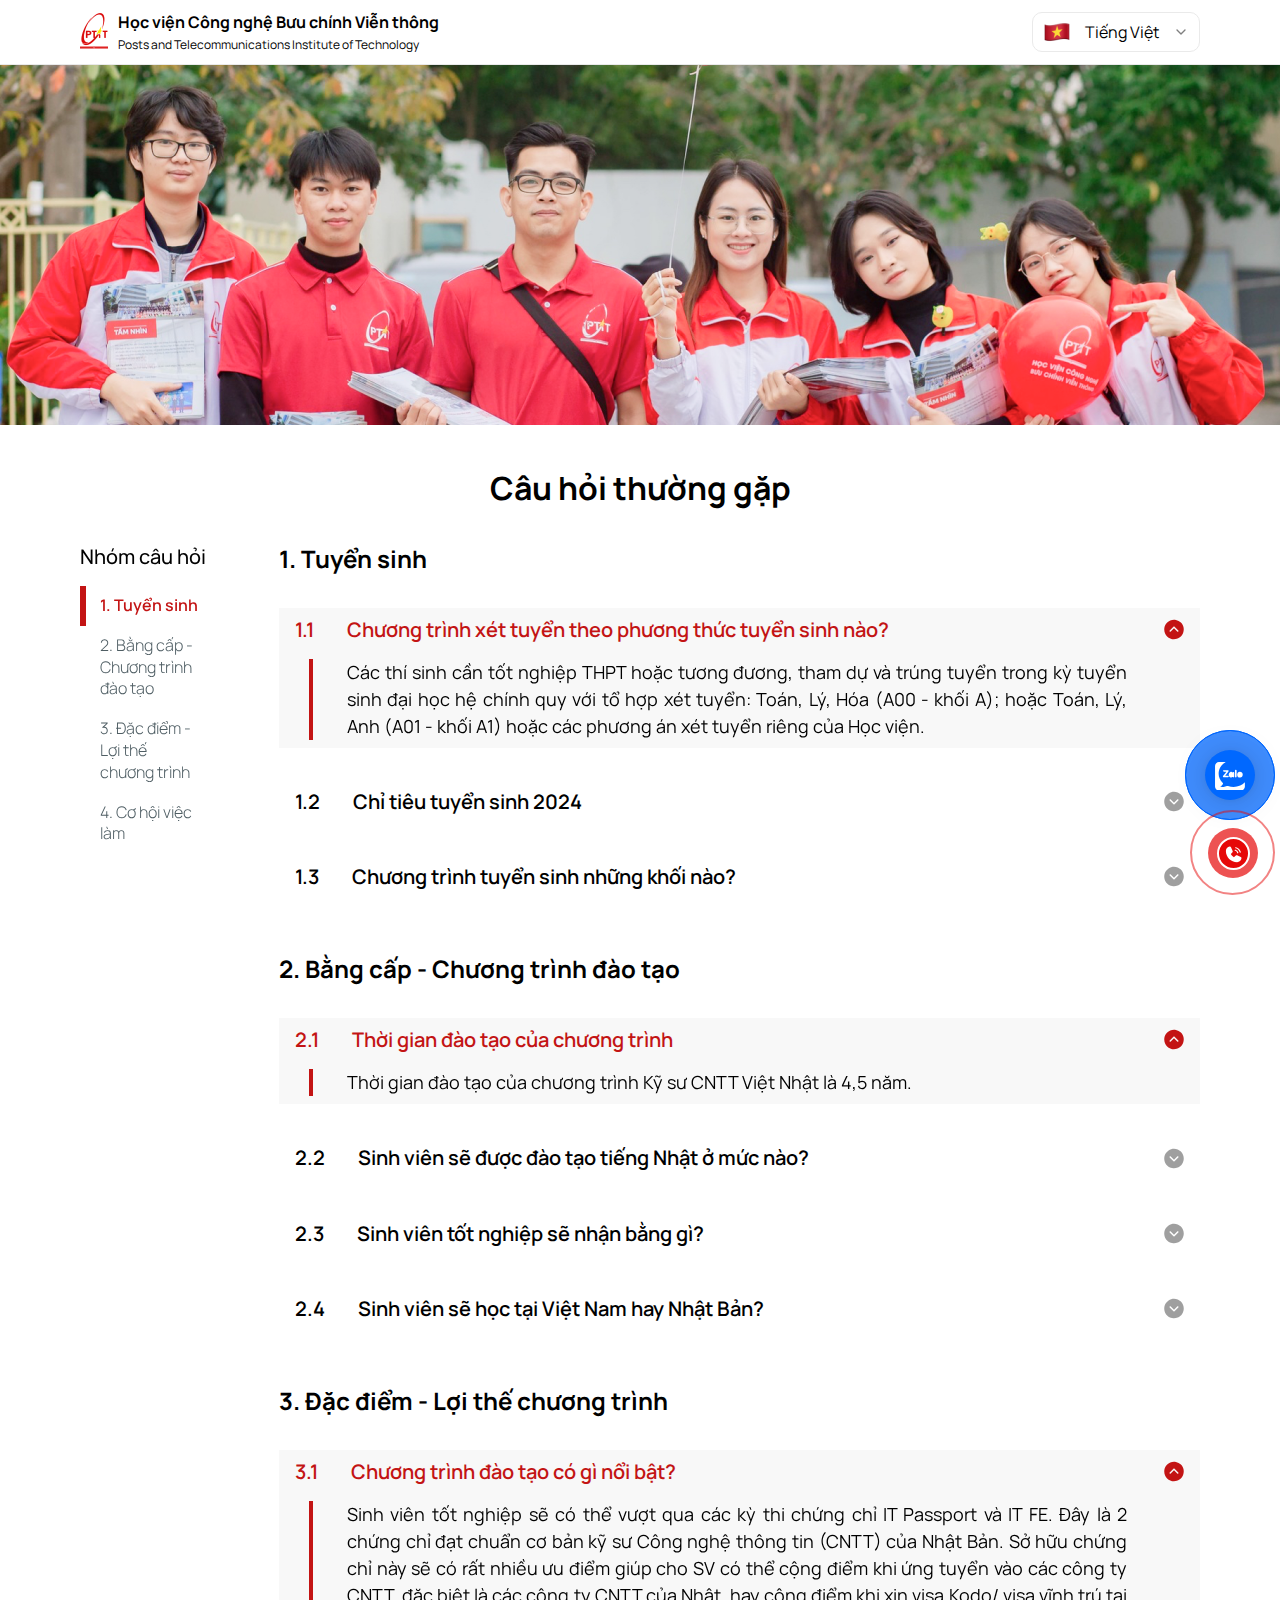
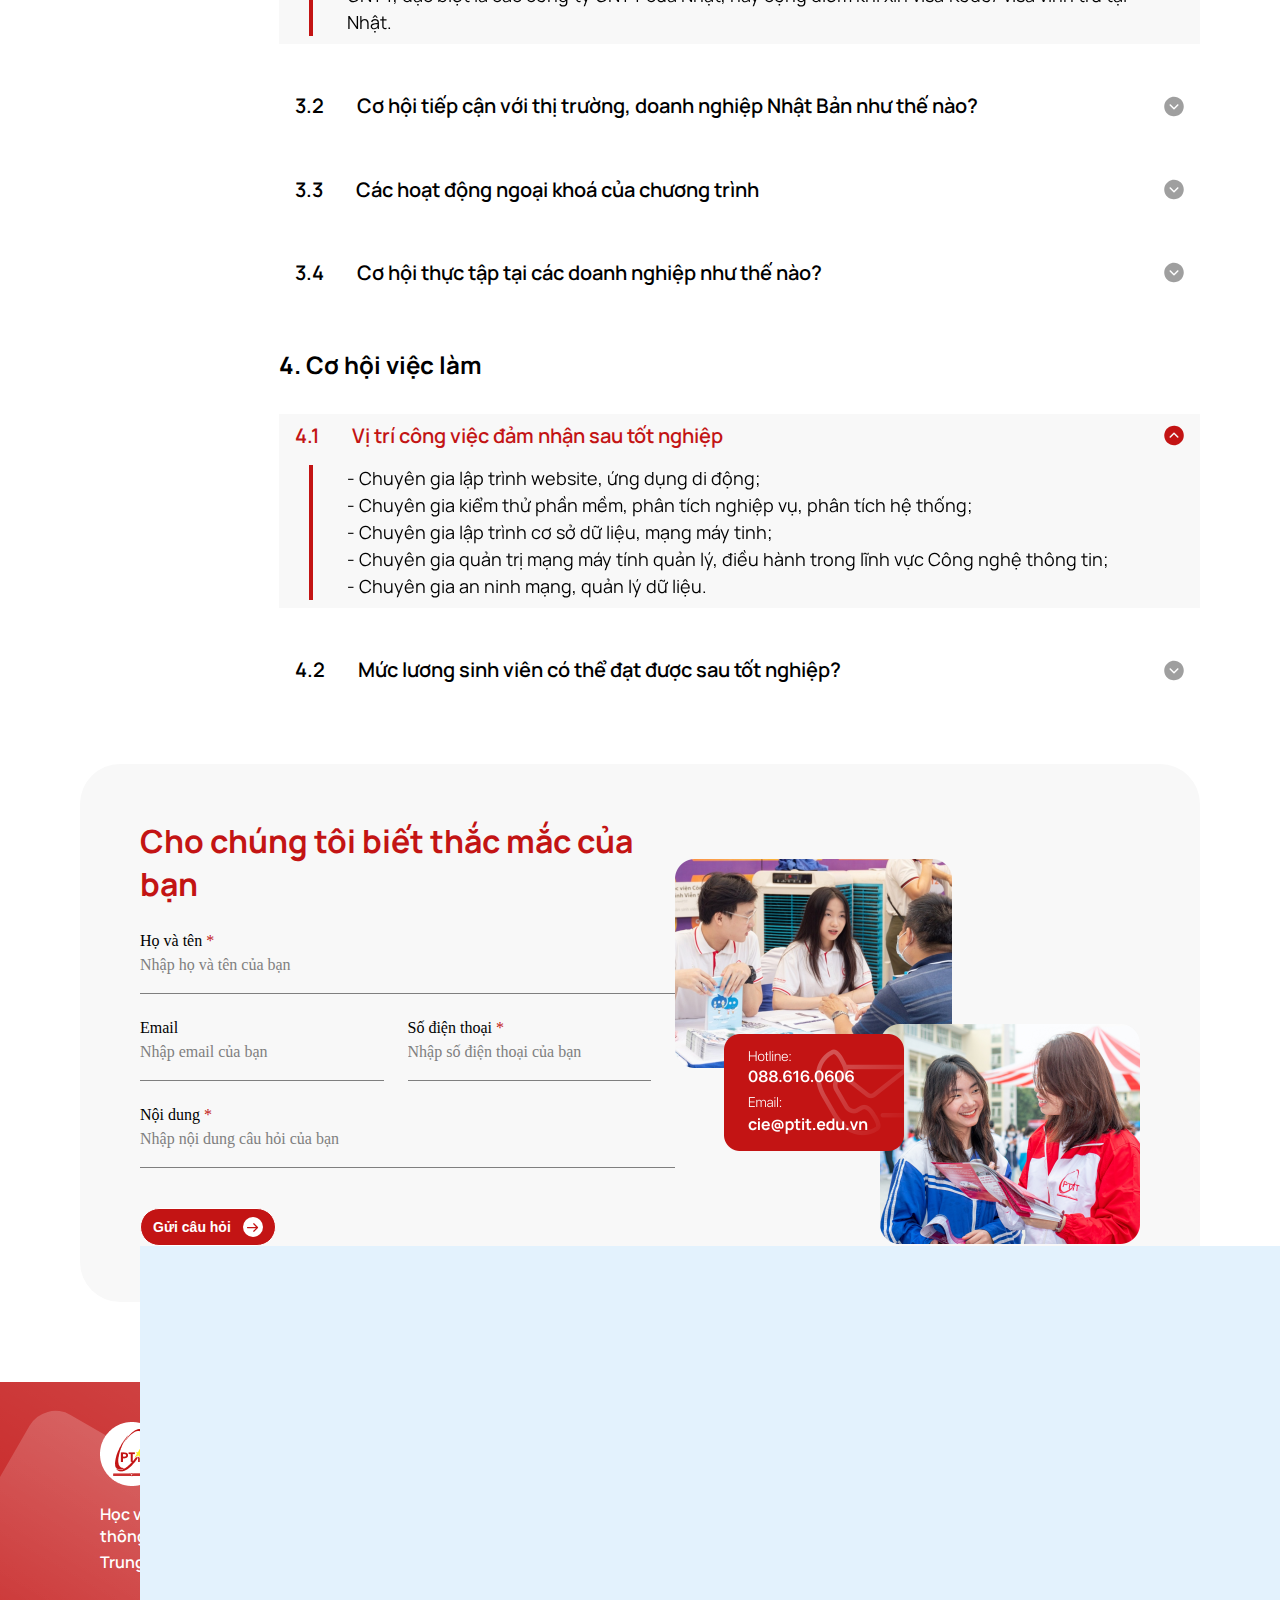
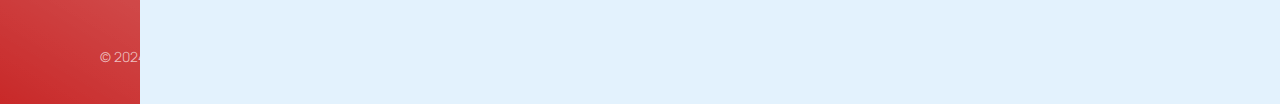
==== commit 355a6845: "done" ====
--- a/index.html
+++ b/index.html
@@ -886,6 +886,7 @@
                     required
                   />
                 </div>
+                <span id="nameHelp" class="help-text"></span>
 
                 <div class="grouped-form">
                   <div class="input-box">
@@ -895,7 +896,6 @@
                       id="email"
                       name="email"
                       placeholder="Nhập email của bạn"
-                      required
                     />
                   </div>
 
@@ -910,6 +910,7 @@
                       required
                     />
                   </div>
+                  <span id="phoneHelp" class="help-text"></span>
                 </div>
 
                 <div class="input-box">
@@ -922,13 +923,16 @@
                     required
                   />
                 </div>
+                <span id="contentHelp" class="help-text"></span>
               </div>
               <div class="form-submit show-modal">
                 <button
                   class="form--btn"
                   type="submit"
                   name="action"
+                  id="submitBtn"
                   value="Submit Info"
+                  disabled
                 >
                   <p>Gửi câu hỏi</p>
                   <img src="./assets/img/arrow-right.svg" alt="" />
@@ -1091,6 +1095,7 @@
                   <input
                     type="email"
                     name="user_email"
+                    id="user_email"
                     placeholder="Email của bạn"
                     required
                   />
@@ -1098,9 +1103,11 @@
                 <div class="form__submit show-email">
                   <button
                     type="submit"
+                    id="submitBtn"
                     name="action"
                     value="Submit Email"
                     class="hide-on-mobile"
+                    disabled
                   >
                     <p class="hide-on-mobile">Đăng ký ngay</p>
                     <svg
@@ -1120,6 +1127,8 @@
                   </button>
                 </div>
               </form>
+              <span id="emailHelp" class="help-text"></span>
+
               <!-- <p class="address2">
                 <img src="./assets/img/hand.png" alt="mũi tên" /> Tất cả thông
                 tin bạn cung cấp được cam kết bảo mật
--- a/assets/css/FAQS.css
+++ b/assets/css/FAQS.css
@@ -602,6 +602,7 @@
 
 .footer__section .input-group input:focus {
     outline: none;
+    background: transparent;
     /* Ensure focus outline is removed */
 }
 
@@ -671,10 +672,6 @@
     font-size: 14px;
     /* Kích thước chữ */
 
-}
-
-input:focus {
-    background-color: transparent;
 }
 
 .footer__section p {
--- a/assets/css/responsive.css
+++ b/assets/css/responsive.css
@@ -245,6 +245,10 @@
         flex-direction: column;
     }
 
+    .form__submit {
+        align-self: center;
+    }
+
     .footer__section form button {
         padding: 8px;
     }
@@ -272,12 +276,8 @@
 
     /*  */
     #popupbox {
-        border-radius: 16px 16px 0 0;
+        border-radius: 16px;
         max-width: none;
-    }
-
-    .form--popup.active #popupbox {
-        transform: translate(-50%, 15%) scale(1);
     }
 
     .popup__desc {
